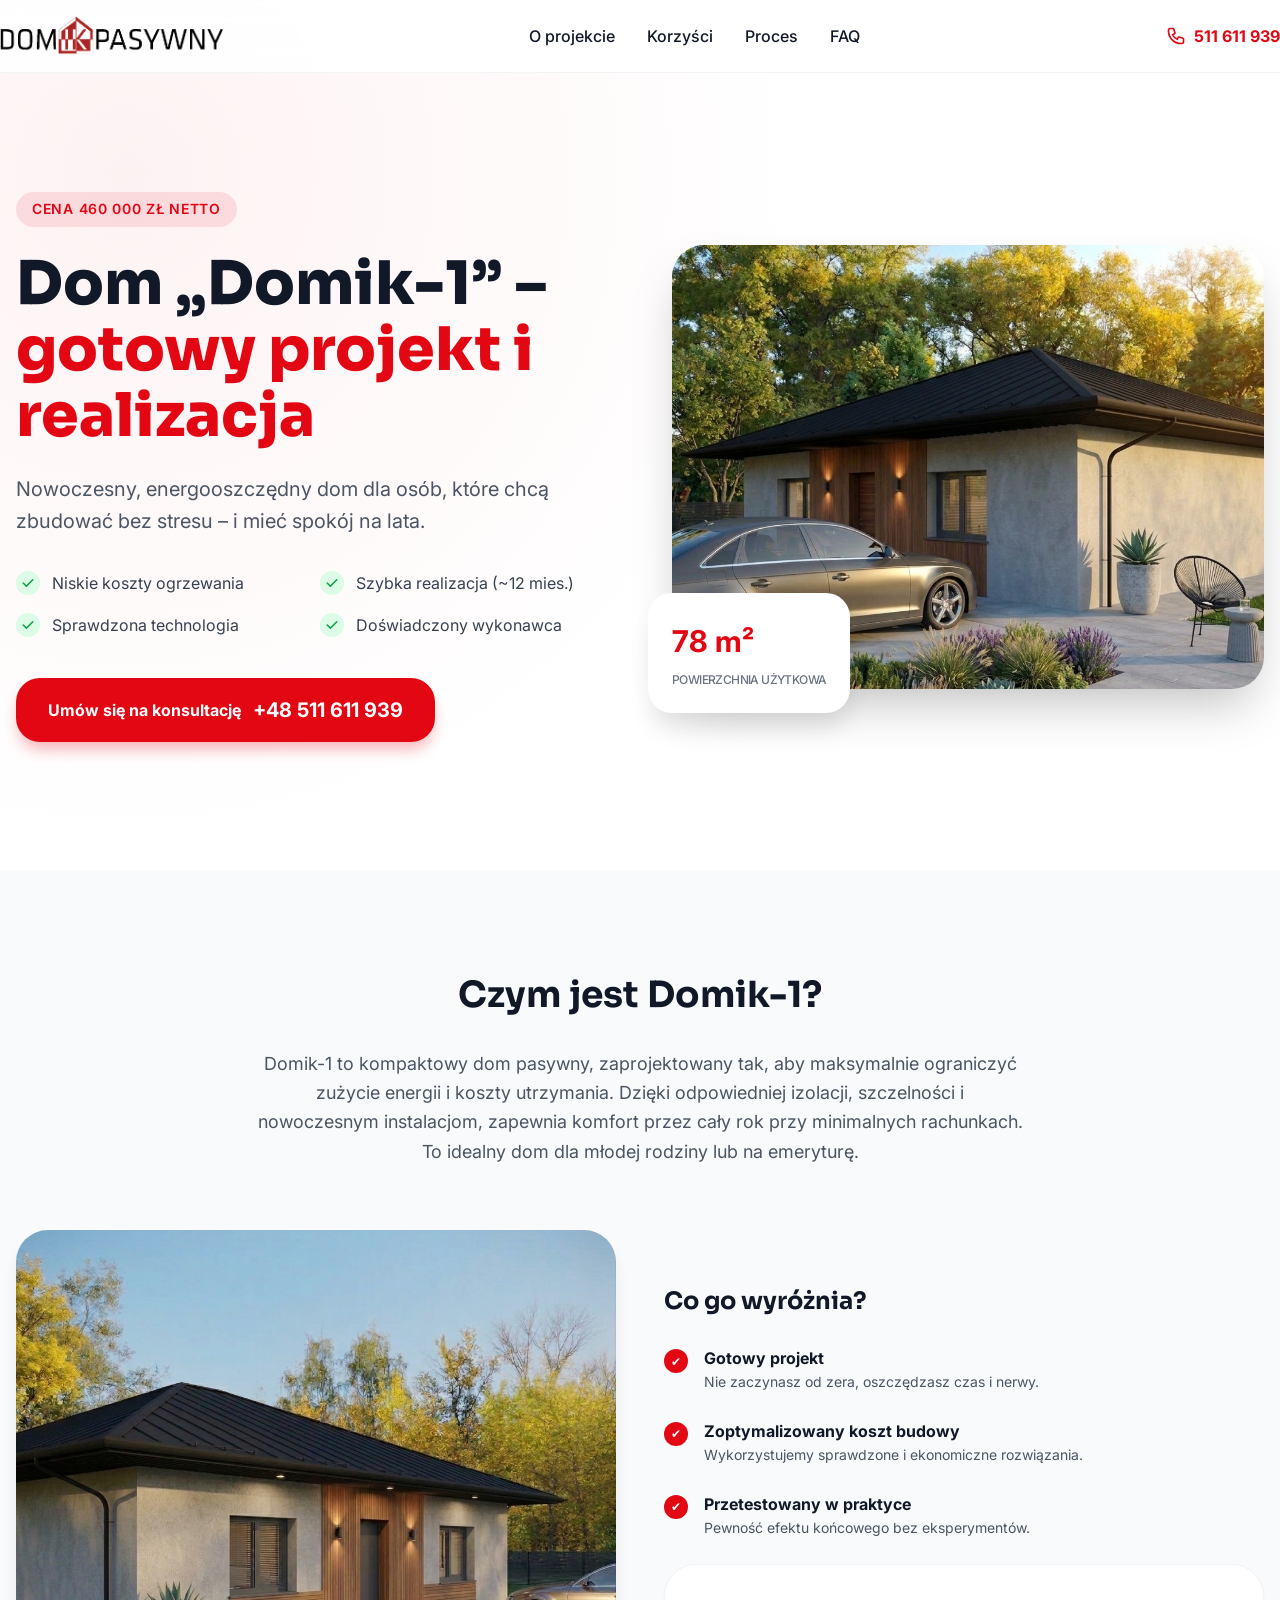
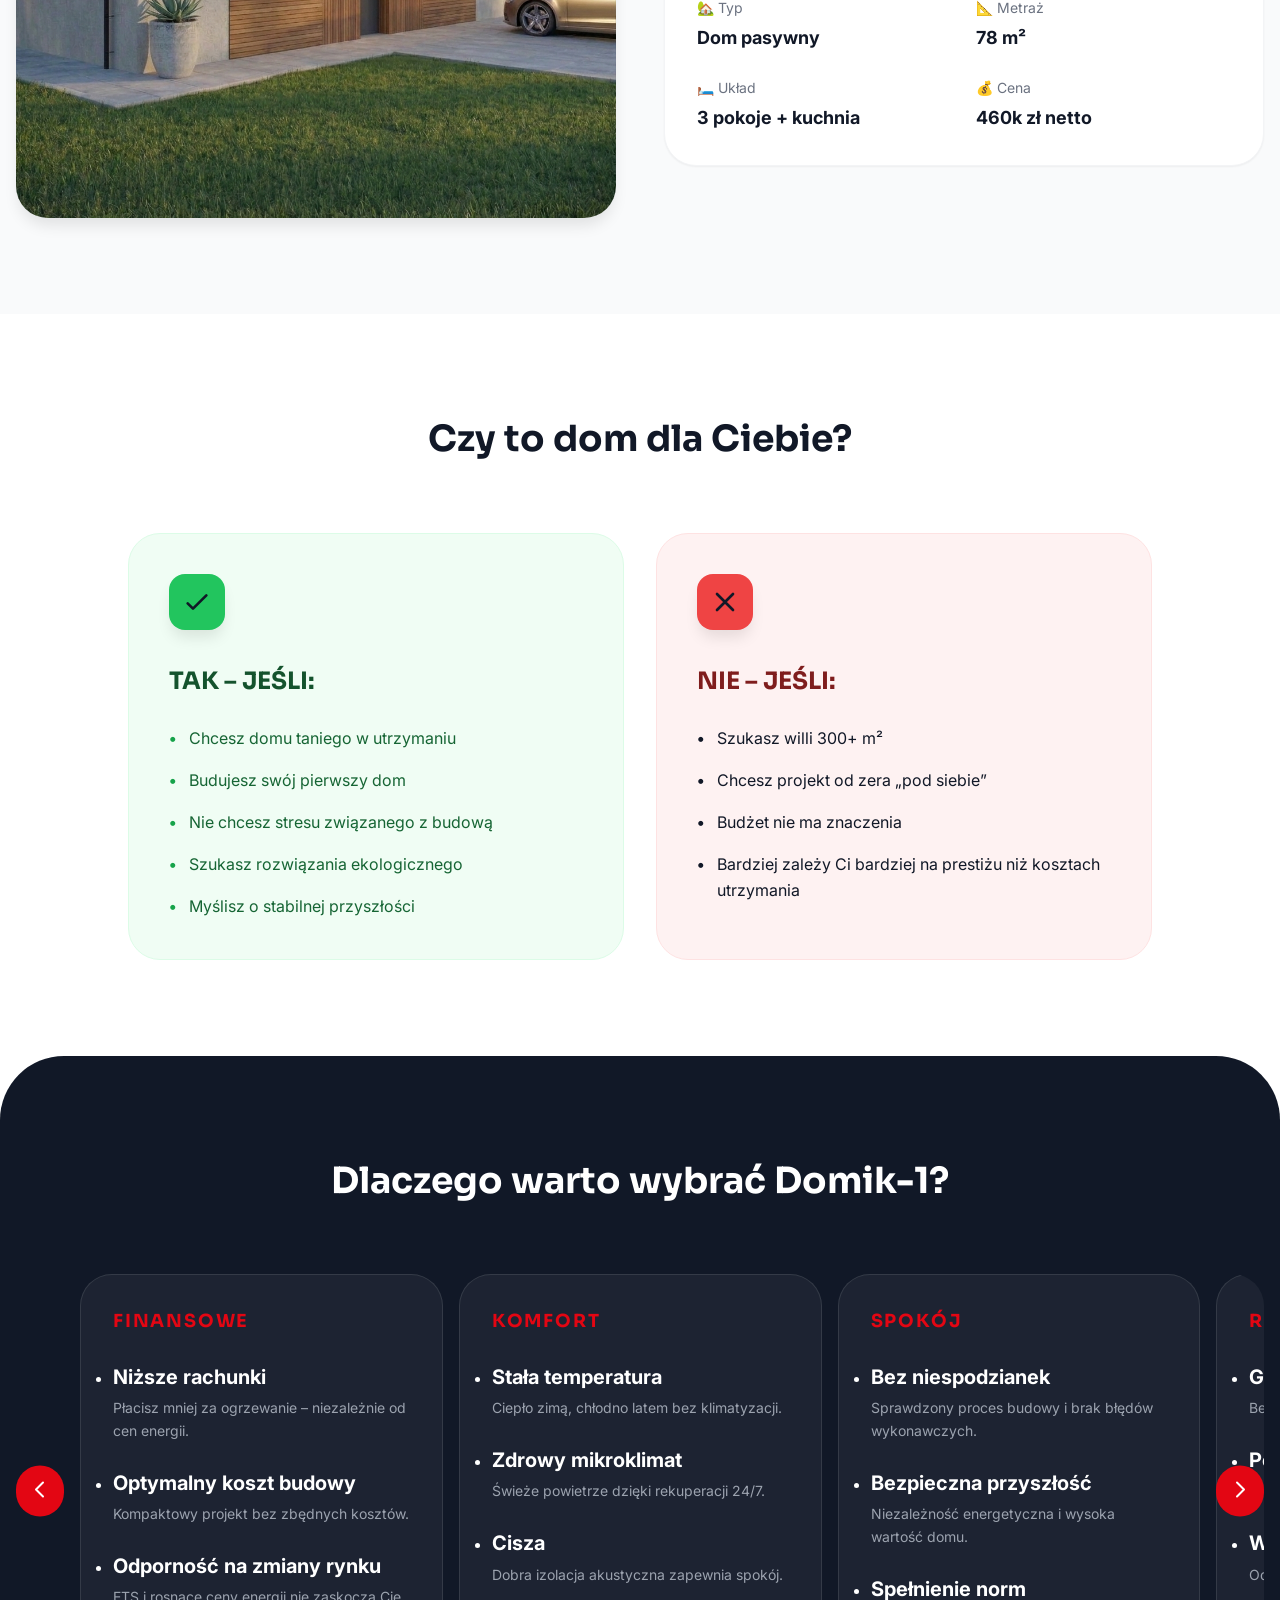
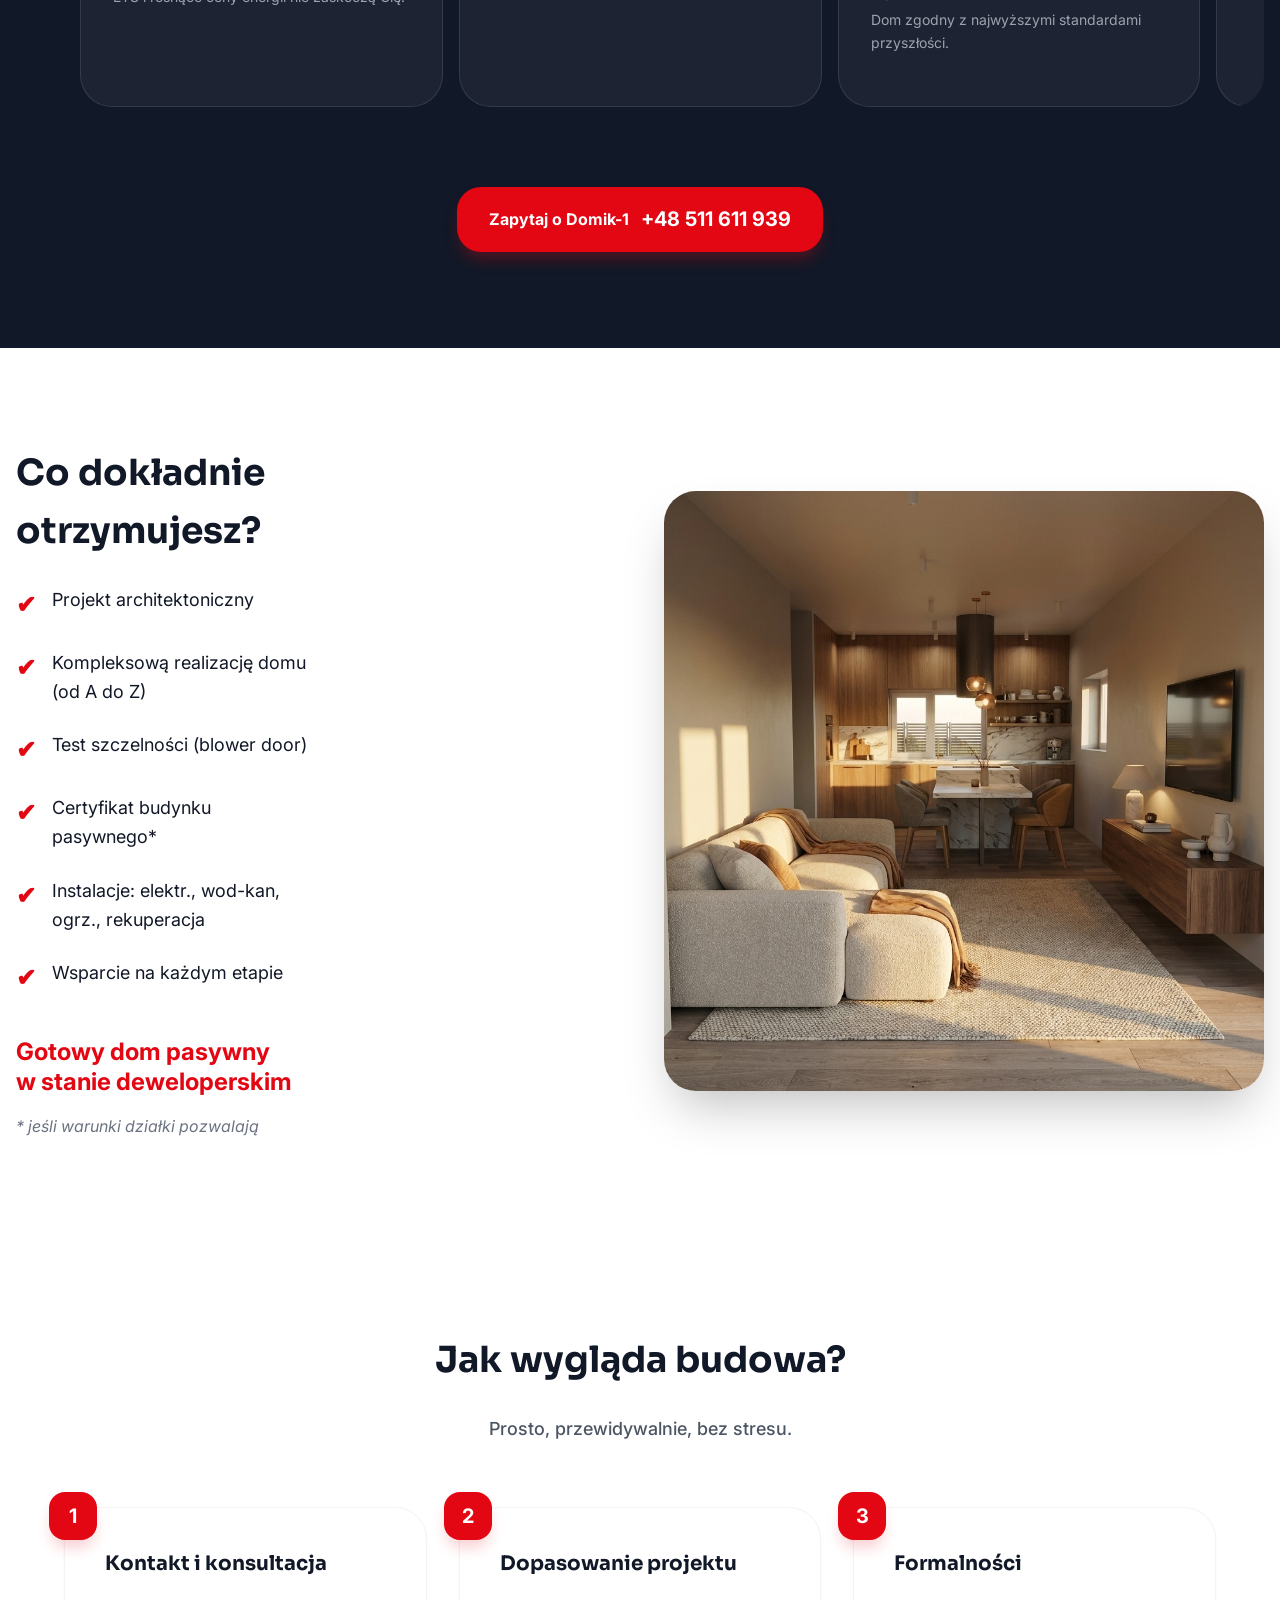
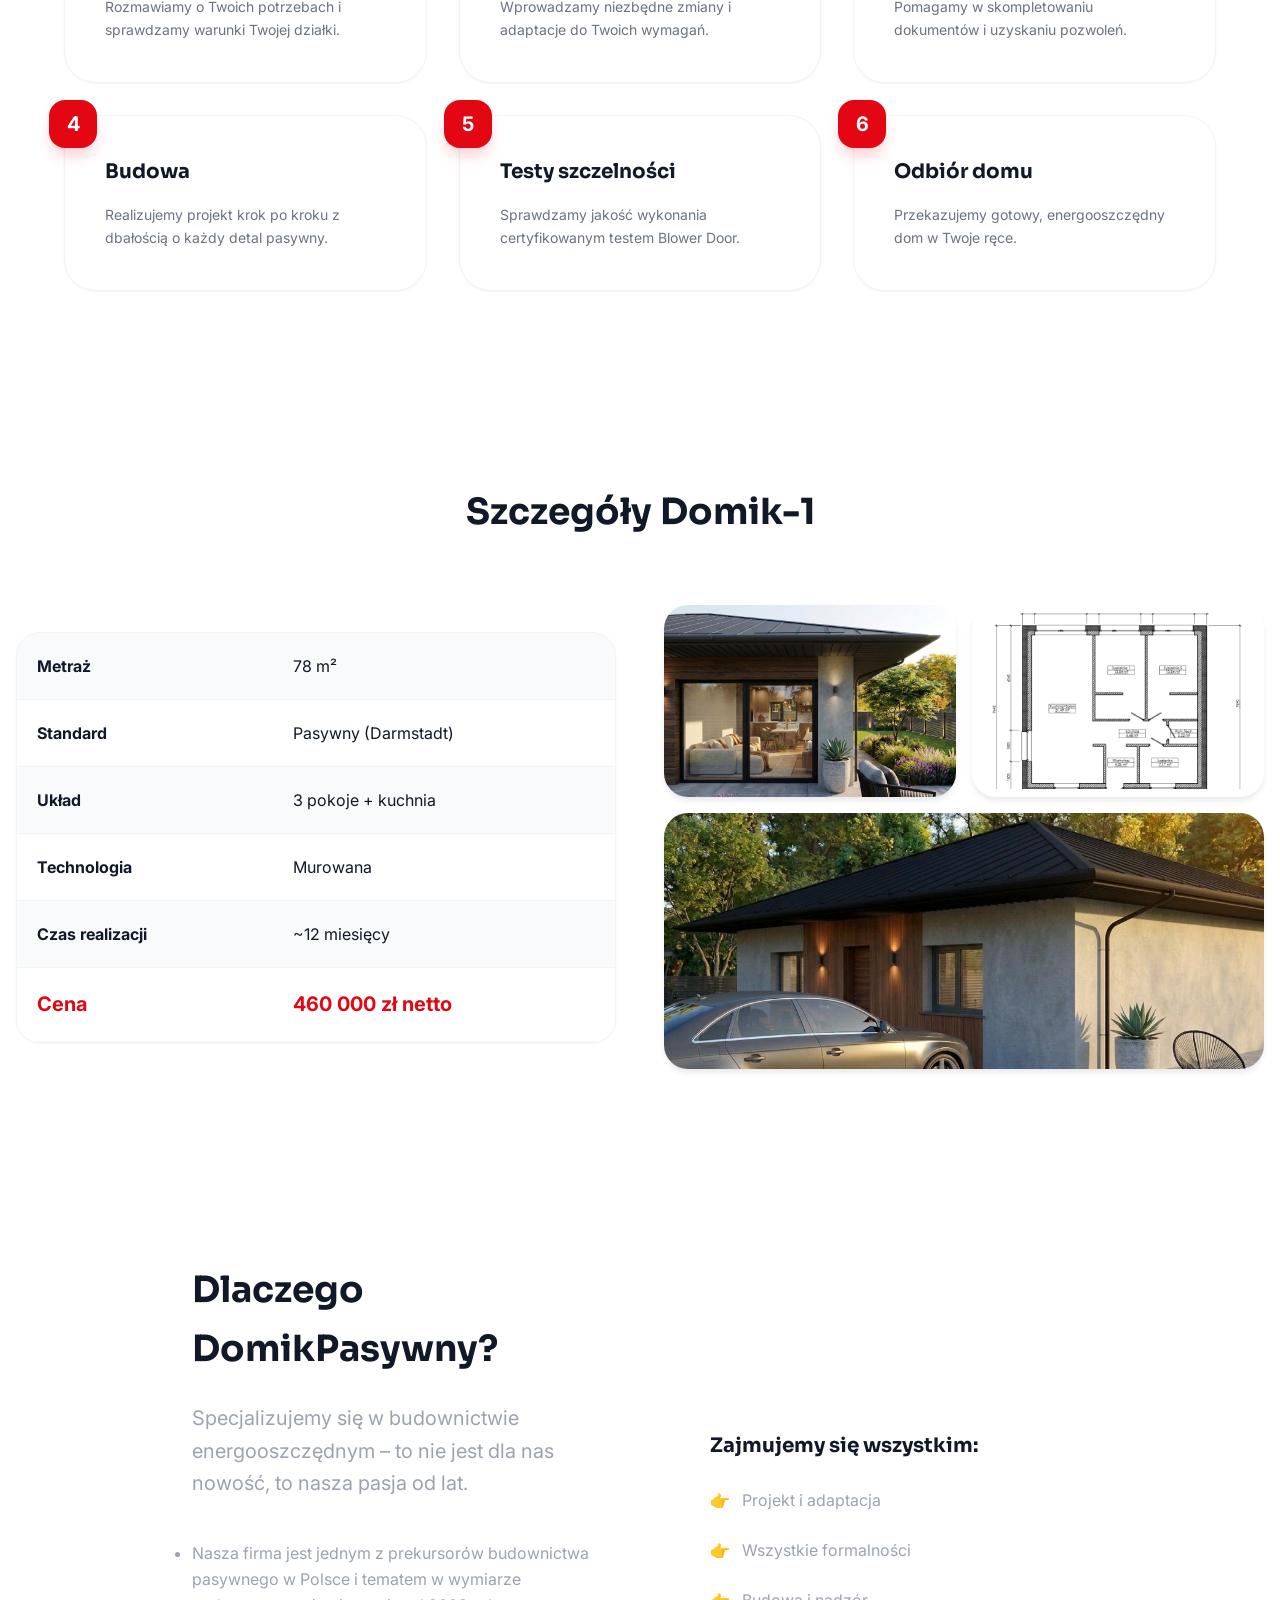
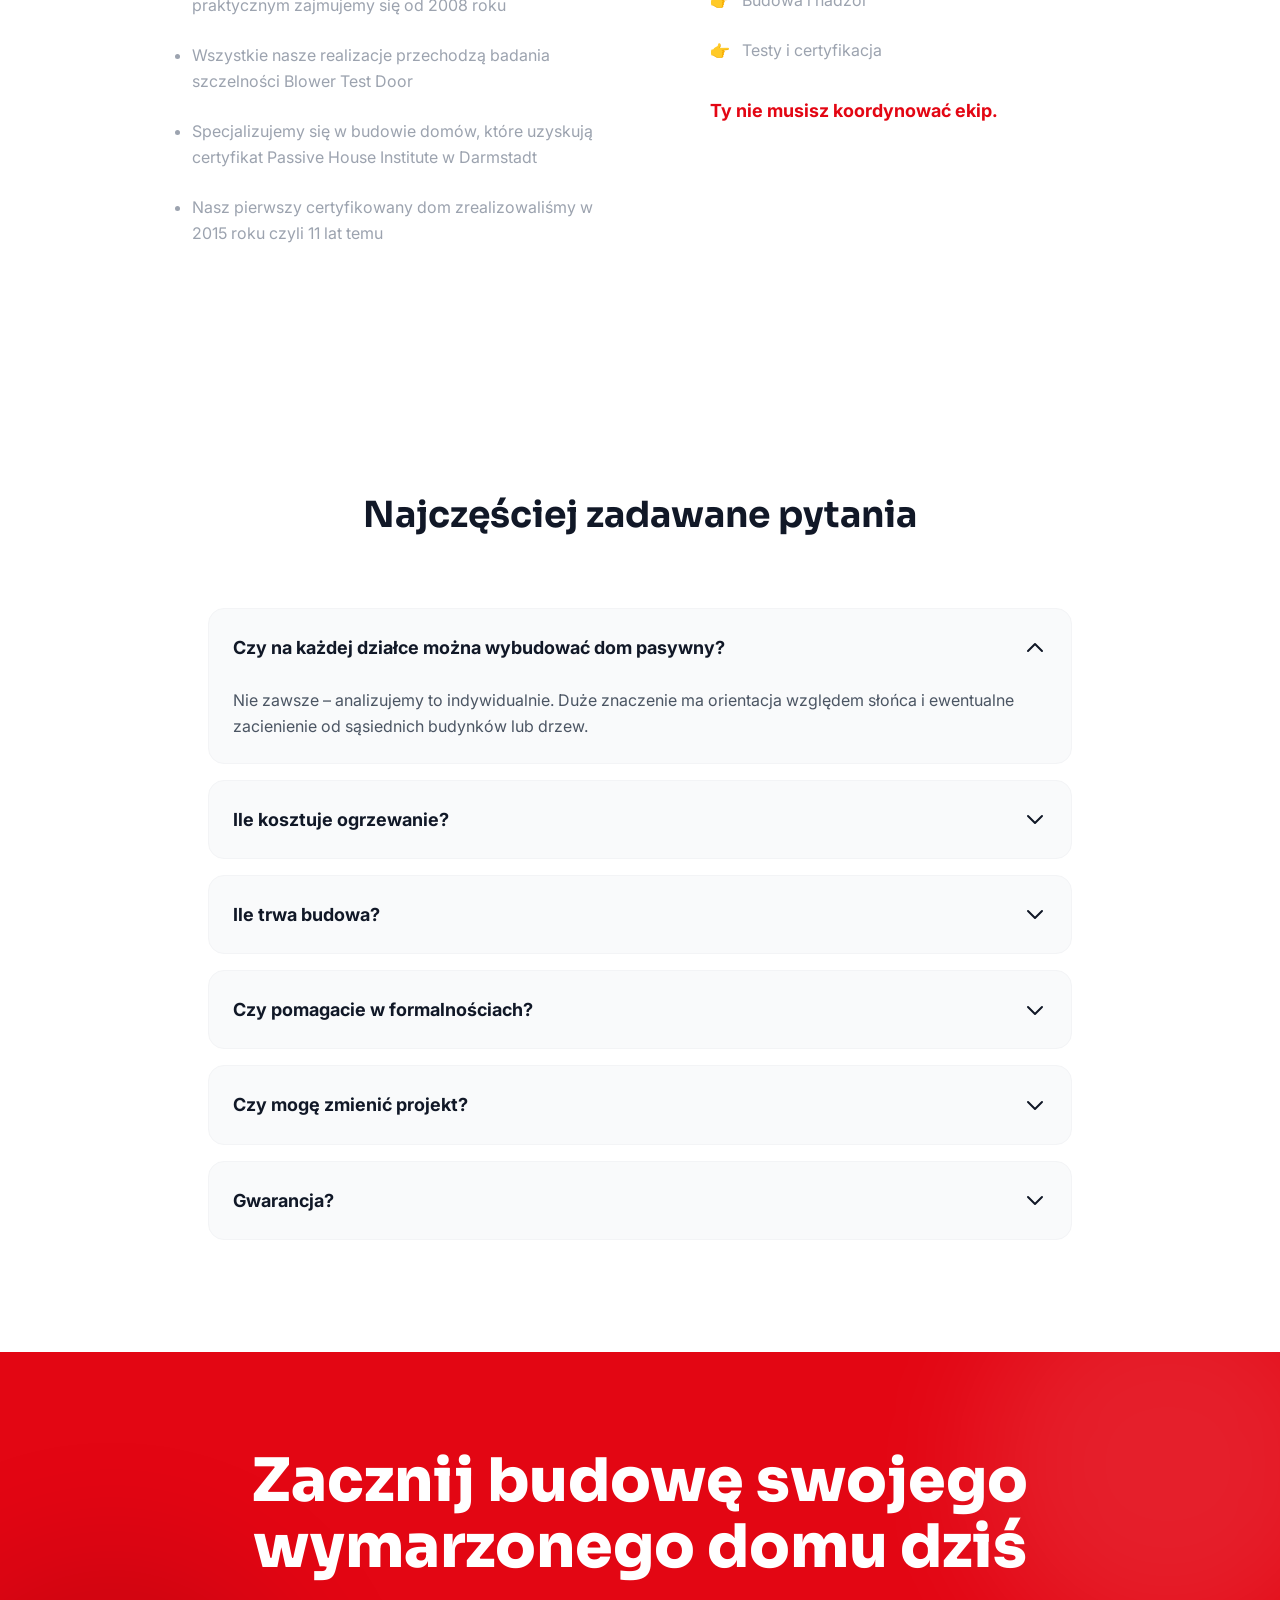
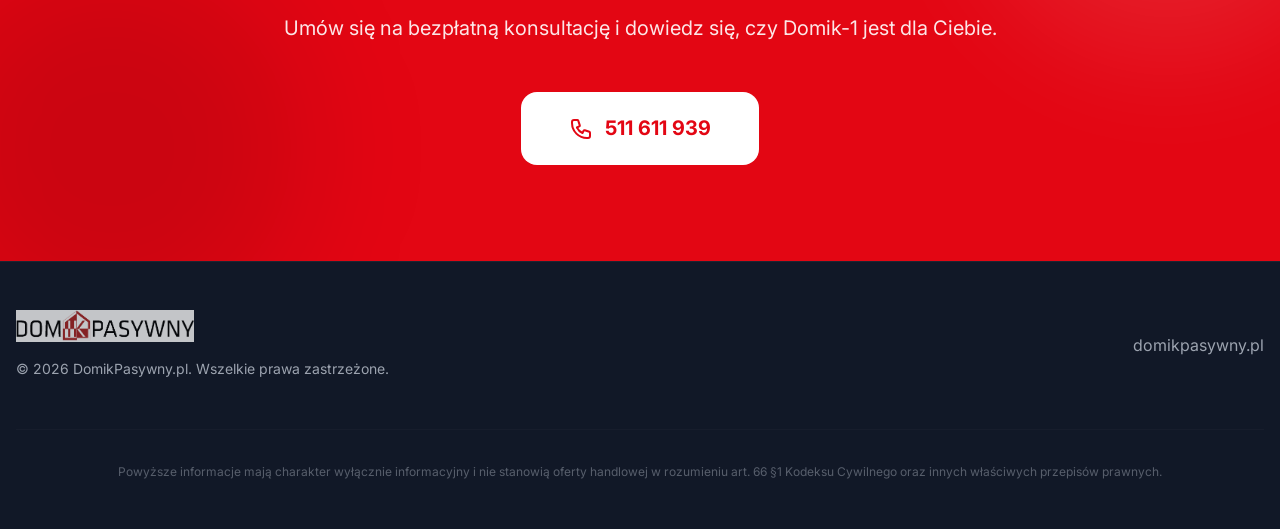
==== domik-1/index.html @ 8ea1efbb "subfolder for domik-1" ====
<!DOCTYPE html>
<html lang="pl" class="scroll-smooth">
<head>
    <meta charset="UTF-8">
    <meta name="viewport" content="width=device-width, initial-scale=1.0">
    <title>Domik-1 – Gotowy Dom Pasywny | DomikPasywny.pl</title>
    <link rel="stylesheet" href="style.css">
    <link rel="preconnect" href="https://fonts.googleapis.com">
    <link rel="preconnect" href="https://fonts.gstatic.com" crossorigin>
    <link href="https://fonts.googleapis.com/css2?family=Sora:wght@400;600;700;800&family=Inter:wght@300;400;500;600&display=swap" rel="stylesheet">
</head>
<body class="bg-white text-brand-dark font-sans leading-relaxed">

    <!-- Header -->
    <header class="header">
        <nav class="container nav">
            <a href="#" class="nav-logo">
                <img src="assets/6 - logo.png" alt="DomikPasywny Logo">
            </a>
            
            <!-- Desktop Nav -->
            <div class="nav-links">
                <a href="#czym-jest" class="nav-link">O projekcie</a>
                <a href="#korzysci" class="nav-link">Korzyści</a>
                <a href="#proces" class="nav-link">Proces</a>
                <a href="#faq" class="nav-link">FAQ</a>
            </div>

            <div class="nav-actions">
                <a href="tel:+48511611939" class="nav-phone">
                    <svg xmlns="http://www.w3.org/2000/svg" class="w-5 h-5" fill="none" viewBox="0 0 24 24" stroke="currentColor">
                        <path stroke-linecap="round" stroke-linejoin="round" stroke-width="2" d="M3 5a2 2 0 012-2h3.28a1 1 0 01.948.684l1.498 4.493a1 1 0 01-.502 1.21l-2.257 1.13a11.042 11.042 0 005.516 5.516l1.13-2.257a1 1 0 011.21-.502l4.493 1.498a1 1 0 01.684.949V19a2 2 0 01-2 2h-1C9.716 21 3 14.284 3 6V5z" />
                    </svg>
                    <span>511 611 939</span>
                </a>
                <button class="menu-toggle" id="menu-toggle">
                    <svg xmlns="http://www.w3.org/2000/svg" class="w-6 h-6" fill="none" viewBox="0 0 24 24" stroke="currentColor">
                        <path stroke-linecap="round" stroke-linejoin="round" stroke-width="2" d="M4 6h16M4 12h16M4 18h16" />
                    </svg>
                </button>
            </div>
        </nav>
        
        <!-- Mobile Nav -->
        <div id="mobile-menu" class="mobile-menu">
            <a href="#czym-jest">O projekcie</a>
            <a href="#korzysci">Korzyści</a>
            <a href="#proces">Proces</a>
            <a href="#faq">FAQ</a>
            <a href="tel:+48511611939" class="nav-phone-mobile">+48 511 611 939</a>
        </div>
    </header>

    <!-- Hero Section -->
    <section class="hero-section">
        <div class="container relative z-10">
            <div class="hero-content">
                <div class="hero-text">
                    <span class="badge">
                        Cena 460 000 zł netto
                    </span>
                    <h1 class="hero-title">
                        Dom „Domik-1” – <span class="text-brand-red">gotowy projekt i realizacja</span>
                    </h1>
                    <p class="hero-description">
                        Nowoczesny, energooszczędny dom dla osób, które chcą zbudować bez stresu – i mieć spokój na lata.
                    </p>
                    
                    <ul class="hero-features">
                        <li class="feature-item">
                            <div class="feature-icon">
                                <svg class="w-4 h-4 text-green-600" fill="currentColor" viewBox="0 0 20 20"><path fill-rule="evenodd" d="M16.707 5.293a1 1 0 010 1.414l-8 8a1 1 0 01-1.414 0l-4-4a1 1 0 011.414-1.414L8 12.586l7.293-7.293a1 1 0 011.414 0z" clip-rule="evenodd"></path></svg>
                            </div>
                            <span>Niskie koszty ogrzewania</span>
                        </li>
                        <li class="feature-item">
                            <div class="feature-icon">
                                <svg class="w-4 h-4 text-green-600" fill="currentColor" viewBox="0 0 20 20"><path fill-rule="evenodd" d="M16.707 5.293a1 1 0 010 1.414l-8 8a1 1 0 01-1.414 0l-4-4a1 1 0 011.414-1.414L8 12.586l7.293-7.293a1 1 0 011.414 0z" clip-rule="evenodd"></path></svg>
                            </div>
                            <span>Szybka realizacja (~12 mies.)</span>
                        </li>
                        <li class="feature-item">
                            <div class="feature-icon">
                                <svg class="w-4 h-4 text-green-600" fill="currentColor" viewBox="0 0 20 20"><path fill-rule="evenodd" d="M16.707 5.293a1 1 0 010 1.414l-8 8a1 1 0 01-1.414 0l-4-4a1 1 0 011.414-1.414L8 12.586l7.293-7.293a1 1 0 011.414 0z" clip-rule="evenodd"></path></svg>
                            </div>
                            <span>Sprawdzona technologia</span>
                        </li>
                        <li class="feature-item">
                            <div class="feature-icon">
                                <svg class="w-4 h-4 text-green-600" fill="currentColor" viewBox="0 0 20 20"><path fill-rule="evenodd" d="M16.707 5.293a1 1 0 010 1.414l-8 8a1 1 0 01-1.414 0l-4-4a1 1 0 011.414-1.414L8 12.586l7.293-7.293a1 1 0 011.414 0z" clip-rule="evenodd"></path></svg>
                            </div>
                            <span>Doświadczony wykonawca</span>
                        </li>
                    </ul>

                    <div class="flex flex-col sm:flex-row gap-4">
                        <a href="tel:+48511611939" class="btn-primary">
                            <span>Umów się na konsultację</span>
                            <span class="text-xl">+48 511 611 939</span>
                        </a>
                    </div>
                </div>
                
                <div class="hero-image-wrapper">
                    <img src="assets/1 - wizualizacja exterior.jpg" alt="Wizualizacja Domik-1" class="hero-image" onclick="openModal(this.src, this.alt)">
                    <div class="hero-stats">
                        <p class="stat-value">78 m²</p>
                        <p class="stat-label">Powierzchnia użytkowa</p>
                    </div>
                </div>
            </div>
        </div>
    </section>

    <!-- Section: Czym jest Domik-1? -->
    <section id="czym-jest" class="section-padding bg-brand-light">
        <div class="container">
            <div class="section-header">
                <h2 class="section-title">Czym jest Domik-1?</h2>
                <p class="section-description">
                    Domik-1 to kompaktowy dom pasywny, zaprojektowany tak, aby maksymalnie ograniczyć zużycie energii i koszty utrzymania. Dzięki odpowiedniej izolacji, szczelności i nowoczesnym instalacjom, zapewnia komfort przez cały rok przy minimalnych rachunkach. To idealny dom dla młodej rodziny lub na emeryturę.
                </p>
            </div>

            <div class="info-grid">
                <div>
                    <img src="assets/2 - wizualizacja exterior.jpg" alt="Domik-1 Detale" class="rounded-4xl shadow-lg w-full cursor-pointer" onclick="openModal(this.src, this.alt)">
                </div>
                <div class="feature-list">
                    <div>
                        <h3 class="text-2xl font-bold mb-6">Co go wyróżnia?</h3>
                        <ul class="feature-list">
                            <li class="check-item">
                                <div class="check-icon">✔</div>
                                <div>
                                    <p class="font-bold">Gotowy projekt</p>
                                    <p class="text-gray-600 text-sm">Nie zaczynasz od zera, oszczędzasz czas i nerwy.</p>
                                </div>
                            </li>
                            <li class="check-item">
                                <div class="check-icon">✔</div>
                                <div>
                                    <p class="font-bold">Zoptymalizowany koszt budowy</p>
                                    <p class="text-gray-600 text-sm">Wykorzystujemy sprawdzone i ekonomiczne rozwiązania.</p>
                                </div>
                            </li>
                            <li class="check-item">
                                <div class="check-icon">✔</div>
                                <div>
                                    <p class="font-bold">Przetestowany w praktyce</p>
                                    <p class="text-gray-600 text-sm">Pewność efektu końcowego bez eksperymentów.</p>
                                </div>
                            </li>
                        </ul>
                    </div>

                    <div class="card stats-grid">
                        <div>
                            <p class="text-sm text-gray-500 mb-1">🏡 Typ</p>
                            <p class="font-bold text-lg">Dom pasywny</p>
                        </div>
                        <div>
                            <p class="text-sm text-gray-500 mb-1">📐 Metraż</p>
                            <p class="font-bold text-lg">78 m²</p>
                        </div>
                        <div>
                            <p class="text-sm text-gray-500 mb-1">🛏️ Układ</p>
                            <p class="font-bold text-lg">3 pokoje + kuchnia</p>
                        </div>
                        <div>
                            <p class="text-sm text-gray-500 mb-1">💰 Cena</p>
                            <p class="font-bold text-lg">460k zł netto</p>
                        </div>
                    </div>
                </div>
            </div>
        </div>
    </section>

    <!-- Section: Dla kogo? -->
    <section class="section-padding">
        <div class="container">
            <h2 class="section-title text-center mb-16">Czy to dom dla Ciebie?</h2>
            
            <div class="comparison-grid">
                <!-- Tak -->
                <div class="comp-card comp-card-yes">
                    <div class="comp-icon bg-green-500">
                        <svg class="w-8 h-8 text-white" fill="none" stroke="currentColor" viewBox="0 0 24 24"><path stroke-linecap="round" stroke-linejoin="round" stroke-width="2" d="M5 13l4 4L19 7"></path></svg>
                    </div>
                    <h3 class="comp-title text-green-900">Tak – jeśli:</h3>
                    <ul class="comp-list">
                        <li class="comp-list-item">
                            <span class="text-green-600 font-bold">•</span>
                            <span class="text-green-800">Chcesz domu taniego w utrzymaniu</span>
                        </li>
                        <li class="comp-list-item">
                            <span class="text-green-600 font-bold">•</span>
                            <span class="text-green-800">Budujesz swój pierwszy dom</span>
                        </li>
                        <li class="comp-list-item">
                            <span class="text-green-600 font-bold">•</span>
                            <span class="text-green-800">Nie chcesz stresu związanego z budową</span>
                        </li>
                        <li class="comp-list-item">
                            <span class="text-green-600 font-bold">•</span>
                            <span class="text-green-800">Szukasz rozwiązania ekologicznego</span>
                        </li>
                        <li class="comp-list-item">
                            <span class="text-green-600 font-bold">•</span>
                            <span class="text-green-800">Myślisz o stabilnej przyszłości</span>
                        </li>
                    </ul>
                </div>

                <!-- Nie -->
                <div class="comp-card comp-card-no">
                    <div class="comp-icon bg-red-500">
                        <svg class="w-8 h-8 text-white" fill="none" stroke="currentColor" viewBox="0 0 24 24"><path stroke-linecap="round" stroke-linejoin="round" stroke-width="2" d="M6 18L18 6M6 6l12 12"></path></svg>
                    </div>
                    <h3 class="comp-title text-red-900">Nie – jeśli:</h3>
                    <ul class="comp-list">
                        <li class="comp-list-item">
                            <span class="text-red-600 font-bold">•</span>
                            <span class="text-red-800">Szukasz willi 300+ m²</span>
                        </li>
                        <li class="comp-list-item">
                            <span class="text-red-600 font-bold">•</span>
                            <span class="text-red-800">Chcesz projekt od zera „pod siebie”</span>
                        </li>
                        <li class="comp-list-item">
                            <span class="text-red-600 font-bold">•</span>
                            <span class="text-red-800">Budżet nie ma znaczenia</span>
                        </li>
                        <li class="comp-list-item">
                            <span class="text-red-600 font-bold">•</span>
                            <span class="text-red-800">Bardziej zależy Ci bardziej na prestiżu niż kosztach utrzymania</span>
                        </li>
                    </ul>
                </div>
            </div>
        </div>
    </section>

    <!-- Section: Korzyści -->
    <section id="korzysci" class="section-padding benefits-section">
        <div class="container">
            <h2 class="section-title text-center mb-16">Dlaczego warto wybrać Domik-1?</h2>
            
            <div class="benefits-mobile-grid">
                <!-- Finansowe -->
                <div class="benefit-card">
                    <h3 class="benefit-tag">Finansowe</h3>
                    <ul class="benefit-list">
                        <li>
                            <p class="benefit-item-title">Niższe rachunki</p>
                            <p class="text-gray-400 text-sm">Płacisz mniej za ogrzewanie – niezależnie od cen energii.</p>
                        </li>
                        <li>
                            <p class="benefit-item-title">Optymalny koszt budowy</p>
                            <p class="text-gray-400 text-sm">Kompaktowy projekt bez zbędnych kosztów.</p>
                        </li>
                        <li>
                            <p class="benefit-item-title">Odporność na zmiany rynku</p>
                            <p class="text-gray-400 text-sm">ETS i rosnące ceny energii nie zaskoczą Cię.</p>
                        </li>
                    </ul>
                </div>

                <!-- Komfort i Zdrowie -->
                <div class="benefit-card">
                    <h3 class="benefit-tag">Komfort</h3>
                    <ul class="benefit-list">
                        <li>
                            <p class="benefit-item-title">Stała temperatura</p>
                            <p class="text-gray-400 text-sm">Ciepło zimą, chłodno latem bez klimatyzacji.</p>
                        </li>
                        <li>
                            <p class="benefit-item-title">Zdrowy mikroklimat</p>
                            <p class="text-gray-400 text-sm">Świeże powietrze dzięki rekuperacji 24/7.</p>
                        </li>
                        <li>
                            <p class="benefit-item-title">Cisza</p>
                            <p class="text-gray-400 text-sm">Dobra izolacja akustyczna zapewnia spokój.</p>
                        </li>
                    </ul>
                </div>

                <!-- Bezpieczeństwo i Spokój -->
                <div class="benefit-card">
                    <h3 class="benefit-tag">Spokój</h3>
                    <ul class="benefit-list">
                        <li>
                            <p class="benefit-item-title">Bez niespodzianek</p>
                            <p class="text-gray-400 text-sm">Sprawdzony proces budowy i brak błędów wykonawczych.</p>
                        </li>
                        <li>
                            <p class="benefit-item-title">Bezpieczna przyszłość</p>
                            <p class="text-gray-400 text-sm">Niezależność energetyczna i wysoka wartość domu.</p>
                        </li>
                        <li>
                            <p class="benefit-item-title">Spełnienie norm</p>
                            <p class="text-gray-400 text-sm">Dom zgodny z najwyższymi standardami przyszłości.</p>
                        </li>
                    </ul>
                </div>

                <!-- Realizacja -->
                <div class="benefit-card">
                    <h3 class="benefit-tag">Realizacja</h3>
                    <ul class="benefit-list">
                        <li>
                            <p class="benefit-item-title">Gotowy projekt</p>
                            <p class="text-gray-400 text-sm">Bez wielomiesięcznego projektowania.</p>
                        </li>
                        <li>
                            <p class="benefit-item-title">Pomoc w formalnościach</p>
                            <p class="text-gray-400 text-sm">Nie zostajesz z tym sam.</p>
                        </li>
                        <li>
                            <p class="benefit-item-title">Wsparcie na każdym etapie</p>
                            <p class="text-gray-400 text-sm">Od pomysłu po odbiór.</p>
                        </li>
                    </ul>
                </div>

                <!-- Bezpieczeństwo -->
                <div class="benefit-card">
                    <h3 class="benefit-tag">Bezpieczeństwo</h3>
                    <ul class="benefit-list">
                        <li>
                            <p class="benefit-item-title">Wysoka wartość nieruchomości</p>
                            <p class="text-gray-400 text-sm">Dom przyszłości, nie przeszłości.</p>
                        </li>
                        <li>
                            <p class="benefit-item-title">Przewidywalne koszty</p>
                            <p class="text-gray-400 text-sm">Brak nagłych skoków wydatków.</p>
                        </li>
                        <li>
                            <p class="benefit-item-title">Niskie zapotrzebowanie na energię</p>
                            <p class="text-gray-400 text-sm">Wzrost kosztów energii nie wpływa na Twoje wydatki.</p>
                        </li>
                    </ul>
                </div>
            </div>

            <div class="carousel-container">
                <div class="carousel">
                    <div class="carousel-inner">
                        <div class="carousel-slide">
                            <!-- Finansowe -->
                            <div class="benefit-card h-full">
                                <h3 class="benefit-tag">Finansowe</h3>
                                <ul class="benefit-list">
                                    <li>
                                        <p class="benefit-item-title">Niższe rachunki</p>
                                        <p class="text-gray-400 text-sm">Płacisz mniej za ogrzewanie – niezależnie od cen energii.</p>
                                    </li>
                                    <li>
                                        <p class="benefit-item-title">Optymalny koszt budowy</p>
                                        <p class="text-gray-400 text-sm">Kompaktowy projekt bez zbędnych kosztów.</p>
                                    </li>
                                    <li>
                                        <p class="benefit-item-title">Odporność na zmiany rynku</p>
                                        <p class="text-gray-400 text-sm">ETS i rosnące ceny energii nie zaskoczą Cię.</p>
                                    </li>
                                </ul>
                            </div>
                        </div>
                        <div class="carousel-slide">
                            <!-- Komfort i Zdrowie -->
                            <div class="benefit-card h-full">
                                <h3 class="benefit-tag">Komfort</h3>
                                <ul class="benefit-list">
                                    <li>
                                        <p class="benefit-item-title">Stała temperatura</p>
                                        <p class="text-gray-400 text-sm">Ciepło zimą, chłodno latem bez klimatyzacji.</p>
                                    </li>
                                    <li>
                                        <p class="benefit-item-title">Zdrowy mikroklimat</p>
                                        <p class="text-gray-400 text-sm">Świeże powietrze dzięki rekuperacji 24/7.</p>
                                    </li>
                                    <li>
                                        <p class="benefit-item-title">Cisza</p>
                                        <p class="text-gray-400 text-sm">Dobra izolacja akustyczna zapewnia spokój.</p>
                                    </li>
                                </ul>
                            </div>
                        </div>
                        <div class="carousel-slide">
                            <!-- Bezpieczeństwo i Spokój -->
                            <div class="benefit-card h-full">
                                <h3 class="benefit-tag">Spokój</h3>
                                <ul class="benefit-list">
                                    <li>
                                        <p class="benefit-item-title">Bez niespodzianek</p>
                                        <p class="text-gray-400 text-sm">Sprawdzony proces budowy i brak błędów wykonawczych.</p>
                                    </li>
                                    <li>
                                        <p class="benefit-item-title">Bezpieczna przyszłość</p>
                                        <p class="text-gray-400 text-sm">Niezależność energetyczna i wysoka wartość domu.</p>
                                    </li>
                                    <li>
                                        <p class="benefit-item-title">Spełnienie norm</p>
                                        <p class="text-gray-400 text-sm">Dom zgodny z najwyższymi standardami przyszłości.</p>
                                    </li>
                                </ul>
                            </div>
                        </div>
                        <div class="carousel-slide">
                            <!-- Realizacja -->
                            <div class="benefit-card h-full">
                                <h3 class="benefit-tag">Realizacja</h3>
                                <ul class="benefit-list">
                                    <li>
                                        <p class="benefit-item-title">Gotowy projekt</p>
                                        <p class="text-gray-400 text-sm">Bez wielomiesięcznego projektowania.</p>
                                    </li>
                                    <li>
                                        <p class="benefit-item-title">Pomoc w formalnościach</p>
                                        <p class="text-gray-400 text-sm">Nie zostajesz z tym sam.</p>
                                    </li>
                                    <li>
                                        <p class="benefit-item-title">Wsparcie na każdym etapie</p>
                                        <p class="text-gray-400 text-sm">Od pomysłu po odbiór.</p>
                                    </li>
                                </ul>
                            </div>
                        </div>
                        <div class="carousel-slide">
                            <!-- Bezpieczeństwo -->
                            <div class="benefit-card h-full">
                                <h3 class="benefit-tag">Bezpieczeństwo</h3>
                                <ul class="benefit-list">
                                    <li>
                                        <p class="benefit-item-title">Wysoka wartość nieruchomości</p>
                                        <p class="text-gray-400 text-sm">Dom przyszłości, nie przeszłości.</p>
                                    </li>
                                    <li>
                                        <p class="benefit-item-title">Przewidywalne koszty</p>
                                        <p class="text-gray-400 text-sm">Brak nagłych skoków wydatków.</p>
                                    </li>
                                    <li>
                                        <p class="benefit-item-title">Niskie zapotrzebowanie na energię</p>
                                        <p class="text-gray-400 text-sm">Wzrost kosztów energii nie wpływa na Twoje wydatki.</p>
                                    </li>
                                </ul>
                            </div>
                        </div>
                    </div>
                </div>
                <button class="carousel-btn prev" aria-label="Previous">
                    <svg class="w-6 h-6" fill="none" stroke="currentColor" viewBox="0 0 24 24">
                        <path stroke-linecap="round" stroke-linejoin="round" stroke-width="2" d="M15 19l-7-7 7-7"></path>
                    </svg>
                </button>
                <button class="carousel-btn next" aria-label="Next">
                    <svg class="w-6 h-6" fill="none" stroke="currentColor" viewBox="0 0 24 24">
                        <path stroke-linecap="round" stroke-linejoin="round" stroke-width="2" d="M9 5l7 7-7 7"></path>
                    </svg>
                </button>
            </div>

            <div class="mt-20 text-center">
                <a href="tel:+48511611939" class="btn-primary">
                    <span>Zapytaj o Domik-1</span>
                    <span class="text-xl">+48 511 611 939</span>
                </a>
            </div>
        </div>
    </section>

    <!-- Section: Co dostajesz? -->
    <section class="section-padding overflow-hidden">
        <div class="container">
            <div class="info-grid">
                <div class="hero-text">
                    <h2 class="section-title">Co dokładnie otrzymujesz?</h2>
                    <ul class="feature-list mb-10">
                        <li class="check-item text-lg">
                            <span class="text-brand-red text-2xl font-bold">✔</span>
                            <span>Projekt architektoniczny</span>
                        </li>
                        <li class="check-item text-lg">
                            <span class="text-brand-red text-2xl font-bold">✔</span>
                            <span>Kompleksową realizację domu (od A do Z)</span>
                        </li>
                        <li class="check-item text-lg">
                            <span class="text-brand-red text-2xl font-bold">✔</span>
                            <span>Test szczelności (blower door)</span>
                        </li>
                        <li class="check-item text-lg">
                            <span class="text-brand-red text-2xl font-bold">✔</span>
                            <span>Certyfikat budynku pasywnego*</span>
                        </li>
                        <li class="check-item text-lg">
                            <span class="text-brand-red text-2xl font-bold">✔</span>
                            <span>Instalacje: elektr., wod-kan, ogrz., rekuperacja</span>
                        </li>
                        <li class="check-item text-lg">
                            <span class="text-brand-red text-2xl font-bold">✔</span>
                            <span>Wsparcie na każdym etapie</span>
                        </li>
                    </ul>
                    <p class="text-2xl font-bold leading-tight text-brand-red">Gotowy dom pasywny<br>w stanie deweloperskim</p>
                    <p class="text-xs text-gray-500 mt-4 italic">* jeśli warunki działki pozwalają</p>
                </div>
                <div class="relative">
                    <img src="assets/5 - wizualizacja wnętrze.jpg" alt="Wnętrze Domik-1" class="rounded-4xl shadow-2xl cursor-pointer" onclick="openModal(this.src, this.alt)">
                </div>
            </div>
        </div>
    </section>

    <!-- Section: Proces -->
    <section id="proces" class="section-padding bg-gray-50">
        <div class="container">
            <div class="section-header">
                <h2 class="section-title">Jak wygląda budowa?</h2>
                <p class="section-description font-medium">Prosto, przewidywalnie, bez stresu.</p>
            </div>
            
            <div class="process-grid">
                <div class="process-step">
                    <span class="step-number">1</span>
                    <h3 class="font-bold text-xl mb-4">Kontakt i konsultacja</h3>
                    <p class="text-gray-500 text-sm">Rozmawiamy o Twoich potrzebach i sprawdzamy warunki Twojej działki.</p>
                </div>
                <div class="process-step">
                    <span class="step-number">2</span>
                    <h3 class="font-bold text-xl mb-4">Dopasowanie projektu</h3>
                    <p class="text-gray-500 text-sm">Wprowadzamy niezbędne zmiany i adaptacje do Twoich wymagań.</p>
                </div>
                <div class="process-step">
                    <span class="step-number">3</span>
                    <h3 class="font-bold text-xl mb-4">Formalności</h3>
                    <p class="text-gray-500 text-sm">Pomagamy w skompletowaniu dokumentów i uzyskaniu pozwoleń.</p>
                </div>
                <div class="process-step">
                    <span class="step-number">4</span>
                    <h3 class="font-bold text-xl mb-4">Budowa</h3>
                    <p class="text-gray-500 text-sm">Realizujemy projekt krok po kroku z dbałością o każdy detal pasywny.</p>
                </div>
                <div class="process-step">
                    <span class="step-number">5</span>
                    <h3 class="font-bold text-xl mb-4">Testy szczelności</h3>
                    <p class="text-gray-500 text-sm">Sprawdzamy jakość wykonania certyfikowanym testem Blower Door.</p>
                </div>
                <div class="process-step">
                    <span class="step-number">6</span>
                    <h3 class="font-bold text-xl mb-4">Odbiór domu</h3>
                    <p class="text-gray-500 text-sm">Przekazujemy gotowy, energooszczędny dom w Twoje ręce.</p>
                </div>
            </div>
        </div>
    </section>

    <!-- Section: Oferta i Galeria -->
    <section id="oferta" class="section-padding">
        <div class="container">
            <h2 class="section-title text-center mb-16">Szczegóły Domik-1</h2>
            
            <div class="info-grid mb-20">
                <div class="table-wrapper">
                    <table class="data-table">
                        <tr>
                            <th>Metraż</th>
                            <td>78 m²</td>
                        </tr>
                        <tr>
                            <th>Standard</th>
                            <td>Pasywny (Darmstadt)</td>
                        </tr>
                        <tr>
                            <th>Układ</th>
                            <td>3 pokoje + kuchnia</td>
                        </tr>
                        <tr>
                            <th>Technologia</th>
                            <td>Murowana</td>
                        </tr>
                        <tr>
                            <th>Czas realizacji</th>
                            <td>~12 miesięcy</td>
                        </tr>
                        <tr>
                            <th class="text-brand-red text-xl">Cena</th>
                            <td class="text-brand-red font-bold text-xl">460 000 zł netto</td>
                        </tr>
                    </table>
                </div>
                
                <div class="gallery-grid">
                    <img src="assets/3 - wizualizacja exterior.jpg" alt="Widok 3" class="gallery-item" onclick="openModal(this.src, this.alt)">
                    <img src="assets/4 - rzuty.png" alt="Rzuty" class="gallery-item" style="background-color: white; padding: 0.5rem;" onclick="openModal('assets/4 - rzuty.png', 'Rzuty')">
                    <img src="assets/1 - wizualizacja exterior.jpg" alt="Główna wizualizacja" class="gallery-item gallery-item-large" onclick="openModal(this.src, this.alt)">
                </div>
            </div>
        </div>
    </section>

    <!-- Section: Dlaczego My? -->
    <section class="section-padding bg-brand-dark text-white">
        <div class="container">
            <div class="why-us-content">
                <div class="why-us-text">
                    <h2 class="section-title">Dlaczego DomikPasywny?</h2>
                    <p class="text-xl text-gray-400 mb-10">
                        Specjalizujemy się w budownictwie energooszczędnym – to nie jest dla nas nowość, to nasza pasja od lat.
                    </p>
                    <ul class="benefit-list text-gray-400 mb-12">
                        <li>Nasza firma jest jednym z prekursorów budownictwa pasywnego w Polsce i tematem w wymiarze praktycznym zajmujemy się od 2008 roku</li>
                        <li>Wszystkie nasze realizacje przechodzą badania szczelności Blower Test Door</li>
                        <li>Specjalizujemy się w budowie domów, które uzyskują certyfikat Passive House Institute w Darmstadt</li>
                        <li>Nasz pierwszy certyfikowany dom zrealizowaliśmy w 2015 roku czyli 11 lat temu</li>
                    </ul>
                </div>
                <div class="why-us-card">
                    <h3 class="text-xl font-bold mb-6">Zajmujemy się wszystkim:</h3>
                    <ul class="benefit-list text-gray-400">
                        <li class="flex items-center gap-3">
                            <span class="text-brand-red">👉</span> Projekt i adaptacja
                        </li>
                        <li class="flex items-center gap-3">
                            <span class="text-brand-red">👉</span> Wszystkie formalności
                        </li>
                        <li class="flex items-center gap-3">
                            <span class="text-brand-red">👉</span> Budowa i nadzór
                        </li>
                        <li class="flex items-center gap-3">
                            <span class="text-brand-red">👉</span> Testy i certyfikacja
                        </li>
                    </ul>
                    <div class="mt-8 pt-8" style="border-top: 1px solid rgba(255,255,255,0.1);">
                        <p class="text-brand-red font-bold text-lg">Ty nie musisz koordynować ekip.</p>
                    </div>
                </div>
            </div>
        </div>
    </section>


    <!-- Section: FAQ -->
    <section id="faq" class="section-padding">
        <div class="container faq-container">
            <h2 class="section-title text-center mb-16">Najczęściej zadawane pytania</h2>
            
            <div class="faq-list">
                <details class="faq-item" open>
                    <summary>
                        Czy na każdej działce można wybudować dom pasywny?
                        <svg fill="none" stroke="currentColor" viewBox="0 0 24 24"><path stroke-linecap="round" stroke-linejoin="round" stroke-width="2" d="M19 9l-7 7-7-7"></path></svg>
                    </summary>
                    <div class="faq-answer">
                        Nie zawsze – analizujemy to indywidualnie. Duże znaczenie ma orientacja względem słońca i ewentualne zacienienie od sąsiednich budynków lub drzew.
                    </div>
                </details>
                
                <details class="faq-item">
                    <summary>
                        Ile kosztuje ogrzewanie?
                        <svg fill="none" stroke="currentColor" viewBox="0 0 24 24"><path stroke-linecap="round" stroke-linejoin="round" stroke-width="2" d="M19 9l-7 7-7-7"></path></svg>
                    </summary>
                    <div class="faq-answer">
                        Koszty są minimalne – znacząco niższe niż w tradycyjnych domach. Domik-1 zużywa śladowe ilości energii dzięki doskonałej izolacji i odzyskowi ciepła.
                    </div>
                </details>

                <details class="faq-item">
                    <summary>
                        Ile trwa budowa?
                        <svg fill="none" stroke="currentColor" viewBox="0 0 24 24"><path stroke-linecap="round" stroke-linejoin="round" stroke-width="2" d="M19 9l-7 7-7-7"></path></svg>
                    </summary>
                    <div class="faq-answer">
                        Budowa trwa zazwyczaj około 12 miesięcy, od momentu wejścia na budowę do stanu deweloperskiego.
                    </div>
                </details>

                <details class="faq-item">
                    <summary>
                        Czy pomagacie w formalnościach?
                        <svg fill="none" stroke="currentColor" viewBox="0 0 24 24"><path stroke-linecap="round" stroke-linejoin="round" stroke-width="2" d="M19 9l-7 7-7-7"></path></svg>
                    </summary>
                    <div class="faq-answer">
                        Tak – zajmujemy się tym kompleksowo. Od mapy do celów projektowych, przez pozwolenie na budowę, aż po zgłoszenie zakończenia prac.
                    </div>
                </details>

                <details class="faq-item">
                    <summary>
                        Czy mogę zmienić projekt?
                        <svg fill="none" stroke="currentColor" viewBox="0 0 24 24"><path stroke-linecap="round" stroke-linejoin="round" stroke-width="2" d="M19 9l-7 7-7-7"></path></svg>
                    </summary>
                    <div class="faq-answer">
                        Tak – jednak w ograniczonym zakresie, aby nie stracić parametrów pasywności budynku. Wszelkie zmiany konsultujemy z naszymi architektami.
                    </div>
                </details>

                <details class="faq-item">
                    <summary>
                        Gwarancja?
                        <svg fill="none" stroke="currentColor" viewBox="0 0 24 24"><path stroke-linecap="round" stroke-linejoin="round" stroke-width="2" d="M19 9l-7 7-7-7"></path></svg>
                    </summary>
                    <div class="faq-answer">
                        Na nasze realizacje udzielamy 3-letniej gwarancji, zapewniając pełne wsparcie posprzedażowe.
                    </div>
                </details>
            </div>
        </div>
    </section>

    <!-- Final CTA -->
    <section class="final-cta">
        <div class="container final-cta-content">
            <h2>Zacznij budowę swojego<br>wymarzonego domu dziś</h2>
            <p class="text-xl mb-12 opacity-90 max-w-2xl mx-auto">Umów się na bezpłatną konsultację i dowiedz się, czy Domik-1 jest dla Ciebie.</p>
            <div class="flex flex-col sm:flex-row items-center justify-center gap-6">
                <a href="tel:+48511611939" class="btn-white">
                    <svg xmlns="http://www.w3.org/2000/svg" class="w-6 h-6" fill="none" viewBox="0 0 24 24" stroke="currentColor">
                        <path stroke-linecap="round" stroke-linejoin="round" stroke-width="2" d="M3 5a2 2 0 012-2h3.28a1 1 0 01.948.684l1.498 4.493a1 1 0 01-.502 1.21l-2.257 1.13a11.042 11.042 0 005.516 5.516l1.13-2.257a1 1 0 011.21-.502l4.493 1.498a1 1 0 01.684.949V19a2 2 0 01-2 2h-1C9.716 21 3 14.284 3 6V5z" />
                    </svg>
                    511 611 939
                </a>
            </div>
        </div>
        <!-- Abstract decorations -->
        <div class="decoration-circle decoration-circle-1"></div>
        <div class="decoration-circle decoration-circle-2"></div>
    </section>

    <!-- Footer -->
    <footer class="footer">
        <div class="container">
            <div class="footer-content">
                <div>
                    <img src="assets/6 - logo.png" alt="Logo" class="footer-logo">
                    <p class="text-sm">© 2026 DomikPasywny.pl. Wszelkie prawa zastrzeżone.</p>
                </div>
                <div class="flex gap-8">
                    <a href="https://domikpasywny.pl" class="nav-link">domikpasywny.pl</a>
                </div>
            </div>
            <div class="footer-legal">
                <p>Powyższe informacje mają charakter wyłącznie informacyjny i nie stanowią oferty handlowej w rozumieniu art. 66 §1 Kodeksu Cywilnego oraz innych właściwych przepisów prawnych.</p>
            </div>
        </div>
    </footer>

    <!-- Image Modal -->
    <div id="imageModal" class="modal hidden">
        <div class="modal-content">
            <img id="modalImage" src="" alt="" class="modal-image">
            <button onclick="closeModal()" class="modal-close">&times;</button>
        </div>
    </div>

    <script>
        // Mobile menu toggle
        const menuToggle = document.getElementById('menu-toggle');
        const mobileMenu = document.getElementById('mobile-menu');
        menuToggle.addEventListener('click', () => {
            mobileMenu.classList.toggle('hidden');
        });

        // Close mobile menu on link click
        document.querySelectorAll('#mobile-menu a').forEach(link => {
            link.addEventListener('click', () => {
                mobileMenu.classList.add('hidden');
            });
        });

        // Carousel functionality
        const carouselInner = document.querySelector('.carousel-inner');
        if (carouselInner) {
            const slides = document.querySelectorAll('.carousel-slide');
            const prevBtn = document.querySelector('.prev');
            const nextBtn = document.querySelector('.next');
            let currentIndex = 0;
            const totalSlides = slides.length;
            const visibleSlides = 3;
            const maxIndex = totalSlides - visibleSlides;

            function updateCarousel() {
                // Approximate calculation for transform including gaps
                const offset = currentIndex * (100 / visibleSlides);
                carouselInner.style.transform = `translateX(-${offset}%)`;
            }

            nextBtn.addEventListener('click', () => {
                currentIndex = (currentIndex + 1) > maxIndex ? 0 : currentIndex + 1;
                updateCarousel();
            });

            prevBtn.addEventListener('click', () => {
                currentIndex = (currentIndex - 1) < 0 ? maxIndex : currentIndex - 1;
                updateCarousel();
            });
        }

        function openModal(src, alt) {
            document.getElementById('modalImage').src = src;
            document.getElementById('modalImage').alt = alt;
            document.getElementById('imageModal').classList.remove('hidden');
            document.getElementById('imageModal').classList.add('active');
        }

        function closeModal() {
            document.getElementById('imageModal').classList.add('hidden');
            document.getElementById('imageModal').classList.remove('active');
        }

        // Close modal on background click
        document.getElementById('imageModal').addEventListener('click', function(e) {
            if (e.target === this) {
                closeModal();
            }
        });
    </script>
</body>
</html>
---- domik-1/style.css ----
/* style.css */

/* Variables */
:root {
    --brand-red: #E30613;
    --brand-red-dark: #C20510;
    --brand-dark: #111827;
    --brand-light: #F9FAFB;
    --white: #ffffff;
    --gray-50: #F9FAFB;
    --gray-100: #F3F4F6;
    --gray-200: #E5E7EB;
    --gray-300: #D1D5DB;
    --gray-400: #9CA3AF;
    --gray-500: #6B7280;
    --gray-600: #4B5563;
    --gray-700: #374151;
    --gray-800: #1F2937;
    --gray-900: #111827;
    --green-100: #DCFCE7;
    --green-500: #22C55E;
    --green-600: #16A34A;
    --green-800: #166534;
    --green-900: #14532D;
    --red-50: #FEF2F2;
    --red-100: #FEE2E2;
    --red-500: #EF4444;
    --red-900: #7F1D1D;
    
    --font-sans: 'Inter', sans-serif;
    --font-heading: 'Sora', sans-serif;
    
    --radius-2xl: 1rem;
    --radius-3xl: 1.5rem;
    --radius-4xl: 2rem;
    
    --container-max-width: 1280px;
}

/* Reset & Base */
*, *::before, *::after {
    box-sizing: border-box;
    margin: 0;
    padding: 0;
}

html {
    scroll-behavior: smooth;
}

body {
    background-color: var(--white);
    color: var(--brand-dark);
    font-family: var(--font-sans);
    line-height: 1.625;
}

h1, h2, h3, h4, h5, h6 {
    font-family: var(--font-heading);
}

img {
    max-width: 100%;
    display: block;
}

a {
    color: inherit;
    text-decoration: none;
}

button {
    cursor: pointer;
    border: none;
    background: none;
    font-family: inherit;
}

/* Layout */
.container {
    max-width: var(--container-max-width);
    margin: 0 auto;
    padding: 0 1rem;
}

/* Typography Utility */
.text-brand-red { color: var(--brand-red); }
.text-gray-400 { color: var(--gray-400); }
.text-gray-500 { color: var(--gray-500); }
.text-gray-600 { color: var(--gray-600); }
.text-gray-700 { color: var(--gray-700); }
.font-bold { font-weight: 700; }
.font-medium { font-weight: 500; }
.font-semibold { font-weight: 600; }
.font-extrabold { font-weight: 800; }
.uppercase { text-transform: uppercase; }
.tracking-wider { letter-spacing: 0.05em; }
.tracking-widest { letter-spacing: 0.1em; }
.tracking-tighter { letter-spacing: -0.05em; }
.leading-tight { line-height: 1.25; }
.text-sm { font-size: 0.875rem; }
.text-lg { font-size: 1.125rem; }
.text-xl { font-size: 1.25rem; }
.text-2xl { font-size: 1.5rem; }
.text-3xl { font-size: 1.875rem; }
.text-4xl { font-size: 2.25rem; }

@media (min-width: 1024px) {
    .text-6xl { font-size: 3.75rem; }
}

/* Header */
.header {
    position: fixed;
    top: 0;
    left: 0;
    right: 0;
    z-index: 50;
    background-color: rgba(255, 255, 255, 0.9);
    backdrop-filter: blur(12px);
    border-bottom: 1px solid var(--gray-100);
}

.nav {
    display: flex;
    align-items: center;
    justify-content: space-between;
    padding: 1rem 0;
}

.nav-logo img {
    height: 2.5rem;
    width: auto;
}

.nav-links {
    display: none;
    align-items: center;
    gap: 2rem;
    font-weight: 500;
}

@media (min-width: 768px) {
    .nav-links {
        display: flex;
    }
}

.nav-link {
    transition: color 0.2s;
}

.nav-link:hover {
    color: var(--brand-red);
}

.nav-actions {
    display: flex;
    align-items: center;
    gap: 1rem;
}

.nav-phone {
    display: none;
    align-items: center;
    gap: 0.5rem;
    font-weight: 700;
    color: var(--brand-red);
}

@media (min-width: 640px) {
    .nav-phone {
        display: flex;
    }
}

.menu-toggle {
    display: block;
    padding: 0.5rem;
}

@media (min-width: 768px) {
    .menu-toggle {
        display: none;
    }
}

.mobile-menu {
    display: none;
    background-color: var(--white);
    border-bottom: 1px solid var(--gray-100);
    padding: 1.5rem 1rem;
}

.mobile-menu.active {
    display: block;
}

@media (min-width: 768px) {
    .mobile-menu.active {
        display: none;
    }
}

.mobile-menu a {
    display: block;
    font-size: 1.125rem;
    font-weight: 500;
    margin-bottom: 1rem;
}

.mobile-menu .nav-phone-mobile {
    font-weight: 700;
    color: var(--brand-red);
}

/* Hero Section */
.hero-section {
    position: relative;
    padding-top: 8rem;
    padding-bottom: 5rem;
    overflow: hidden;
    background: radial-gradient(circle at 10% 20%, rgba(227, 6, 19, 0.05) 0%, rgba(255, 255, 255, 0) 50%);
}

@media (min-width: 1024px) {
    .hero-section {
        padding-top: 12rem;
        padding-bottom: 8rem;
    }
}

.hero-content {
    display: flex;
    flex-direction: column;
    gap: 4rem;
}

@media (min-width: 1024px) {
    .hero-content {
        flex-direction: row;
        align-items: center;
    }
}

.hero-text {
    width: 100%;
}

@media (min-width: 1024px) {
    .hero-text {
        width: 50%;
    }
}

.badge {
    display: inline-block;
    padding: 0.375rem 1rem;
    margin-bottom: 1.5rem;
    border-radius: 9999px;
    background-color: rgba(227, 6, 19, 0.1);
    color: var(--brand-red);
    font-weight: 600;
    font-size: 0.875rem;
    text-transform: uppercase;
    letter-spacing: 0.05em;
}

.hero-title {
    font-family: var(--font-heading);
    font-size: 2.25rem;
    font-weight: 800;
    margin-bottom: 1.5rem;
    line-height: 1.1;
}

@media (min-width: 1024px) {
    .hero-title {
        font-size: 3.75rem;
    }
}

.hero-description {
    font-size: 1.25rem;
    color: var(--gray-600);
    margin-bottom: 2rem;
    max-width: 36rem;
}

.hero-features {
    display: grid;
    gap: 1rem;
    margin-bottom: 2.5rem;
    color: var(--gray-700);
}

@media (min-width: 640px) {
    .hero-features {
        grid-template-columns: repeat(2, 1fr);
    }
}

.feature-item {
    display: flex;
    align-items: center;
    gap: 0.75rem;
}

.feature-icon {
    flex-shrink: 0;
    width: 1.5rem;
    height: 1.5rem;
    border-radius: 9999px;
    background-color: var(--green-100);
    display: flex;
    align-items: center;
    justify-content: center;
}

.btn-primary {
    display: inline-flex;
    align-items: center;
    justify-content: center;
    gap: 0.75rem;
    padding: 1rem 2rem;
    background-color: var(--brand-red);
    color: var(--white);
    font-weight: 700;
    border-radius: 1.5rem;
    transition: all 0.3s;
    box-shadow: 0 10px 15px -3px rgba(227, 6, 19, 0.3);
}

.btn-primary:hover {
    background-color: var(--brand-red-dark);
    transform: translateY(-4px);
}

.hero-image-wrapper {
    width: 100%;
    position: relative;
}

@media (min-width: 1024px) {
    .hero-image-wrapper {
        width: 50%;
    }
}

.hero-image {
    border-radius: var(--radius-4xl);
    box-shadow: 0 25px 50px -12px rgba(0, 0, 0, 0.25);
    width: 100%;
    aspect-ratio: 4/3;
    object-fit: cover;
    z-index: 10;
    position: relative;
    cursor: pointer;
}

.hero-stats {
    position: absolute;
    bottom: -1.5rem;
    left: -1.5rem;
    background-color: var(--white);
    padding: 1.5rem;
    border-radius: 1.5rem;
    box-shadow: 0 20px 25px -5px rgba(0, 0, 0, 0.1);
    z-index: 20;
    display: none;
}

@media (min-width: 640px) {
    .hero-stats {
        display: block;
    }
}

.hero-stats .stat-value {
    font-size: 1.875rem;
    font-weight: 700;
    color: var(--brand-red);
    margin-bottom: 0.25rem;
}

.hero-stats .stat-label {
    color: var(--gray-500);
    font-weight: 500;
    text-transform: uppercase;
    letter-spacing: -0.05em;
    font-size: 0.75rem;
}

/* Sections */
.section-padding {
    padding: 6rem 0;
}

.bg-brand-light {
    background-color: var(--brand-light);
}

.section-header {
    max-width: 48rem;
    margin: 0 auto 4rem;
    text-align: center;
}

.section-title {
    font-size: 1.875rem;
    font-weight: 700;
    margin-bottom: 1.5rem;
}

@media (min-width: 1024px) {
    .section-title {
        font-size: 2.25rem;
    }
}

.section-description {
    font-size: 1.125rem;
    color: var(--gray-600);
}

/* Info Grid */
.info-grid {
    display: grid;
    gap: 3rem;
    align-items: center;
}

@media (min-width: 1024px) {
    .info-grid {
        grid-template-columns: repeat(2, 1fr);
    }
}

.rounded-4xl { border-radius: var(--radius-4xl); }
.shadow-lg { box-shadow: 0 10px 15px -3px rgba(0, 0, 0, 0.1); }
.shadow-2xl { box-shadow: 0 25px 50px -12px rgba(0, 0, 0, 0.25); }

.feature-list {
    display: flex;
    flex-direction: column;
    gap: 1.5rem;
}

.check-item {
    display: flex;
    gap: 1rem;
}

.check-icon {
    width: 1.5rem;
    height: 1.5rem;
    border-radius: 9999px;
    background-color: var(--brand-red);
    color: var(--white);
    display: flex;
    align-items: center;
    justify-content: center;
    flex-shrink: 0;
    margin-top: 0.25rem;
    font-size: 0.75rem;
}

.card {
    background-color: var(--white);
    padding: 2rem;
    border-radius: var(--radius-4xl);
    border: 1px solid var(--gray-100);
    box-shadow: 0 1px 2px 0 rgba(0, 0, 0, 0.05);
}

.stats-grid {
    display: grid;
    grid-template-columns: repeat(2, 1fr);
    gap: 1.5rem;
}

/* Comparison Section */
.comparison-grid {
    display: grid;
    gap: 2rem;
    max-width: 64rem;
    margin: 0 auto;
}

@media (min-width: 768px) {
    .comparison-grid {
        grid-template-columns: repeat(2, 1fr);
    }
}

.comp-card {
    padding: 2.5rem;
    border-radius: var(--radius-4xl);
    border-width: 1px;
    border-style: solid;
}

.comp-card-yes {
    background-color: #f0fdf4; /* green-50 */
    border-color: #dcfce7; /* green-100 */
}

.comp-card-no {
    background-color: #fef2f2; /* red-50 */
    border-color: #fee2e2; /* red-100 */
}

.comp-icon {
    width: 3.5rem;
    height: 3.5rem;
    border-radius: 1rem;
    display: flex;
    align-items: center;
    justify-content: center;
    margin-bottom: 2rem;
    box-shadow: 0 10px 15px -3px rgba(0,0,0,0.1);
}

.bg-green-500 { background-color: var(--green-500); }
.bg-red-500 { background-color: var(--red-500); }

.comp-title {
    font-size: 1.5rem;
    font-weight: 700;
    margin-bottom: 1.5rem;
    text-transform: uppercase;
}

.text-green-900 { color: var(--green-900); }
.text-red-900 { color: var(--red-900); }

.comp-list {
    display: flex;
    flex-direction: column;
    gap: 1rem;
}

.comp-list-item {
    display: flex;
    align-items: flex-start;
    gap: 0.75rem;
}

.text-green-600 { color: var(--green-600); }
.text-red-600 { color: var(--red-600); }
.text-green-800 { color: var(--green-800); }
.text-red-800 { color: var(--red-800); }

/* Benefits Section */
.benefits-section {
    background-color: var(--brand-dark);
    color: var(--white);
    border-top-left-radius: var(--radius-4xl);
    border-top-right-radius: var(--radius-4xl);
}

@media (min-width: 1024px) {
    .benefits-section {
        border-top-left-radius: 4rem;
        border-top-right-radius: 4rem;
    }
}

.benefits-mobile-grid {
    display: grid;
    gap: 2rem;
}

@media (min-width: 768px) {
    .benefits-mobile-grid {
        display: none;
    }
}

.benefit-card {
    background-color: rgba(255, 255, 255, 0.05);
    padding: 2rem;
    border-radius: var(--radius-4xl);
    border: 1px solid rgba(255, 255, 255, 0.1);
    transition: background-color 0.2s;
}

.benefit-card:hover {
    background-color: rgba(255, 255, 255, 0.1);
}

.benefit-tag {
    color: var(--brand-red);
    font-weight: 700;
    font-size: 1.125rem;
    margin-bottom: 1.5rem;
    text-transform: uppercase;
    letter-spacing: 0.1em;
}

.benefit-list {
    display: flex;
    flex-direction: column;
    gap: 1.5rem;
}

.benefit-item-title {
    font-weight: 700;
    font-size: 1.25rem;
    margin-bottom: 0.25rem;
}

/* Carousel */
.carousel-container {
    display: none;
    position: relative;
}

@media (min-width: 768px) {
    .carousel-container {
        display: block;
    }
}

.carousel {
    overflow: hidden;
    border-radius: var(--radius-4xl);
    padding: 0 4rem;
}

.carousel-inner {
    display: flex;
    gap: 1rem;
    transition: transform 0.3s ease-in-out;
}

.carousel-slide {
    flex-shrink: 0;
    width: calc(100% / 3 - 0.66rem);
    min-height: 400px;
}

.carousel-btn {
    position: absolute;
    top: 50%;
    transform: translateY(-50%);
    background-color: var(--brand-red);
    color: var(--white);
    padding: 0.75rem;
    border-radius: 9999px;
    transition: background-color 0.2s;
    z-index: 10;
}

.carousel-btn:hover {
    background-color: var(--brand-red-dark);
}

.carousel-btn.prev { left: 0; }
.carousel-btn.next { right: 0; }

/* Process Section */
.process-grid {
    display: grid;
    gap: 2rem;
    max-width: 72rem;
    margin: 0 auto;
}

@media (min-width: 768px) {
    .process-grid {
        grid-template-columns: repeat(2, 1fr);
    }
}

@media (min-width: 1024px) {
    .process-grid {
        grid-template-columns: repeat(3, 1fr);
    }
}

.process-step {
    position: relative;
    background-color: var(--white);
    padding: 2.5rem;
    border-radius: var(--radius-4xl);
    border: 1px solid var(--gray-100);
    box-shadow: 0 1px 2px 0 rgba(0, 0, 0, 0.05);
}

.step-number {
    position: absolute;
    top: -1rem;
    left: -1rem;
    width: 3rem;
    height: 3rem;
    background-color: var(--brand-red);
    color: var(--white);
    display: flex;
    align-items: center;
    justify-content: center;
    border-radius: 1rem;
    font-weight: 700;
    font-size: 1.25rem;
    box-shadow: 0 10px 15px -3px rgba(227, 6, 19, 0.2);
}

/* Table */
.table-wrapper {
    overflow: hidden;
    border: 1px solid var(--gray-100);
    border-radius: 1.5rem;
    box-shadow: 0 1px 2px 0 rgba(0, 0, 0, 0.05);
}

.data-table {
    width: 100%;
    text-align: left;
    border-collapse: collapse;
}

.data-table tr {
    border-bottom: 1px solid var(--gray-100);
}

.data-table tr:nth-child(odd) {
    background-color: var(--gray-50);
}

.data-table th, .data-table td {
    padding: 1.25rem;
}

.data-table th {
    font-weight: 700;
}

/* Gallery Grid */
.gallery-grid {
    display: grid;
    grid-template-columns: repeat(2, 1fr);
    gap: 1rem;
}

.gallery-item {
    border-radius: 1.5rem;
    box-shadow: 0 4px 6px -1px rgba(0, 0, 0, 0.1);
    width: 100%;
    height: 12rem;
    object-fit: cover;
    cursor: pointer;
}

.gallery-item-large {
    grid-column: span 2;
    height: 16rem;
}

/* Why Us Section */
.why-us-content {
    max-width: 56rem;
    margin: 0 auto;
    display: flex;
    flex-direction: column;
    gap: 4rem;
}

@media (min-width: 1024px) {
    .why-us-content {
        flex-direction: row;
        align-items: center;
    }
}

.why-us-text, .why-us-card {
    width: 100%;
}

@media (min-width: 1024px) {
    .why-us-text, .why-us-card {
        width: 50%;
    }
}

.why-us-card {
    background-color: rgba(255, 255, 255, 0.05);
    padding: 2.5rem;
    border-radius: var(--radius-4xl);
    border: 1px solid rgba(255, 255, 255, 0.1);
}

/* FAQ */
.faq-container {
    max-width: 56rem;
    margin: 0 auto;
}

.faq-item {
    background-color: var(--gray-50);
    border-radius: 1rem;
    border: 1px solid var(--gray-100);
    overflow: hidden;
    margin-bottom: 1rem;
}

.faq-item summary {
    display: flex;
    align-items: center;
    justify-content: space-between;
    padding: 1.5rem;
    cursor: pointer;
    list-style: none;
    font-weight: 700;
    font-size: 1.125rem;
}

.faq-item summary::-webkit-details-marker {
    display: none;
}

.faq-item summary svg {
    width: 1.5rem;
    height: 1.5rem;
    transition: transform 0.2s;
}

.faq-item[open] summary svg {
    transform: rotate(180deg);
}

.faq-answer {
    padding: 0 1.5rem 1.5rem;
    color: var(--gray-600);
}

/* Final CTA */
.final-cta {
    background-color: var(--brand-red);
    color: var(--white);
    padding: 6rem 0;
    text-align: center;
    position: relative;
    overflow: hidden;
}

.final-cta-content {
    position: relative;
    z-index: 10;
}

.final-cta h2 {
    font-size: 2.25rem;
    font-weight: 800;
    margin-bottom: 2rem;
    line-height: 1.1;
}

@media (min-width: 1024px) {
    .final-cta h2 {
        font-size: 3.75rem;
    }
}

.btn-white {
    display: inline-flex;
    align-items: center;
    gap: 0.75rem;
    background-color: var(--white);
    color: var(--brand-red);
    padding: 1.25rem 3rem;
    border-radius: 1rem;
    font-weight: 700;
    font-size: 1.25rem;
    transition: transform 0.2s;
}

.btn-white:hover {
    transform: scale(1.05);
}

.decoration-circle {
    position: absolute;
    width: 24rem;
    height: 24rem;
    background-color: rgba(255, 255, 255, 0.1);
    border-radius: 9999px;
    filter: blur(64px);
}

.decoration-circle-1 { top: -5rem; right: -5rem; }
.decoration-circle-2 { bottom: -5rem; left: -5rem; background-color: rgba(0, 0, 0, 0.1); }

/* Footer */
.footer {
    background-color: var(--gray-900);
    color: var(--gray-400);
    padding: 3rem 0;
    border-top: 1px solid rgba(255, 255, 255, 0.05);
}

.footer-content {
    display: flex;
    flex-direction: column;
    align-items: center;
    justify-content: space-between;
    gap: 2rem;
}

@media (min-width: 768px) {
    .footer-content {
        flex-direction: row;
        text-align: left;
    }
}

.footer-logo {
    height: 2rem;
    opacity: 0.75;
    margin-bottom: 1rem;
}

.footer-legal {
    margin-top: 3rem;
    padding-top: 2rem;
    border-top: 1px solid rgba(255, 255, 255, 0.05);
    text-align: center;
    font-size: 0.75rem;
    opacity: 0.5;
}

/* Modal */
.modal {
    position: fixed;
    inset: 0;
    background-color: rgba(0, 0, 0, 0.75);
    display: flex;
    align-items: center;
    justify-content: center;
    z-index: 50;
    display: none;
}

.modal.active {
    display: flex;
}

.modal-content {
    position: relative;
    max-width: 56rem;
    max-height: 100%;
    padding: 1rem;
}

.modal-image {
    max-width: 100%;
    max-height: 100%;
    object-fit: contain;
}

.modal-close {
    position: absolute;
    top: 0.5rem;
    right: 0.5rem;
    color: var(--white);
    font-size: 2rem;
    font-weight: 700;
}

.modal-close:hover {
    color: var(--gray-300);
}

/* Utilities */
.hidden { display: none; }
.relative { position: relative; }
.z-10 { z-index: 10; }
.z-20 { z-index: 20; }
.flex { display: flex; }
.flex-col { flex-direction: column; }
.items-center { align-items: center; }
.items-start { align-items: flex-start; }
.justify-center { justify-content: center; }
.flex-shrink-0 { flex-shrink: 0; }
.gap-2 { gap: 0.5rem; }
.gap-3 { gap: 0.75rem; }
.gap-4 { gap: 1rem; }
.gap-6 { gap: 1.5rem; }
.mb-1 { margin-bottom: 0.25rem; }
.mb-4 { margin-bottom: 1rem; }
.mb-6 { margin-bottom: 1.5rem; }
.mb-8 { margin-bottom: 2rem; }
.mb-10 { margin-bottom: 2.5rem; }
.mb-12 { margin-bottom: 3rem; }
.mb-16 { margin-bottom: 4rem; }
.mt-4 { margin-top: 1rem; }
.mt-8 { margin-top: 2rem; }
.mt-12 { margin-top: 3rem; }
.mt-20 { margin-top: 5rem; }
.py-4 { padding-top: 1rem; padding-bottom: 1rem; }
.py-5 { padding-top: 1.25rem; padding-bottom: 1.25rem; }
.py-6 { padding-top: 1.5rem; padding-bottom: 1.5rem; }
.py-12 { padding-top: 3rem; padding-bottom: 3rem; }
.px-4 { padding-left: 1rem; padding-right: 1rem; }
.px-8 { padding-left: 2rem; padding-right: 2rem; }
.px-10 { padding-left: 2.5rem; padding-right: 2.5rem; }
.w-4 { width: 1rem; }
.h-4 { height: 1rem; }
.w-5 { width: 1.25rem; }
.h-5 { height: 1.25rem; }
.w-6 { width: 1.5rem; }
.h-6 { height: 1.5rem; }
.w-8 { width: 2rem; }
.h-8 { height: 2rem; }
.w-full { width: 100%; }
.h-full { height: 100%; }
.bg-white { background-color: var(--white); }
.italic { font-style: italic; }
.text-center { text-align: center; }
.opacity-50 { opacity: 0.5; }
.opacity-75 { opacity: 0.75; }
.opacity-90 { opacity: 0.9; }

@media (min-width: 640px) {
    .sm\:flex-row { flex-direction: row; }
}
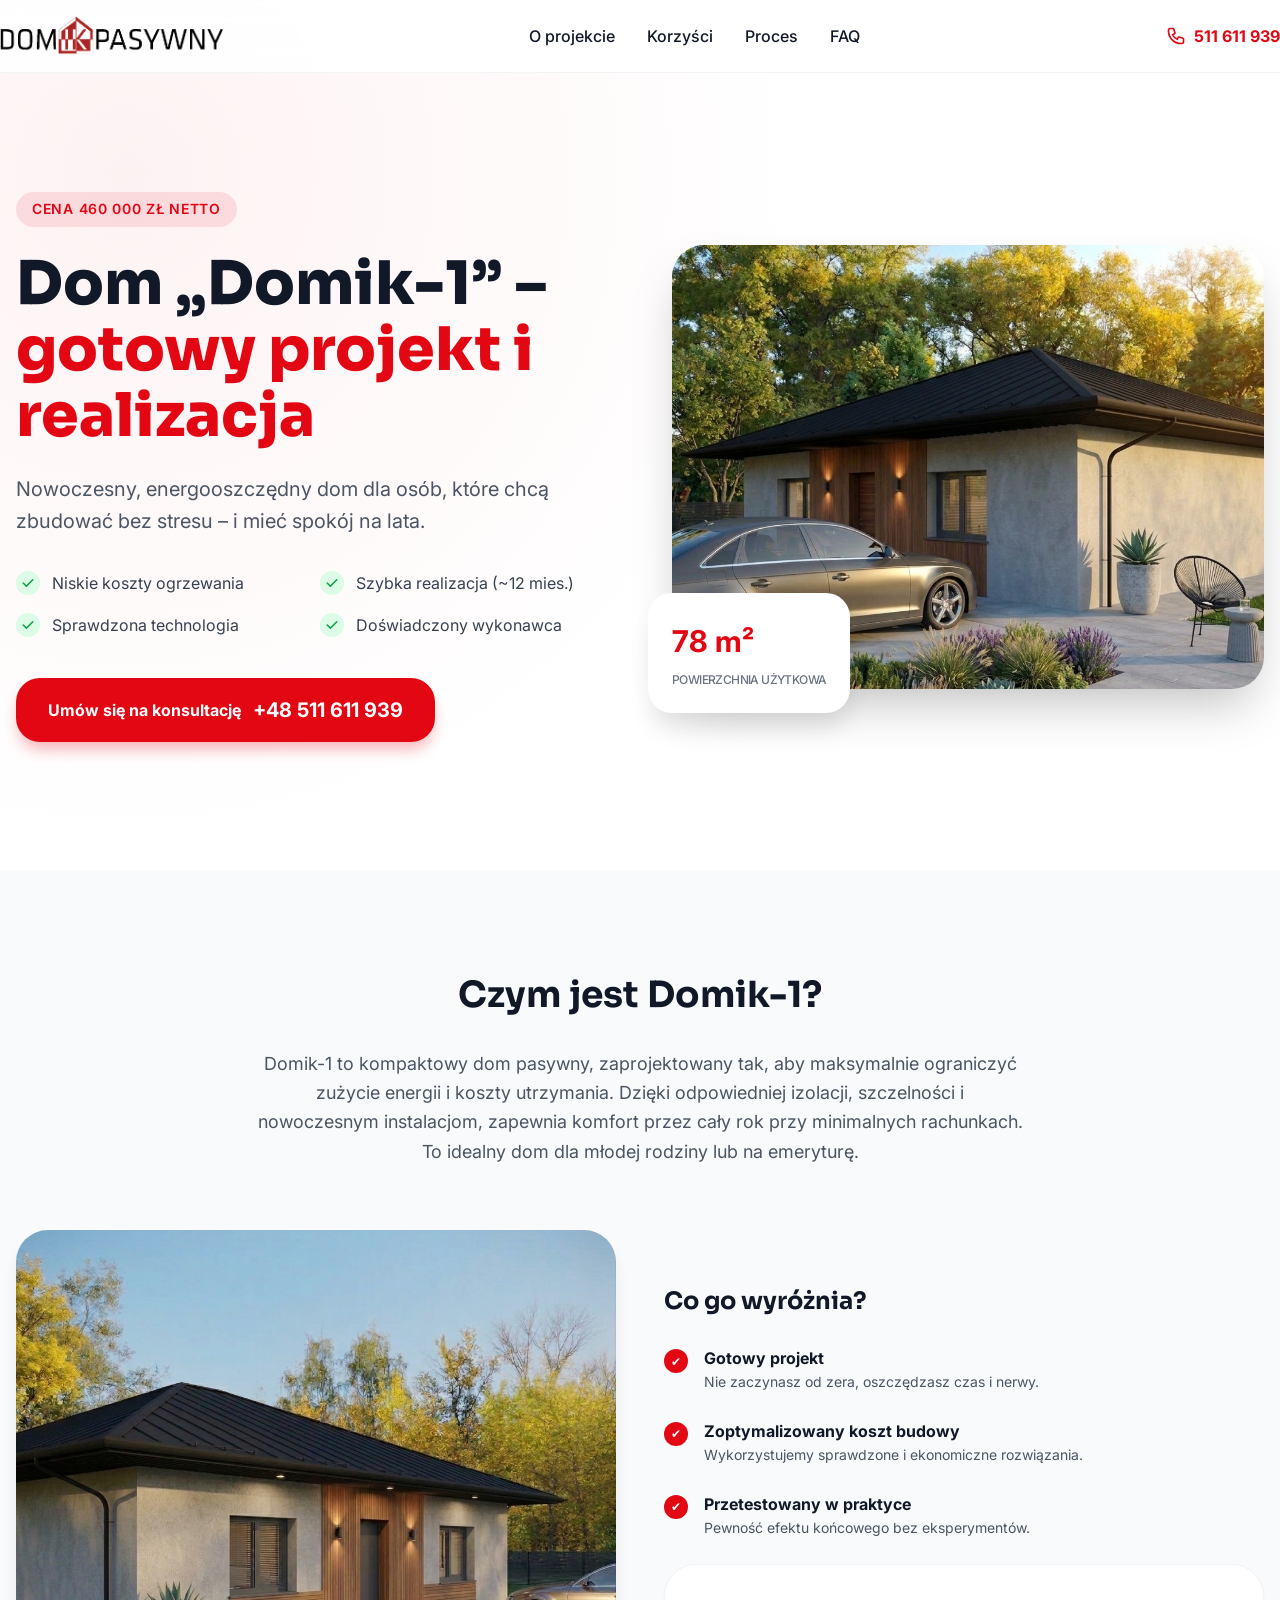
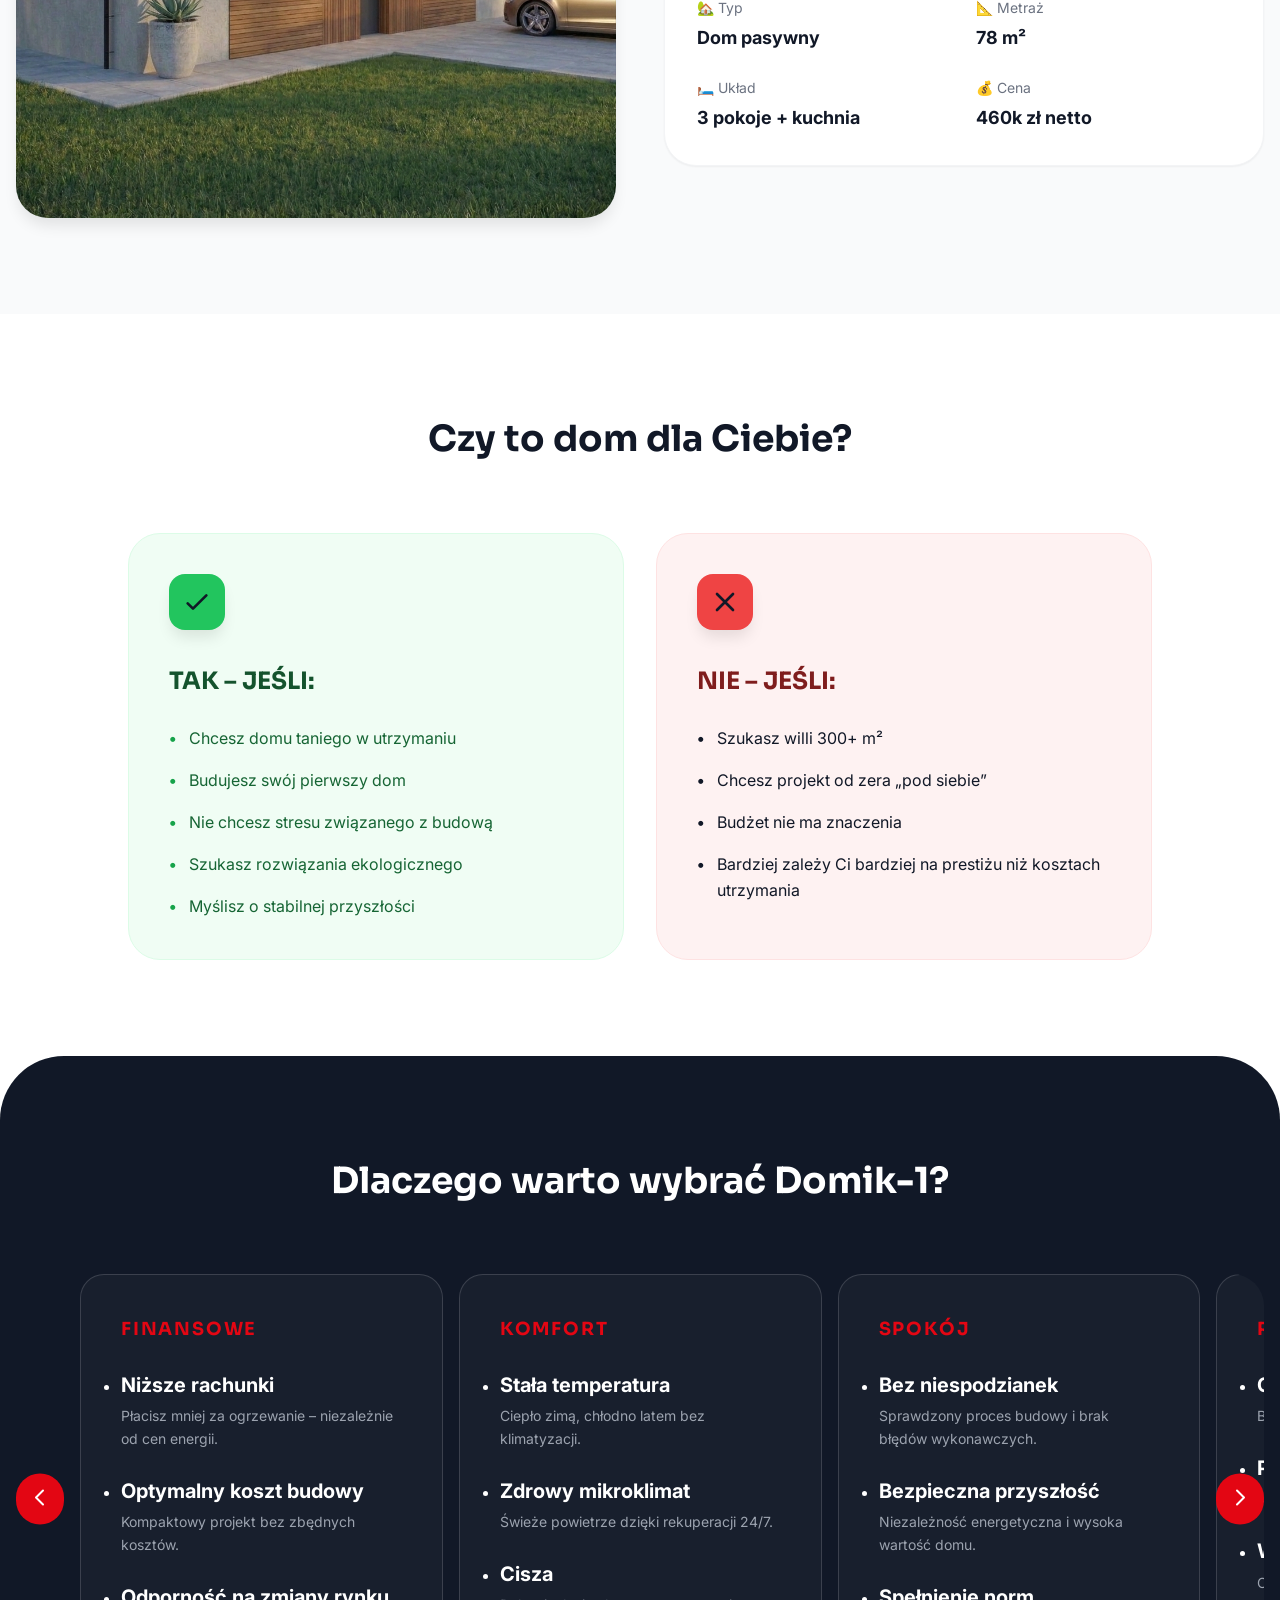
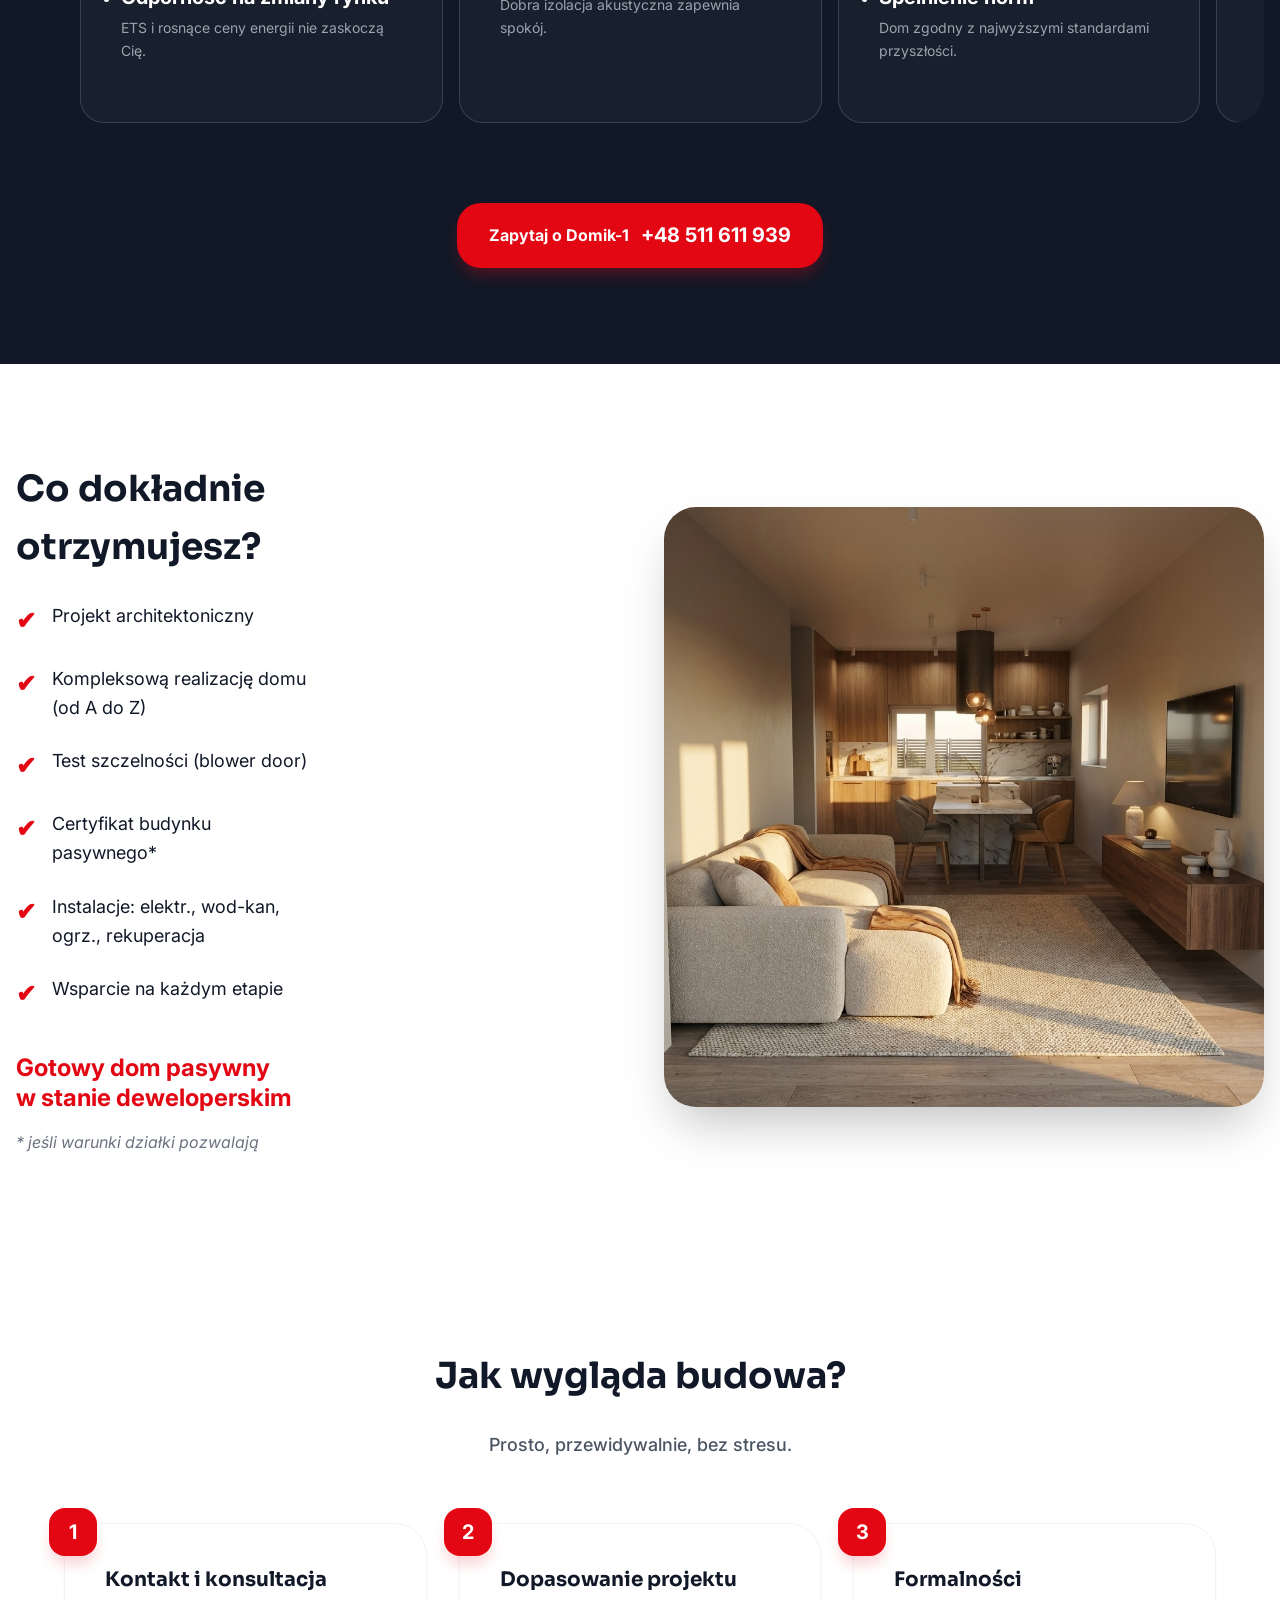
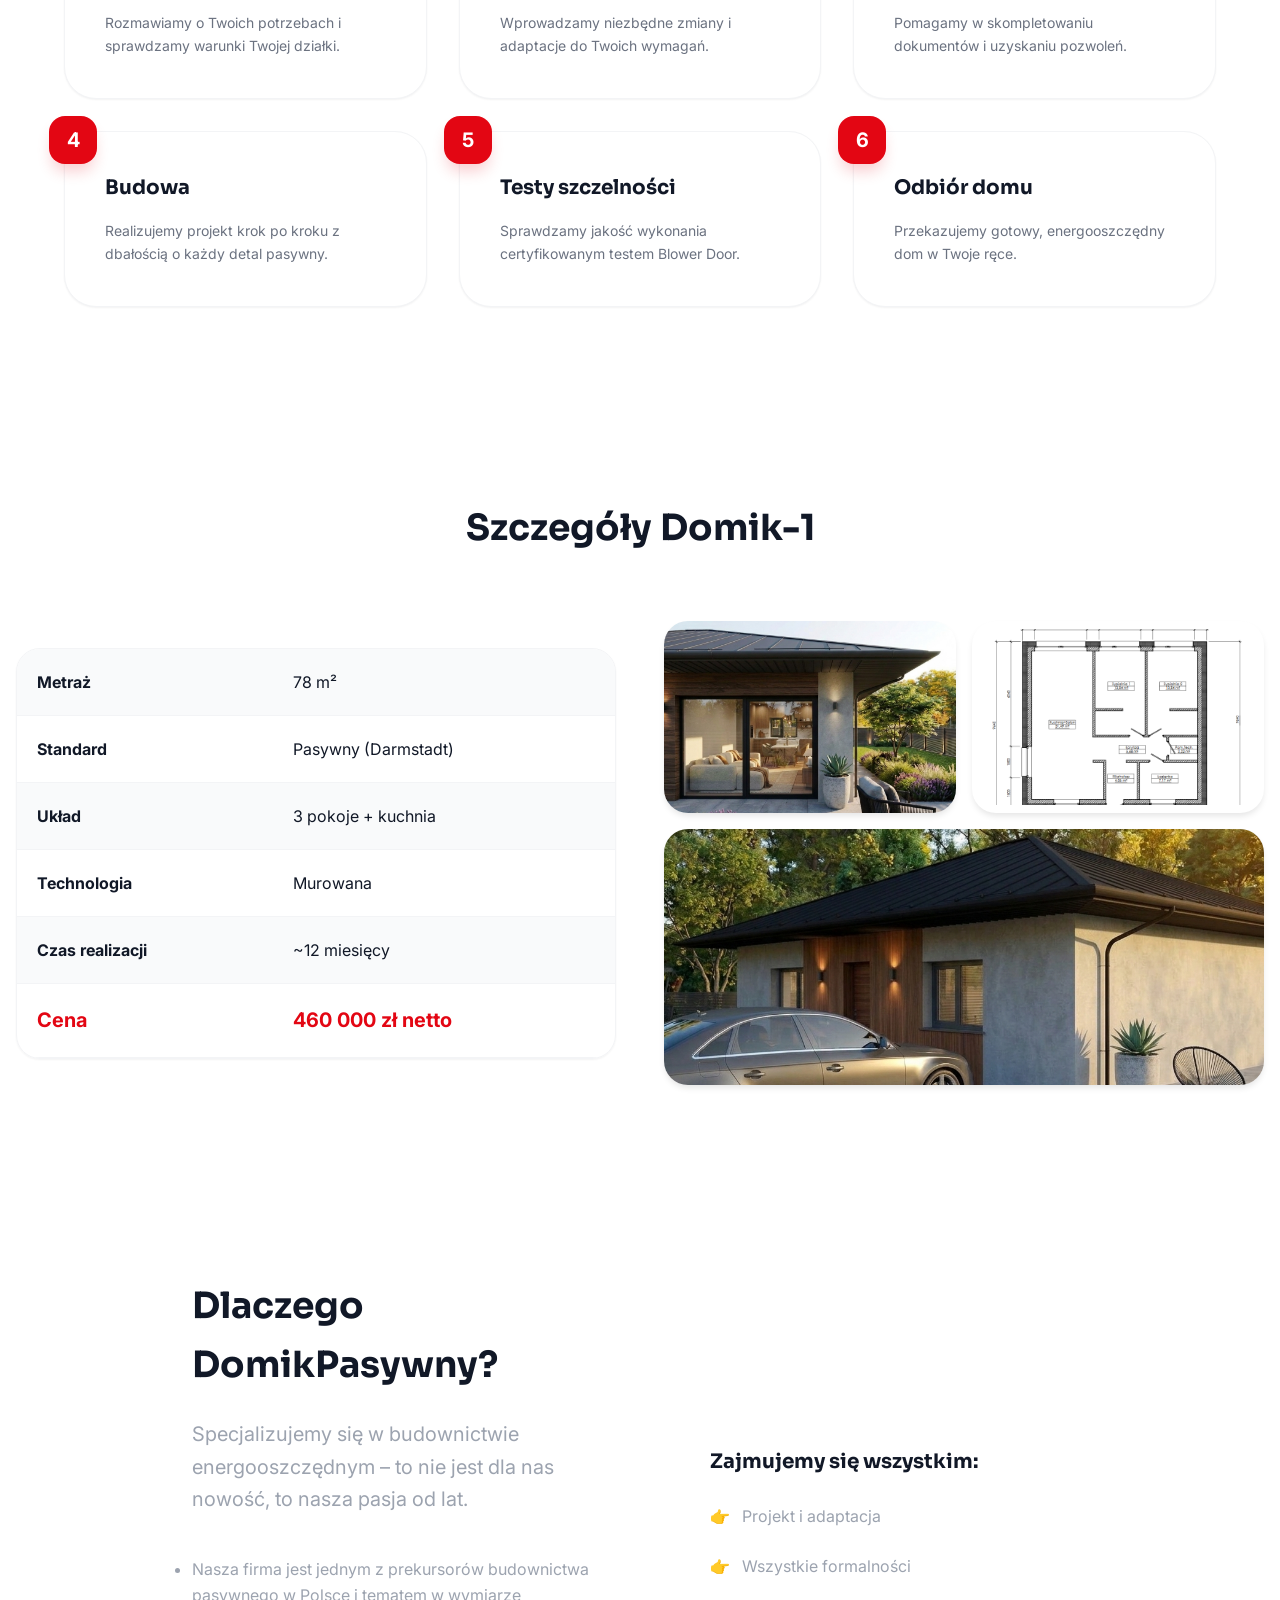
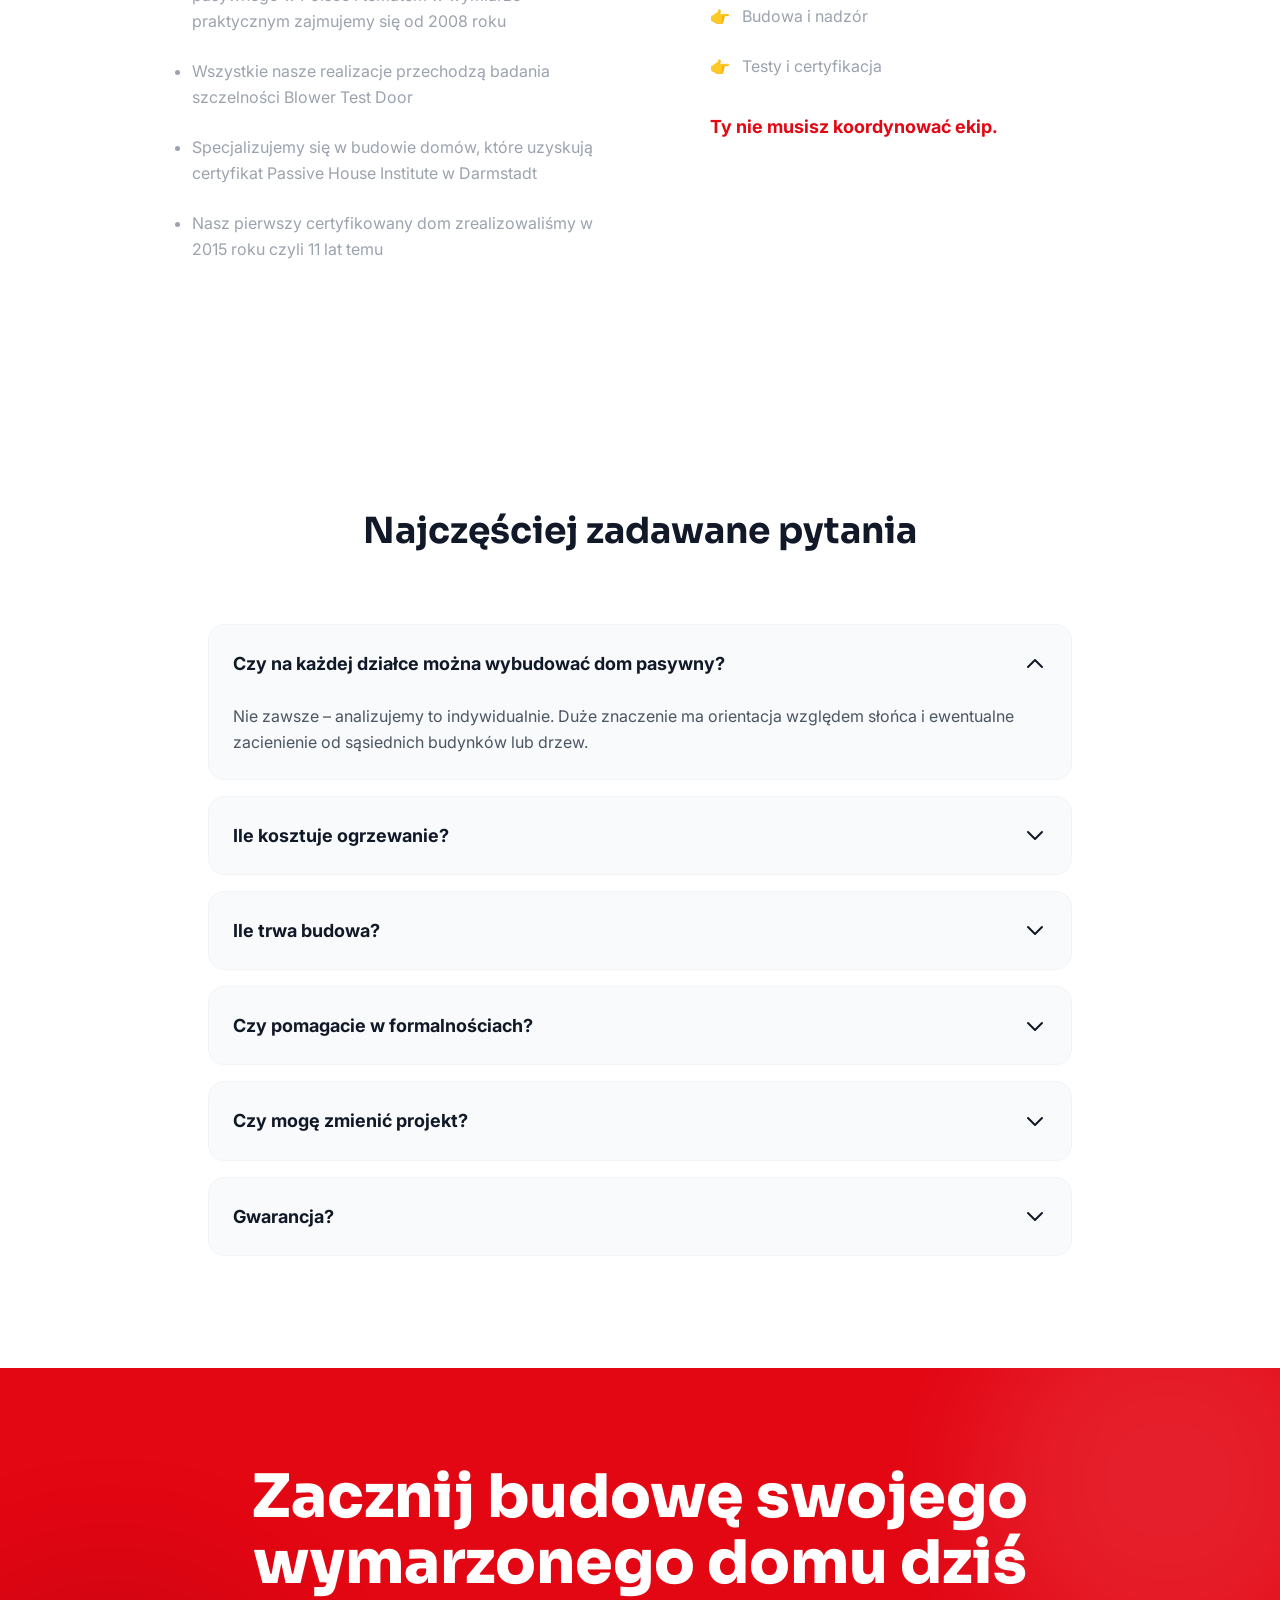
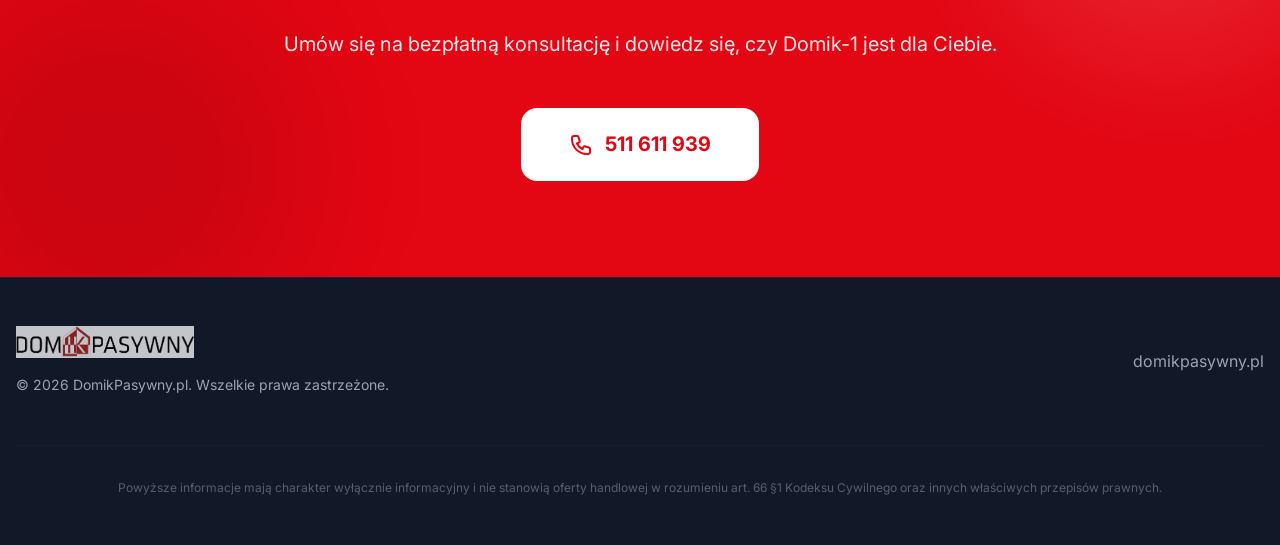
==== commit d785b8a2: "domikpasywny.pl" ====
--- a/domik-1/index.html
+++ b/domik-1/index.html
@@ -4,7 +4,7 @@
     <meta charset="UTF-8">
     <meta name="viewport" content="width=device-width, initial-scale=1.0">
     <title>Domik-1 – Gotowy Dom Pasywny | DomikPasywny.pl</title>
-    <link rel="stylesheet" href="style.css">
+    <link rel="stylesheet" href="../style.css">
     <link rel="preconnect" href="https://fonts.googleapis.com">
     <link rel="preconnect" href="https://fonts.gstatic.com" crossorigin>
     <link href="https://fonts.googleapis.com/css2?family=Sora:wght@400;600;700;800&family=Inter:wght@300;400;500;600&display=swap" rel="stylesheet">
@@ -14,8 +14,8 @@
     <!-- Header -->
     <header class="header">
         <nav class="container nav">
-            <a href="#" class="nav-logo">
-                <img src="assets/6 - logo.png" alt="DomikPasywny Logo">
+            <a href="../index.html" class="nav-logo">
+                <img src="../assets/6 - logo.png" alt="DomikPasywny Logo">
             </a>
             
             <!-- Desktop Nav -->
@@ -733,11 +733,11 @@
         <div class="container">
             <div class="footer-content">
                 <div>
-                    <img src="assets/6 - logo.png" alt="Logo" class="footer-logo">
+                    <img src="../assets/6 - logo.png" alt="Logo" class="footer-logo">
                     <p class="text-sm">© 2026 DomikPasywny.pl. Wszelkie prawa zastrzeżone.</p>
                 </div>
                 <div class="flex gap-8">
-                    <a href="https://domikpasywny.pl" class="nav-link">domikpasywny.pl</a>
+                    <a href="../index.html" class="nav-link">domikpasywny.pl</a>
                 </div>
             </div>
             <div class="footer-legal">
@@ -747,74 +747,13 @@
     </footer>
 
     <!-- Image Modal -->
-    <div id="imageModal" class="modal hidden">
+    <div id="imageModal" class="modal">
         <div class="modal-content">
             <img id="modalImage" src="" alt="" class="modal-image">
             <button onclick="closeModal()" class="modal-close">&times;</button>
         </div>
     </div>
 
-    <script>
-        // Mobile menu toggle
-        const menuToggle = document.getElementById('menu-toggle');
-        const mobileMenu = document.getElementById('mobile-menu');
-        menuToggle.addEventListener('click', () => {
-            mobileMenu.classList.toggle('hidden');
-        });
-
-        // Close mobile menu on link click
-        document.querySelectorAll('#mobile-menu a').forEach(link => {
-            link.addEventListener('click', () => {
-                mobileMenu.classList.add('hidden');
-            });
-        });
-
-        // Carousel functionality
-        const carouselInner = document.querySelector('.carousel-inner');
-        if (carouselInner) {
-            const slides = document.querySelectorAll('.carousel-slide');
-            const prevBtn = document.querySelector('.prev');
-            const nextBtn = document.querySelector('.next');
-            let currentIndex = 0;
-            const totalSlides = slides.length;
-            const visibleSlides = 3;
-            const maxIndex = totalSlides - visibleSlides;
-
-            function updateCarousel() {
-                // Approximate calculation for transform including gaps
-                const offset = currentIndex * (100 / visibleSlides);
-                carouselInner.style.transform = `translateX(-${offset}%)`;
-            }
-
-            nextBtn.addEventListener('click', () => {
-                currentIndex = (currentIndex + 1) > maxIndex ? 0 : currentIndex + 1;
-                updateCarousel();
-            });
-
-            prevBtn.addEventListener('click', () => {
-                currentIndex = (currentIndex - 1) < 0 ? maxIndex : currentIndex - 1;
-                updateCarousel();
-            });
-        }
-
-        function openModal(src, alt) {
-            document.getElementById('modalImage').src = src;
-            document.getElementById('modalImage').alt = alt;
-            document.getElementById('imageModal').classList.remove('hidden');
-            document.getElementById('imageModal').classList.add('active');
-        }
-
-        function closeModal() {
-            document.getElementById('imageModal').classList.add('hidden');
-            document.getElementById('imageModal').classList.remove('active');
-        }
-
-        // Close modal on background click
-        document.getElementById('imageModal').addEventListener('click', function(e) {
-            if (e.target === this) {
-                closeModal();
-            }
-        });
-    </script>
+    <script src="../script.js"></script>
 </body>
 </html>
--- a/style.css
+++ b/style.css
@@ -0,0 +1,1047 @@
+/* style.css */
+
+/* Variables */
+:root {
+    --brand-red: #E30613;
+    --brand-red-dark: #C20510;
+    --brand-dark: #111827;
+    --brand-light: #F9FAFB;
+    --white: #ffffff;
+    --gray-50: #F9FAFB;
+    --gray-100: #F3F4F6;
+    --gray-200: #E5E7EB;
+    --gray-300: #D1D5DB;
+    --gray-400: #9CA3AF;
+    --gray-500: #6B7280;
+    --gray-600: #4B5563;
+    --gray-700: #374151;
+    --gray-800: #1F2937;
+    --gray-900: #111827;
+    --green-100: #DCFCE7;
+    --green-500: #22C55E;
+    --green-600: #16A34A;
+    --green-800: #166534;
+    --green-900: #14532D;
+    --red-50: #FEF2F2;
+    --red-100: #FEE2E2;
+    --red-500: #EF4444;
+    --red-900: #7F1D1D;
+    
+    --font-sans: 'Inter', sans-serif;
+    --font-heading: 'Sora', sans-serif;
+    
+    --radius-2xl: 1rem;
+    --radius-3xl: 1.5rem;
+    --radius-4xl: 2rem;
+    
+    --container-max-width: 1280px;
+}
+
+/* Reset & Base */
+*, *::before, *::after {
+    box-sizing: border-box;
+    margin: 0;
+    padding: 0;
+}
+
+html {
+    scroll-behavior: smooth;
+}
+
+body {
+    background-color: var(--white);
+    color: var(--brand-dark);
+    font-family: var(--font-sans);
+    line-height: 1.625;
+}
+
+h1, h2, h3, h4, h5, h6 {
+    font-family: var(--font-heading);
+}
+
+img {
+    max-width: 100%;
+    display: block;
+}
+
+a {
+    color: inherit;
+    text-decoration: none;
+}
+
+button {
+    cursor: pointer;
+    border: none;
+    background: none;
+    font-family: inherit;
+}
+
+/* Layout */
+.container {
+    max-width: var(--container-max-width);
+    margin: 0 auto;
+    padding: 0 1rem;
+}
+
+/* Typography Utility */
+.text-brand-red { color: var(--brand-red); }
+.text-gray-400 { color: var(--gray-400); }
+.text-gray-500 { color: var(--gray-500); }
+.text-gray-600 { color: var(--gray-600); }
+.text-gray-700 { color: var(--gray-700); }
+.font-bold { font-weight: 700; }
+.font-medium { font-weight: 500; }
+.font-semibold { font-weight: 600; }
+.font-extrabold { font-weight: 800; }
+.uppercase { text-transform: uppercase; }
+.tracking-wider { letter-spacing: 0.05em; }
+.tracking-widest { letter-spacing: 0.1em; }
+.tracking-tighter { letter-spacing: -0.05em; }
+.leading-tight { line-height: 1.25; }
+.text-sm { font-size: 0.875rem; }
+.text-lg { font-size: 1.125rem; }
+.text-xl { font-size: 1.25rem; }
+.text-2xl { font-size: 1.5rem; }
+.text-3xl { font-size: 1.875rem; }
+.text-4xl { font-size: 2.25rem; }
+
+@media (min-width: 1024px) {
+    .text-6xl { font-size: 3.75rem; }
+}
+
+/* Header */
+.header {
+    position: fixed;
+    top: 0;
+    left: 0;
+    right: 0;
+    z-index: 50;
+    background-color: rgba(255, 255, 255, 0.9);
+    backdrop-filter: blur(12px);
+    border-bottom: 1px solid var(--gray-100);
+}
+
+.nav {
+    display: flex;
+    align-items: center;
+    justify-content: space-between;
+    padding: 1rem 0;
+}
+
+.nav-logo img {
+    height: 2.5rem;
+    width: auto;
+}
+
+.nav-links {
+    display: none;
+    align-items: center;
+    gap: 2rem;
+    font-weight: 500;
+}
+
+@media (min-width: 768px) {
+    .nav-links {
+        display: flex;
+    }
+}
+
+.nav-link {
+    transition: color 0.2s;
+}
+
+.nav-link:hover {
+    color: var(--brand-red);
+}
+
+.nav-actions {
+    display: flex;
+    align-items: center;
+    gap: 1rem;
+}
+
+.nav-phone {
+    display: none;
+    align-items: center;
+    gap: 0.5rem;
+    font-weight: 700;
+    color: var(--brand-red);
+}
+
+@media (min-width: 640px) {
+    .nav-phone {
+        display: flex;
+    }
+}
+
+.menu-toggle {
+    display: block;
+    padding: 0.5rem;
+}
+
+@media (min-width: 768px) {
+    .menu-toggle {
+        display: none;
+    }
+}
+
+.mobile-menu {
+    display: none;
+    background-color: var(--white);
+    border-bottom: 1px solid var(--gray-100);
+    padding: 1.5rem 1rem;
+}
+
+.mobile-menu.active {
+    display: block;
+}
+
+@media (min-width: 768px) {
+    .mobile-menu.active {
+        display: none;
+    }
+}
+
+.mobile-menu a {
+    display: block;
+    font-size: 1.125rem;
+    font-weight: 500;
+    margin-bottom: 1rem;
+}
+
+.mobile-menu .nav-phone-mobile {
+    font-weight: 700;
+    color: var(--brand-red);
+}
+
+/* Hero Section */
+.hero-section {
+    position: relative;
+    padding-top: 8rem;
+    padding-bottom: 5rem;
+    overflow: hidden;
+    background: radial-gradient(circle at 10% 20%, rgba(227, 6, 19, 0.05) 0%, rgba(255, 255, 255, 0) 50%);
+}
+
+@media (min-width: 1024px) {
+    .hero-section {
+        padding-top: 12rem;
+        padding-bottom: 8rem;
+    }
+}
+
+.hero-content {
+    display: flex;
+    flex-direction: column;
+    gap: 4rem;
+}
+
+@media (min-width: 1024px) {
+    .hero-content {
+        flex-direction: row;
+        align-items: center;
+    }
+}
+
+.hero-text {
+    width: 100%;
+}
+
+@media (min-width: 1024px) {
+    .hero-text {
+        width: 50%;
+    }
+}
+
+.badge {
+    display: inline-block;
+    padding: 0.375rem 1rem;
+    margin-bottom: 1.5rem;
+    border-radius: 9999px;
+    background-color: rgba(227, 6, 19, 0.1);
+    color: var(--brand-red);
+    font-weight: 600;
+    font-size: 0.875rem;
+    text-transform: uppercase;
+    letter-spacing: 0.05em;
+}
+
+.hero-title {
+    font-family: var(--font-heading);
+    font-size: 2.25rem;
+    font-weight: 800;
+    margin-bottom: 1.5rem;
+    line-height: 1.1;
+}
+
+@media (min-width: 1024px) {
+    .hero-title {
+        font-size: 3.75rem;
+    }
+}
+
+.hero-description {
+    font-size: 1.25rem;
+    color: var(--gray-600);
+    margin-bottom: 2rem;
+    max-width: 36rem;
+}
+
+.hero-features {
+    display: grid;
+    gap: 1rem;
+    margin-bottom: 2.5rem;
+    color: var(--gray-700);
+}
+
+@media (min-width: 640px) {
+    .hero-features {
+        grid-template-columns: repeat(2, 1fr);
+    }
+}
+
+.feature-item {
+    display: flex;
+    align-items: center;
+    gap: 0.75rem;
+}
+
+.feature-icon {
+    flex-shrink: 0;
+    width: 1.5rem;
+    height: 1.5rem;
+    border-radius: 9999px;
+    background-color: var(--green-100);
+    display: flex;
+    align-items: center;
+    justify-content: center;
+}
+
+.btn-primary {
+    display: inline-flex;
+    align-items: center;
+    justify-content: center;
+    gap: 0.75rem;
+    padding: 1rem 2rem;
+    background-color: var(--brand-red);
+    color: var(--white);
+    font-weight: 700;
+    border-radius: 1.5rem;
+    transition: all 0.3s;
+    box-shadow: 0 10px 15px -3px rgba(227, 6, 19, 0.3);
+}
+
+.btn-primary:hover {
+    background-color: var(--brand-red-dark);
+    transform: translateY(-4px);
+}
+
+.hero-image-wrapper {
+    width: 100%;
+    position: relative;
+}
+
+@media (min-width: 1024px) {
+    .hero-image-wrapper {
+        width: 50%;
+    }
+}
+
+.hero-image {
+    border-radius: var(--radius-4xl);
+    box-shadow: 0 25px 50px -12px rgba(0, 0, 0, 0.25);
+    width: 100%;
+    aspect-ratio: 4/3;
+    object-fit: cover;
+    z-index: 10;
+    position: relative;
+    cursor: pointer;
+}
+
+.hero-stats {
+    position: absolute;
+    bottom: -1.5rem;
+    left: -1.5rem;
+    background-color: var(--white);
+    padding: 1.5rem;
+    border-radius: 1.5rem;
+    box-shadow: 0 20px 25px -5px rgba(0, 0, 0, 0.1);
+    z-index: 20;
+    display: none;
+}
+
+@media (min-width: 640px) {
+    .hero-stats {
+        display: block;
+    }
+}
+
+.hero-stats .stat-value {
+    font-size: 1.875rem;
+    font-weight: 700;
+    color: var(--brand-red);
+    margin-bottom: 0.25rem;
+}
+
+.hero-stats .stat-label {
+    color: var(--gray-500);
+    font-weight: 500;
+    text-transform: uppercase;
+    letter-spacing: -0.05em;
+    font-size: 0.75rem;
+}
+
+/* Sections */
+.section-padding {
+    padding: 6rem 0;
+}
+
+.bg-brand-light {
+    background-color: var(--brand-light);
+}
+
+.section-header {
+    max-width: 48rem;
+    margin: 0 auto 4rem;
+    text-align: center;
+}
+
+.section-title {
+    font-size: 1.875rem;
+    font-weight: 700;
+    margin-bottom: 1.5rem;
+}
+
+@media (min-width: 1024px) {
+    .section-title {
+        font-size: 2.25rem;
+    }
+}
+
+.section-description {
+    font-size: 1.125rem;
+    color: var(--gray-600);
+}
+
+/* Info Grid */
+.info-grid {
+    display: grid;
+    gap: 3rem;
+    align-items: center;
+}
+
+@media (min-width: 1024px) {
+    .info-grid {
+        grid-template-columns: repeat(2, 1fr);
+    }
+}
+
+.rounded-4xl { border-radius: var(--radius-4xl); }
+.shadow-lg { box-shadow: 0 10px 15px -3px rgba(0, 0, 0, 0.1); }
+.shadow-2xl { box-shadow: 0 25px 50px -12px rgba(0, 0, 0, 0.25); }
+
+.feature-list {
+    display: flex;
+    flex-direction: column;
+    gap: 1.5rem;
+}
+
+.check-item {
+    display: flex;
+    gap: 1rem;
+}
+
+.check-icon {
+    width: 1.5rem;
+    height: 1.5rem;
+    border-radius: 9999px;
+    background-color: var(--brand-red);
+    color: var(--white);
+    display: flex;
+    align-items: center;
+    justify-content: center;
+    flex-shrink: 0;
+    margin-top: 0.25rem;
+    font-size: 0.75rem;
+}
+
+.card {
+    background-color: var(--white);
+    padding: 2rem;
+    border-radius: var(--radius-4xl);
+    border: 1px solid var(--gray-100);
+    box-shadow: 0 1px 2px 0 rgba(0, 0, 0, 0.05);
+}
+
+.stats-grid {
+    display: grid;
+    grid-template-columns: repeat(2, 1fr);
+    gap: 1.5rem;
+}
+
+/* Comparison Section */
+.comparison-grid {
+    display: grid;
+    gap: 2rem;
+    max-width: 64rem;
+    margin: 0 auto;
+}
+
+@media (min-width: 768px) {
+    .comparison-grid {
+        grid-template-columns: repeat(2, 1fr);
+    }
+}
+
+.comp-card {
+    padding: 2.5rem;
+    border-radius: var(--radius-4xl);
+    border-width: 1px;
+    border-style: solid;
+}
+
+.comp-card-yes {
+    background-color: #f0fdf4; /* green-50 */
+    border-color: #dcfce7; /* green-100 */
+}
+
+.comp-card-no {
+    background-color: #fef2f2; /* red-50 */
+    border-color: #fee2e2; /* red-100 */
+}
+
+.comp-icon {
+    width: 3.5rem;
+    height: 3.5rem;
+    border-radius: 1rem;
+    display: flex;
+    align-items: center;
+    justify-content: center;
+    margin-bottom: 2rem;
+    box-shadow: 0 10px 15px -3px rgba(0,0,0,0.1);
+}
+
+.bg-green-500 { background-color: var(--green-500); }
+.bg-red-500 { background-color: var(--red-500); }
+
+.comp-title {
+    font-size: 1.5rem;
+    font-weight: 700;
+    margin-bottom: 1.5rem;
+    text-transform: uppercase;
+}
+
+.text-green-900 { color: var(--green-900); }
+.text-red-900 { color: var(--red-900); }
+
+.comp-list {
+    display: flex;
+    flex-direction: column;
+    gap: 1rem;
+}
+
+.comp-list-item {
+    display: flex;
+    align-items: flex-start;
+    gap: 0.75rem;
+}
+
+.text-green-600 { color: var(--green-600); }
+.text-red-600 { color: var(--red-600); }
+.text-green-800 { color: var(--green-800); }
+.text-red-800 { color: var(--red-800); }
+
+/* Benefits Section */
+.benefits-section {
+    background-color: var(--brand-dark);
+    color: var(--white);
+    border-top-left-radius: var(--radius-4xl);
+    border-top-right-radius: var(--radius-4xl);
+}
+
+@media (min-width: 1024px) {
+    .benefits-section {
+        border-top-left-radius: 4rem;
+        border-top-right-radius: 4rem;
+    }
+}
+
+.benefits-mobile-grid {
+    display: grid;
+    gap: 2rem;
+}
+
+@media (min-width: 768px) {
+    .benefits-mobile-grid {
+        display: none;
+    }
+}
+
+.benefit-card {
+    background-color: rgba(255, 255, 255, 0.03);
+    padding: 2.5rem;
+    border-radius: var(--radius-3xl);
+    border: 1px solid rgba(255, 255, 255, 0.15);
+    transition: all 0.3s ease;
+    height: 100%;
+}
+
+.benefit-card:hover {
+    background-color: rgba(255, 255, 255, 0.08);
+    border-color: var(--brand-red);
+    transform: translateY(-5px);
+}
+
+.benefit-icon-inner {
+    width: 3.5rem;
+    height: 3.5rem;
+    background-color: rgba(227, 6, 19, 0.1);
+    color: var(--brand-red);
+    padding: 0.75rem;
+    border-radius: 1rem;
+    display: flex;
+    align-items: center;
+    justify-content: center;
+    margin-bottom: 1.5rem;
+    transition: all 0.3s ease;
+}
+
+.benefit-card:hover .benefit-icon-inner {
+    background-color: var(--brand-red);
+    color: var(--white);
+}
+
+.benefit-tag {
+    color: var(--brand-red);
+    font-weight: 700;
+    font-size: 1.125rem;
+    margin-bottom: 1.5rem;
+    text-transform: uppercase;
+    letter-spacing: 0.1em;
+}
+
+.benefit-list {
+    display: flex;
+    flex-direction: column;
+    gap: 1.5rem;
+}
+
+.benefit-item-title {
+    font-weight: 700;
+    font-size: 1.25rem;
+    margin-bottom: 0.25rem;
+}
+
+/* Carousel */
+.carousel-container {
+    display: none;
+    position: relative;
+}
+
+@media (min-width: 768px) {
+    .carousel-container {
+        display: block;
+    }
+}
+
+.carousel {
+    overflow: hidden;
+    border-radius: var(--radius-4xl);
+    padding: 0 4rem;
+}
+
+.carousel-inner {
+    display: flex;
+    gap: 1rem;
+    transition: transform 0.3s ease-in-out;
+}
+
+.carousel-slide {
+    flex-shrink: 0;
+    width: calc(100% / 3 - 0.66rem);
+    min-height: 400px;
+}
+
+.carousel-btn {
+    position: absolute;
+    top: 50%;
+    transform: translateY(-50%);
+    background-color: var(--brand-red);
+    color: var(--white);
+    padding: 0.75rem;
+    border-radius: 9999px;
+    transition: background-color 0.2s;
+    z-index: 10;
+}
+
+.carousel-btn:hover {
+    background-color: var(--brand-red-dark);
+}
+
+.carousel-btn.prev { left: 0; }
+.carousel-btn.next { right: 0; }
+
+/* Process Section */
+.process-grid {
+    display: grid;
+    gap: 2rem;
+    max-width: 72rem;
+    margin: 0 auto;
+}
+
+@media (min-width: 768px) {
+    .process-grid {
+        grid-template-columns: repeat(2, 1fr);
+    }
+}
+
+@media (min-width: 1024px) {
+    .process-grid {
+        grid-template-columns: repeat(3, 1fr);
+    }
+}
+
+.process-step {
+    position: relative;
+    background-color: var(--white);
+    padding: 2.5rem;
+    border-radius: var(--radius-4xl);
+    border: 1px solid var(--gray-100);
+    box-shadow: 0 1px 2px 0 rgba(0, 0, 0, 0.05);
+}
+
+.step-number {
+    position: absolute;
+    top: -1rem;
+    left: -1rem;
+    width: 3rem;
+    height: 3rem;
+    background-color: var(--brand-red);
+    color: var(--white);
+    display: flex;
+    align-items: center;
+    justify-content: center;
+    border-radius: 1rem;
+    font-weight: 700;
+    font-size: 1.25rem;
+    box-shadow: 0 10px 15px -3px rgba(227, 6, 19, 0.2);
+}
+
+/* Table */
+.table-wrapper {
+    overflow: hidden;
+    border: 1px solid var(--gray-100);
+    border-radius: 1.5rem;
+    box-shadow: 0 1px 2px 0 rgba(0, 0, 0, 0.05);
+}
+
+.data-table {
+    width: 100%;
+    text-align: left;
+    border-collapse: collapse;
+}
+
+.data-table tr {
+    border-bottom: 1px solid var(--gray-100);
+}
+
+.data-table tr:nth-child(odd) {
+    background-color: var(--gray-50);
+}
+
+.data-table th, .data-table td {
+    padding: 1.25rem;
+}
+
+.data-table th {
+    font-weight: 700;
+}
+
+/* Gallery Grid */
+.gallery-grid {
+    display: grid;
+    grid-template-columns: repeat(2, 1fr);
+    gap: 1rem;
+}
+
+.gallery-item {
+    border-radius: 1.5rem;
+    box-shadow: 0 4px 6px -1px rgba(0, 0, 0, 0.1);
+    width: 100%;
+    height: 12rem;
+    object-fit: cover;
+    cursor: pointer;
+}
+
+.gallery-item-large {
+    grid-column: span 2;
+    height: 16rem;
+}
+
+/* Why Us Section */
+.why-us-content {
+    max-width: 56rem;
+    margin: 0 auto;
+    display: flex;
+    flex-direction: column;
+    gap: 4rem;
+}
+
+@media (min-width: 1024px) {
+    .why-us-content {
+        flex-direction: row;
+        align-items: center;
+    }
+}
+
+.why-us-text, .why-us-card {
+    width: 100%;
+}
+
+@media (min-width: 1024px) {
+    .why-us-text, .why-us-card {
+        width: 50%;
+    }
+}
+
+.why-us-card {
+    background-color: rgba(255, 255, 255, 0.05);
+    padding: 2.5rem;
+    border-radius: var(--radius-4xl);
+    border: 1px solid rgba(255, 255, 255, 0.1);
+}
+
+/* FAQ */
+.faq-container {
+    max-width: 56rem;
+    margin: 0 auto;
+}
+
+.faq-item {
+    background-color: var(--gray-50);
+    border-radius: 1rem;
+    border: 1px solid var(--gray-100);
+    overflow: hidden;
+    margin-bottom: 1rem;
+}
+
+.faq-item summary {
+    display: flex;
+    align-items: center;
+    justify-content: space-between;
+    padding: 1.5rem;
+    cursor: pointer;
+    list-style: none;
+    font-weight: 700;
+    font-size: 1.125rem;
+}
+
+.faq-item summary::-webkit-details-marker {
+    display: none;
+}
+
+.faq-item summary svg {
+    width: 1.5rem;
+    height: 1.5rem;
+    transition: transform 0.2s;
+}
+
+.faq-item[open] summary svg {
+    transform: rotate(180deg);
+}
+
+.faq-answer {
+    padding: 0 1.5rem 1.5rem;
+    color: var(--gray-600);
+}
+
+/* Final CTA */
+.final-cta {
+    background-color: var(--brand-red);
+    color: var(--white);
+    padding: 6rem 0;
+    text-align: center;
+    position: relative;
+    overflow: hidden;
+}
+
+.final-cta-content {
+    position: relative;
+    z-index: 10;
+}
+
+.final-cta h2 {
+    font-size: 2.25rem;
+    font-weight: 800;
+    margin-bottom: 2rem;
+    line-height: 1.1;
+}
+
+@media (min-width: 1024px) {
+    .final-cta h2 {
+        font-size: 3.75rem;
+    }
+}
+
+.btn-white {
+    display: inline-flex;
+    align-items: center;
+    gap: 0.75rem;
+    background-color: var(--white);
+    color: var(--brand-red);
+    padding: 1.25rem 3rem;
+    border-radius: 1rem;
+    font-weight: 700;
+    font-size: 1.25rem;
+    transition: transform 0.2s;
+}
+
+.btn-white:hover {
+    transform: scale(1.05);
+}
+
+.decoration-circle {
+    position: absolute;
+    width: 24rem;
+    height: 24rem;
+    background-color: rgba(255, 255, 255, 0.1);
+    border-radius: 9999px;
+    filter: blur(64px);
+}
+
+.decoration-circle-1 { top: -5rem; right: -5rem; }
+.decoration-circle-2 { bottom: -5rem; left: -5rem; background-color: rgba(0, 0, 0, 0.1); }
+
+/* Footer */
+.footer {
+    background-color: var(--gray-900);
+    color: var(--gray-400);
+    padding: 3rem 0;
+    border-top: 1px solid rgba(255, 255, 255, 0.05);
+}
+
+.footer-content {
+    display: flex;
+    flex-direction: column;
+    align-items: center;
+    justify-content: space-between;
+    gap: 2rem;
+}
+
+@media (min-width: 768px) {
+    .footer-content {
+        flex-direction: row;
+        text-align: left;
+    }
+}
+
+.footer-logo {
+    height: 2rem;
+    opacity: 0.75;
+    margin-bottom: 1rem;
+}
+
+.footer-legal {
+    margin-top: 3rem;
+    padding-top: 2rem;
+    border-top: 1px solid rgba(255, 255, 255, 0.05);
+    text-align: center;
+    font-size: 0.75rem;
+    opacity: 0.5;
+}
+
+/* Modal */
+.modal {
+    position: fixed;
+    inset: 0;
+    background-color: rgba(0, 0, 0, 0.75);
+    display: flex;
+    align-items: center;
+    justify-content: center;
+    z-index: 50;
+    display: none;
+}
+
+.modal.active {
+    display: flex;
+}
+
+.modal-content {
+    position: relative;
+    max-width: 56rem;
+    max-height: 100%;
+    padding: 1rem;
+}
+
+.modal-image {
+    max-width: 100%;
+    max-height: 100%;
+    object-fit: contain;
+}
+
+.modal-close {
+    position: absolute;
+    top: 0.5rem;
+    right: 0.5rem;
+    color: var(--white);
+    font-size: 2rem;
+    font-weight: 700;
+}
+
+.modal-close:hover {
+    color: var(--gray-300);
+}
+
+/* Utilities */
+.hidden { display: none; }
+.relative { position: relative; }
+.z-10 { z-index: 10; }
+.z-20 { z-index: 20; }
+.flex { display: flex; }
+.flex-col { flex-direction: column; }
+.items-center { align-items: center; }
+.items-start { align-items: flex-start; }
+.justify-center { justify-content: center; }
+.flex-shrink-0 { flex-shrink: 0; }
+.gap-2 { gap: 0.5rem; }
+.gap-3 { gap: 0.75rem; }
+.gap-4 { gap: 1rem; }
+.gap-6 { gap: 1.5rem; }
+.mb-1 { margin-bottom: 0.25rem; }
+.mb-4 { margin-bottom: 1rem; }
+.mb-6 { margin-bottom: 1.5rem; }
+.mb-8 { margin-bottom: 2rem; }
+.mb-10 { margin-bottom: 2.5rem; }
+.mb-12 { margin-bottom: 3rem; }
+.mb-16 { margin-bottom: 4rem; }
+.mt-4 { margin-top: 1rem; }
+.mt-8 { margin-top: 2rem; }
+.mt-12 { margin-top: 3rem; }
+.mt-20 { margin-top: 5rem; }
+.py-4 { padding-top: 1rem; padding-bottom: 1rem; }
+.py-5 { padding-top: 1.25rem; padding-bottom: 1.25rem; }
+.py-6 { padding-top: 1.5rem; padding-bottom: 1.5rem; }
+.py-12 { padding-top: 3rem; padding-bottom: 3rem; }
+.px-4 { padding-left: 1rem; padding-right: 1rem; }
+.px-8 { padding-left: 2rem; padding-right: 2rem; }
+.px-10 { padding-left: 2.5rem; padding-right: 2.5rem; }
+.w-4 { width: 1rem; }
+.h-4 { height: 1rem; }
+.w-5 { width: 1.25rem; }
+.h-5 { height: 1.25rem; }
+.w-6 { width: 1.5rem; }
+.h-6 { height: 1.5rem; }
+.w-8 { width: 2rem; }
+.h-8 { height: 2rem; }
+.w-full { width: 100%; }
+.h-full { height: 100%; }
+.bg-white { background-color: var(--white); }
+.italic { font-style: italic; }
+.text-center { text-align: center; }
+.opacity-50 { opacity: 0.5; }
+.opacity-75 { opacity: 0.75; }
+.opacity-90 { opacity: 0.9; }
+
+@media (min-width: 640px) {
+    .sm\:flex-row { flex-direction: row; }
+}
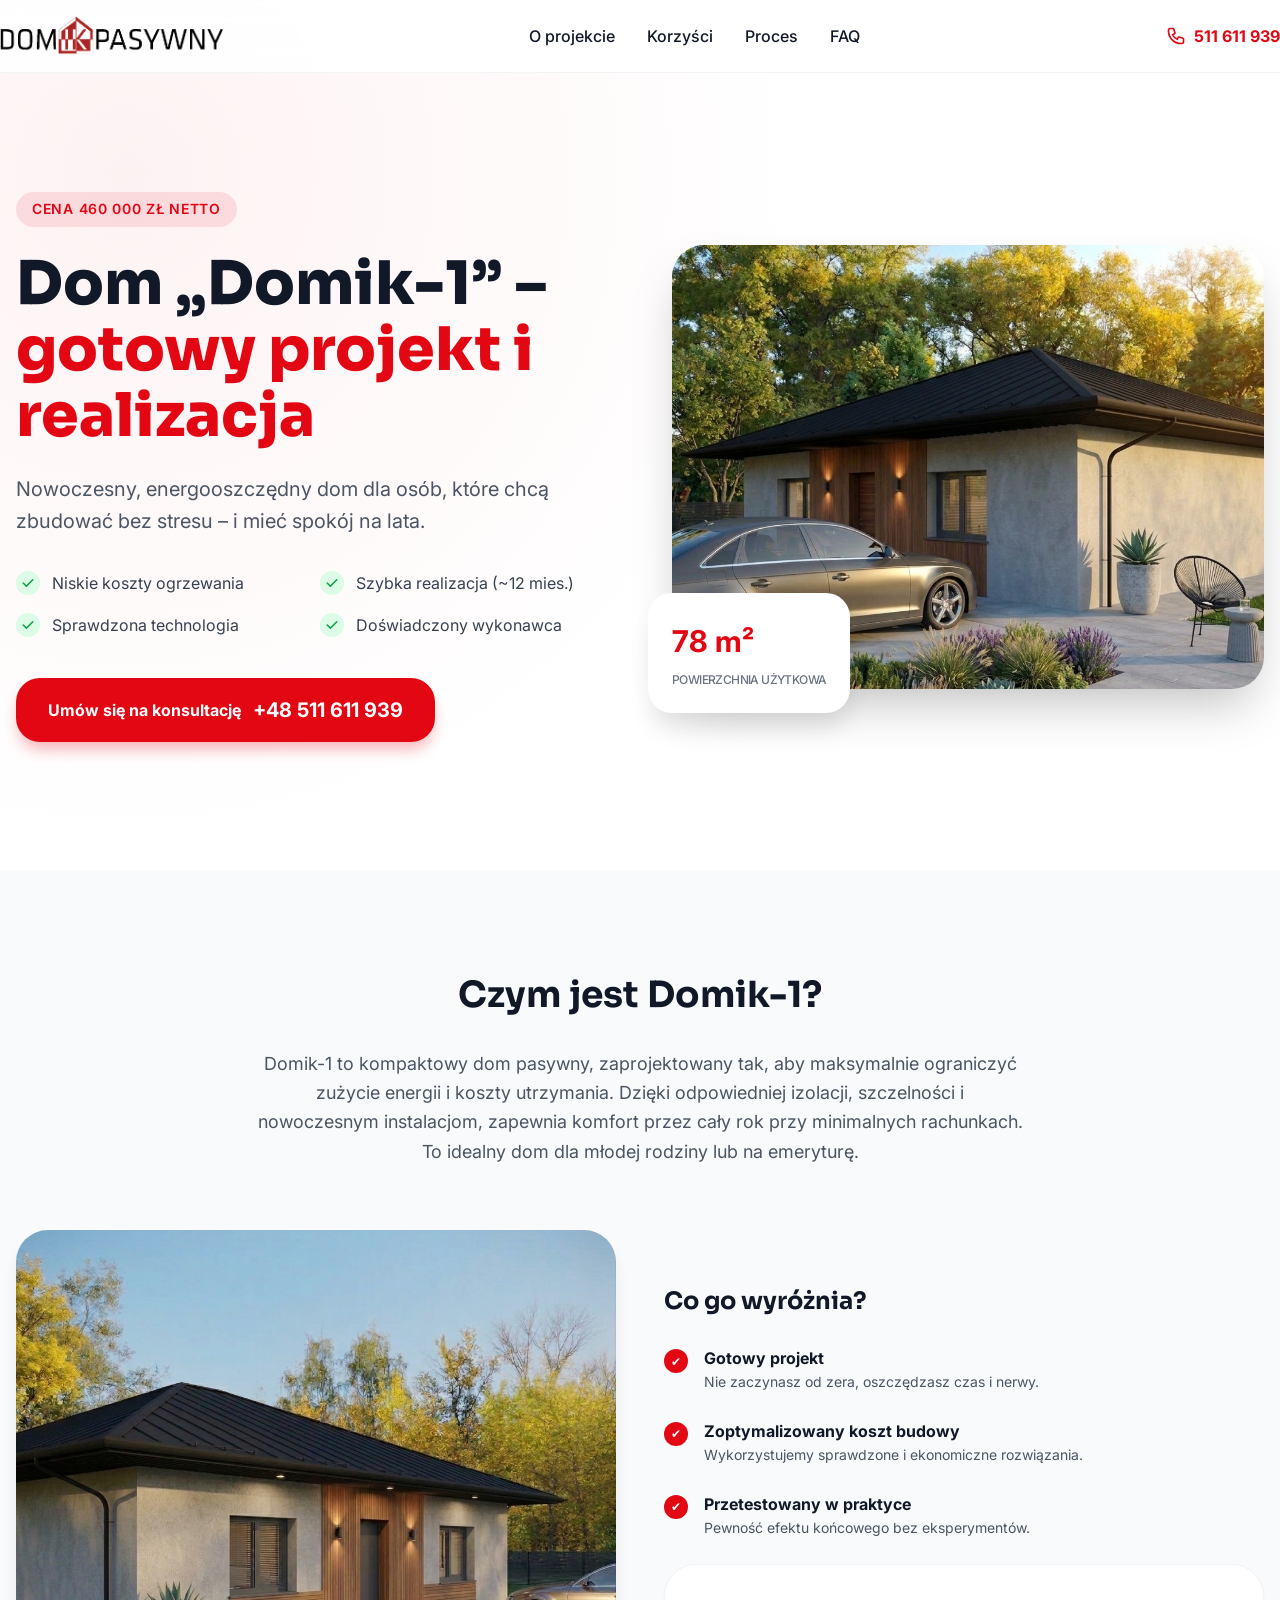
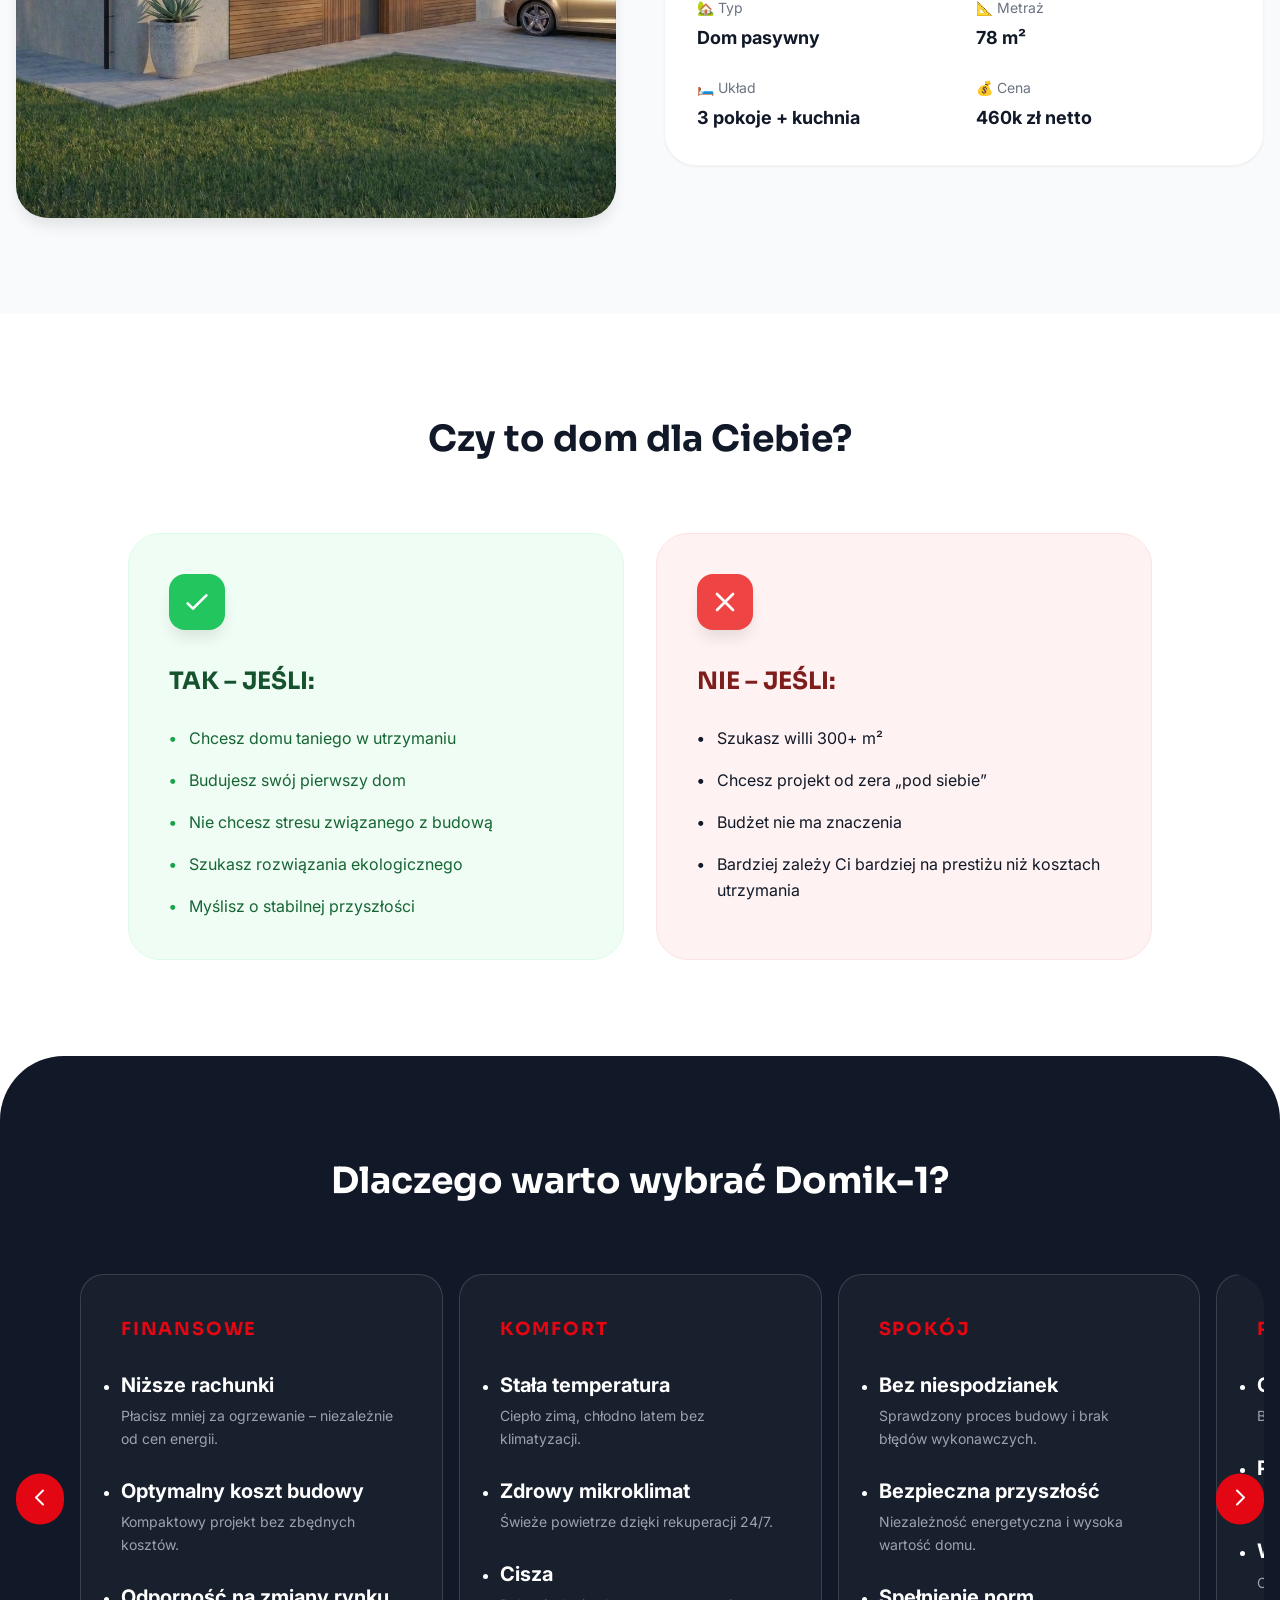
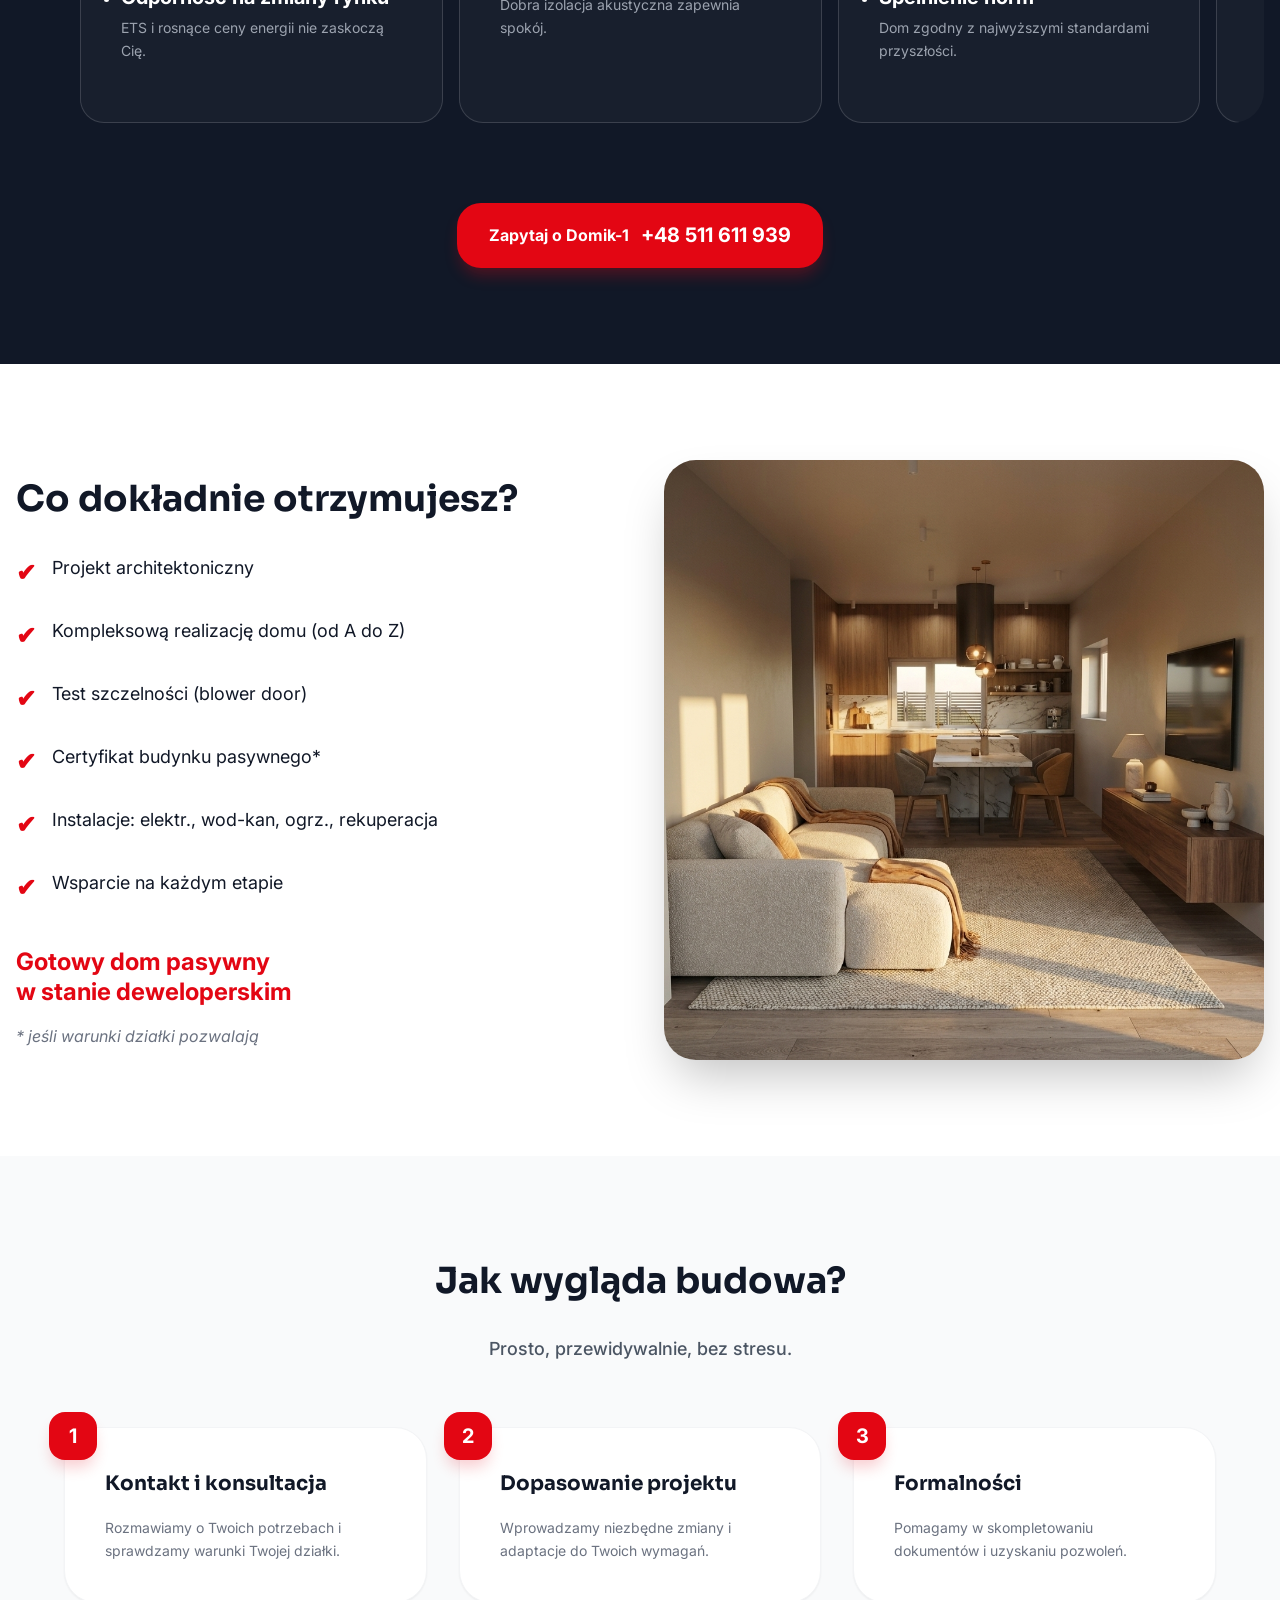
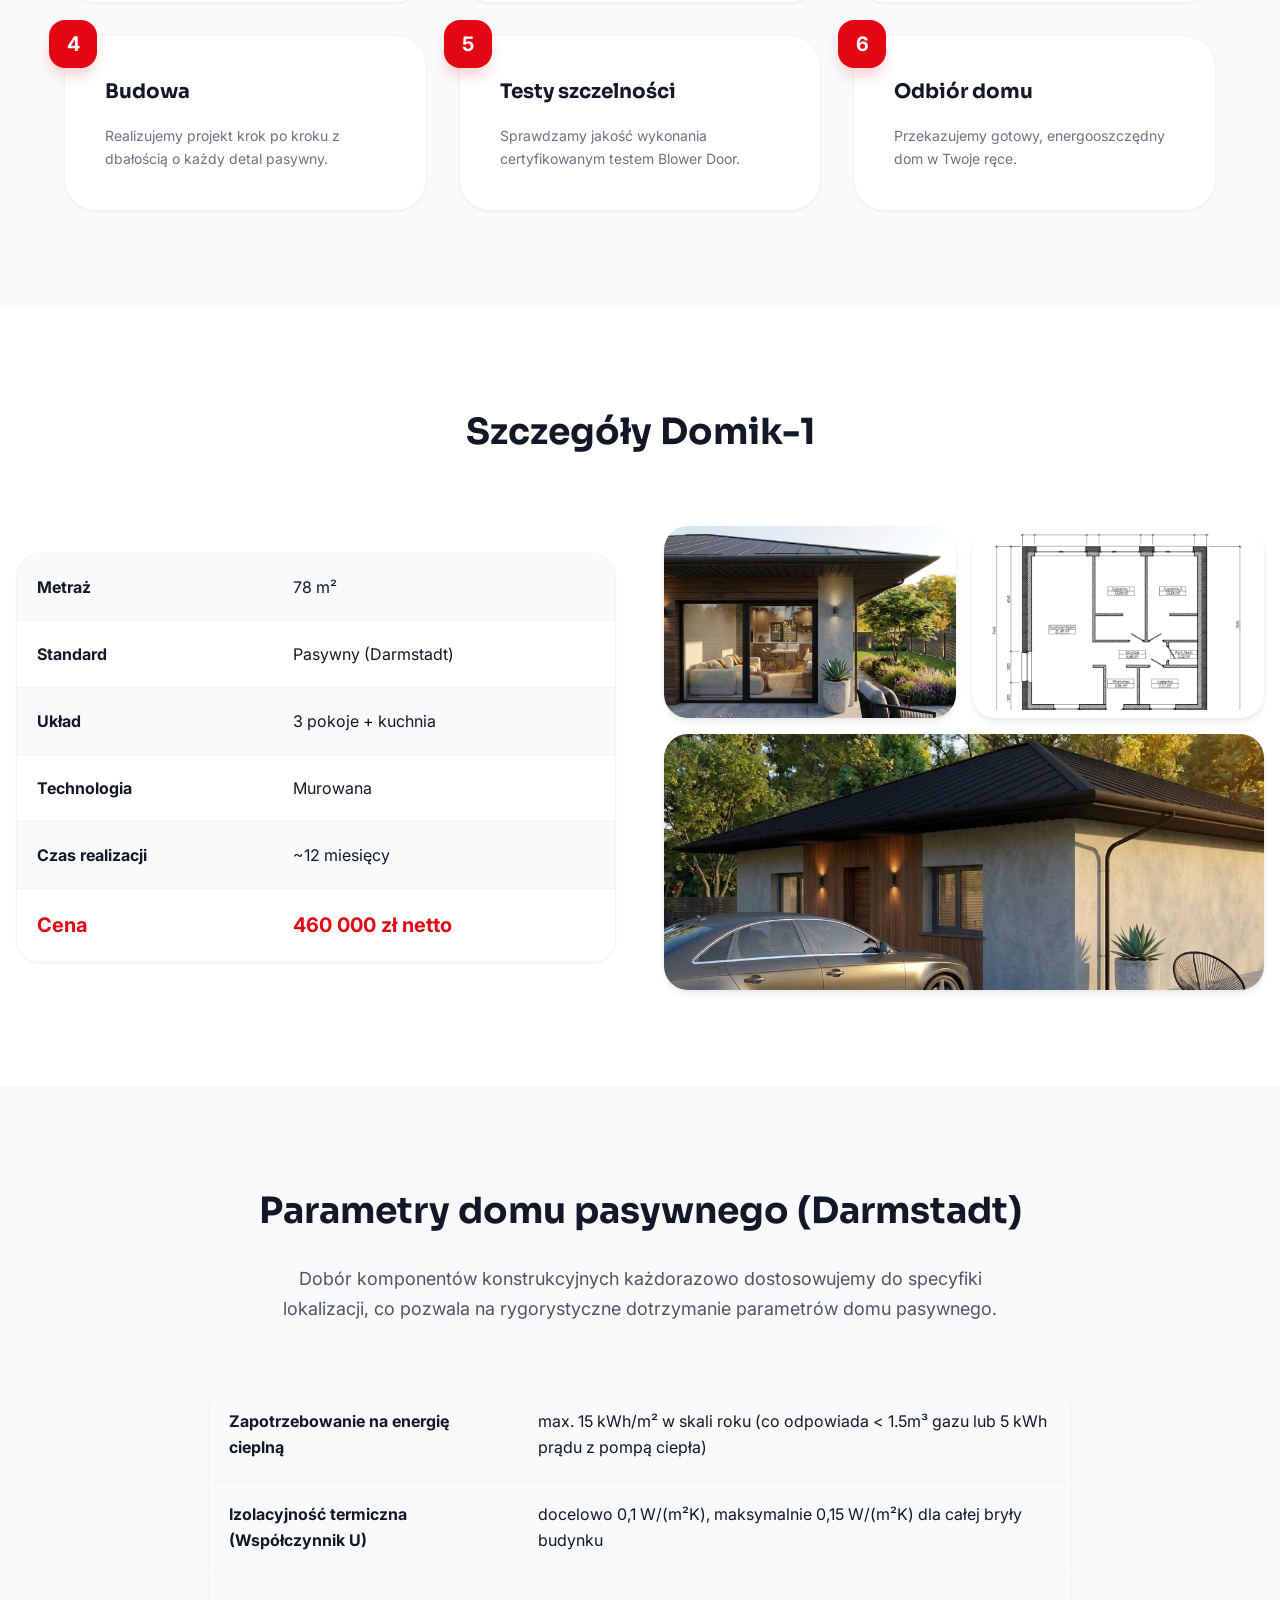
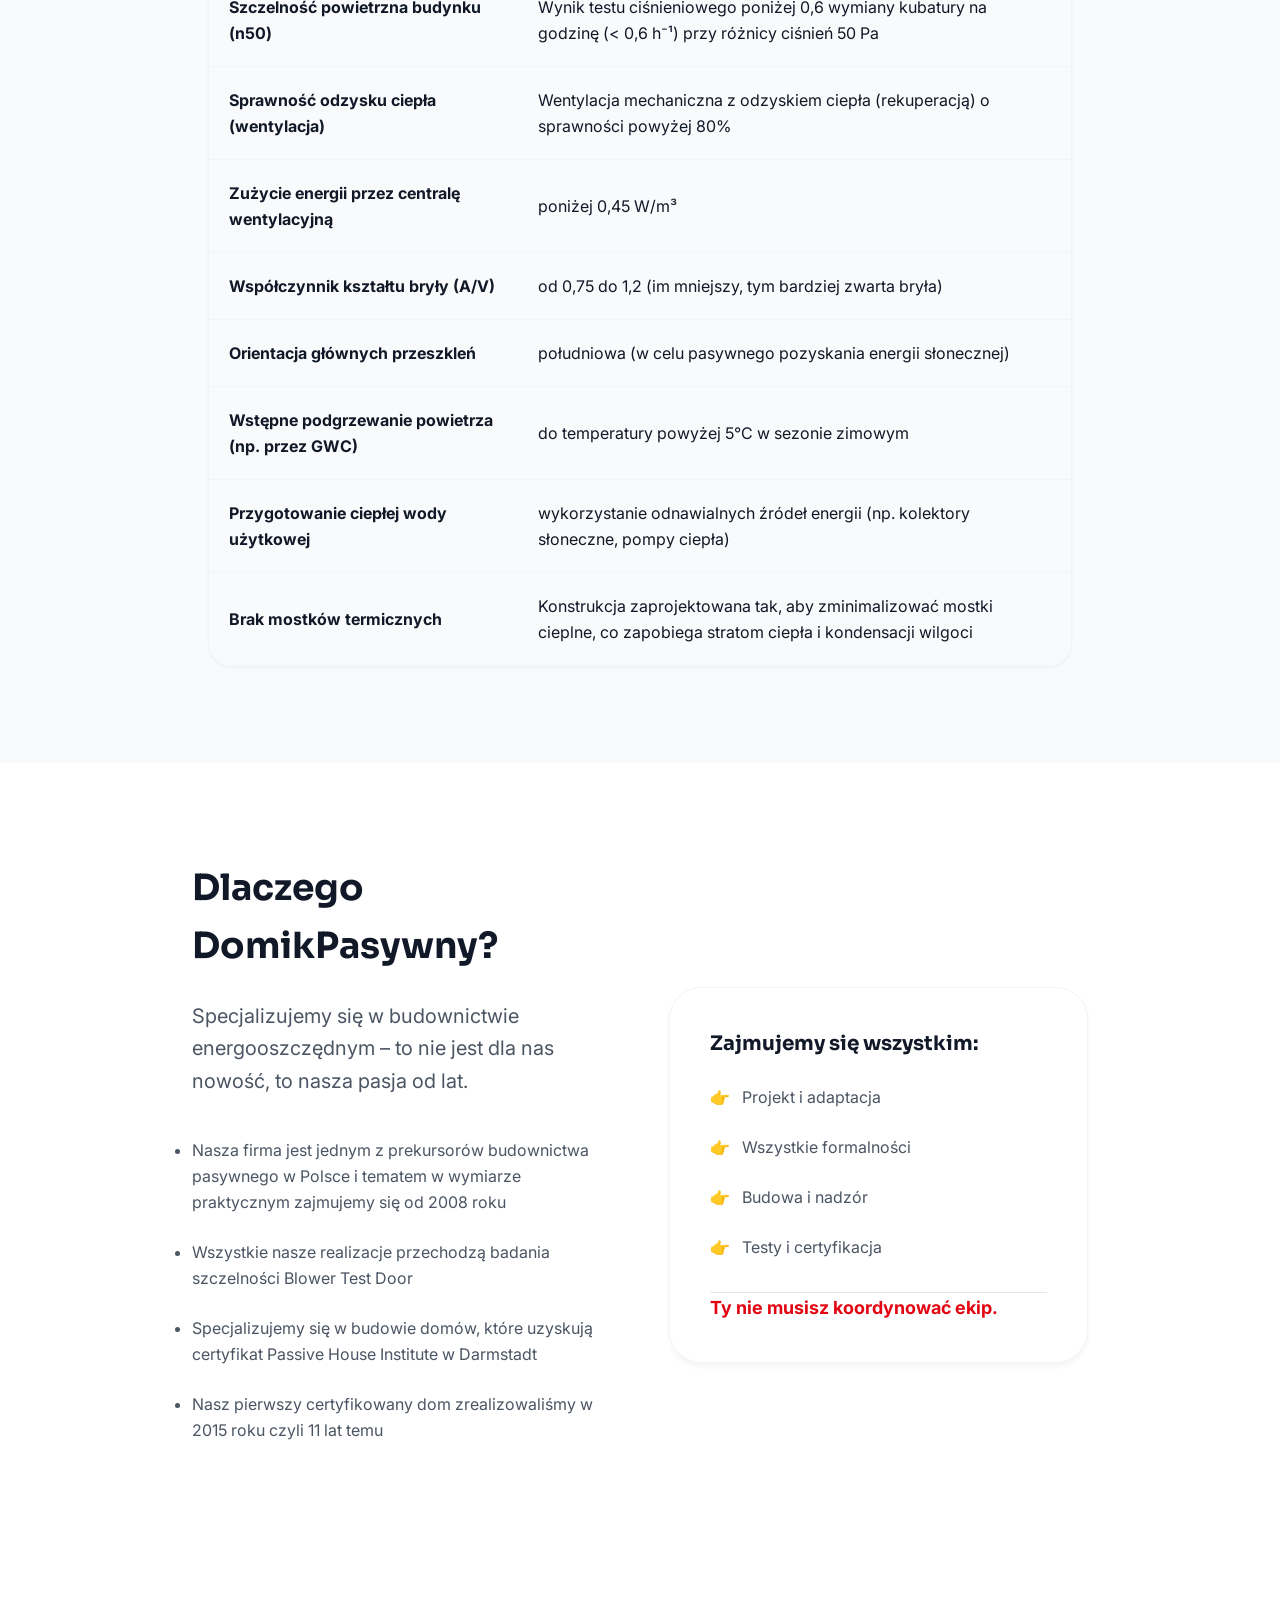
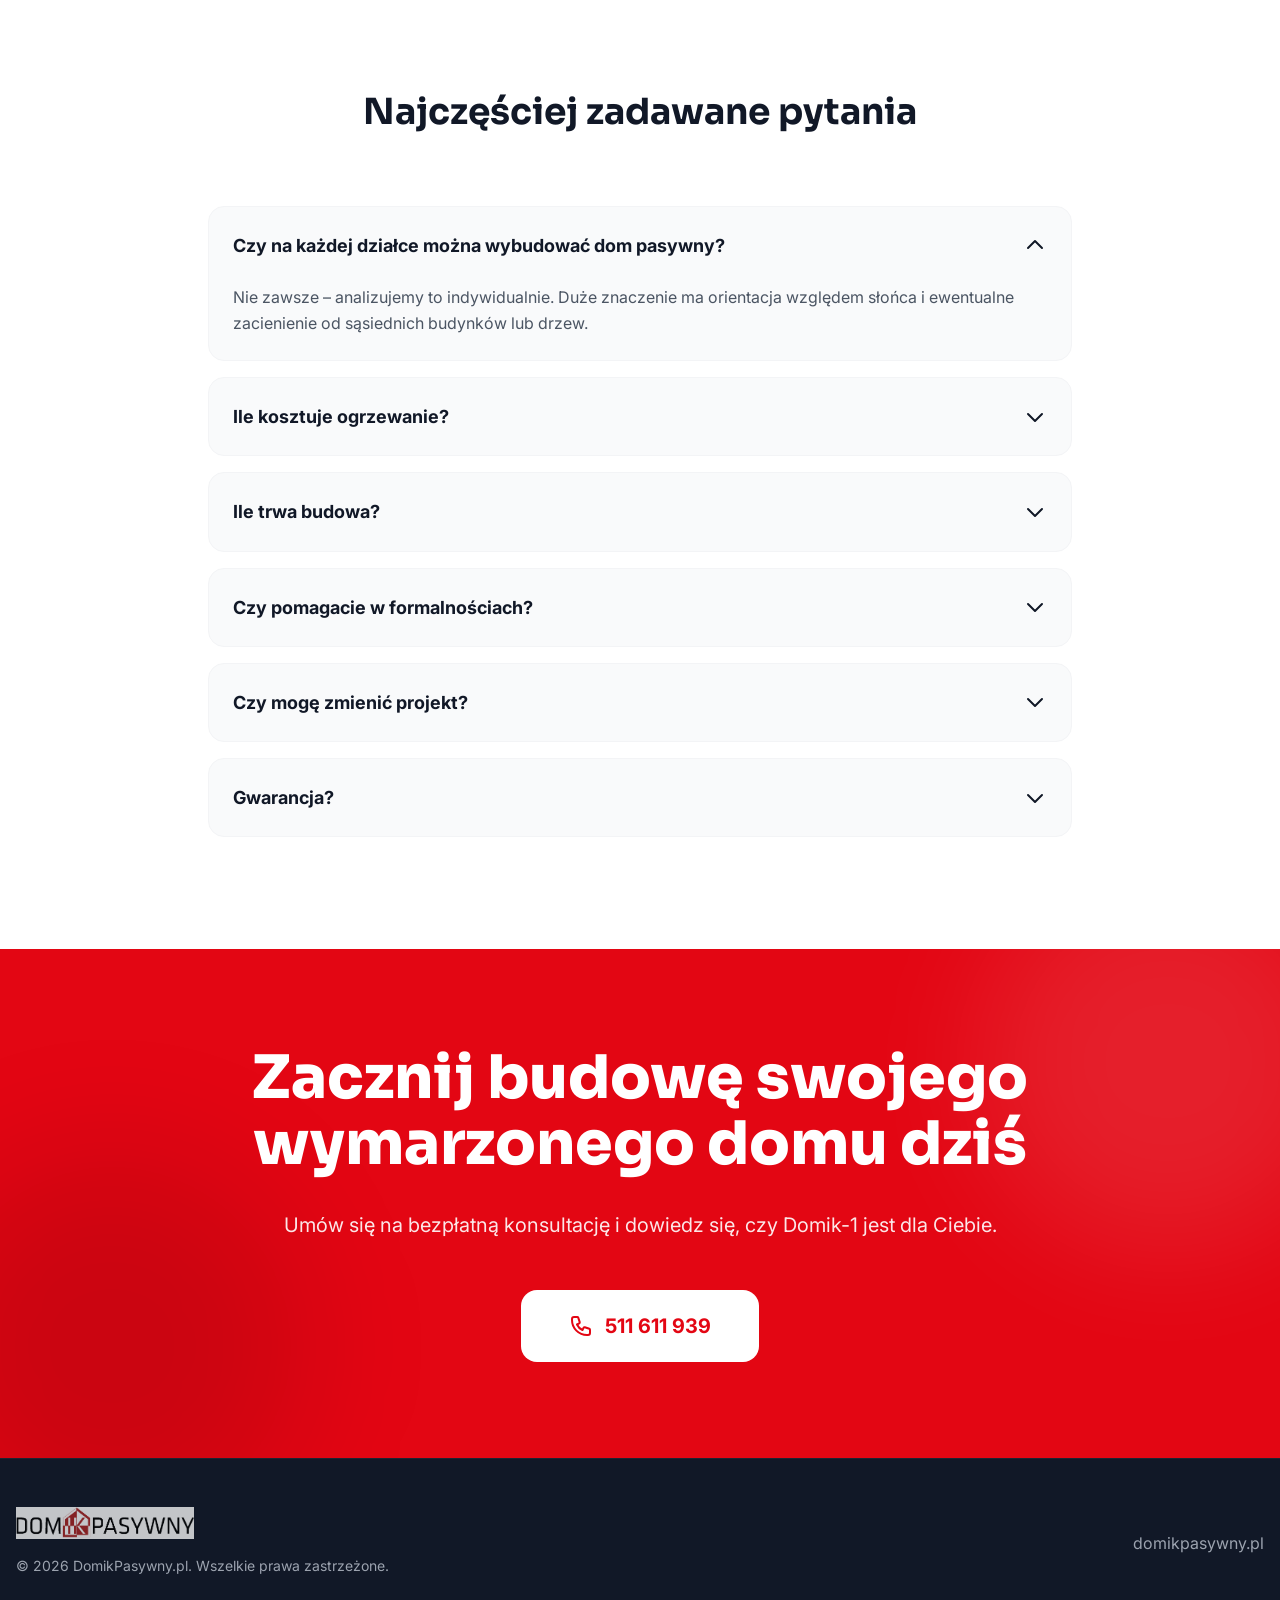
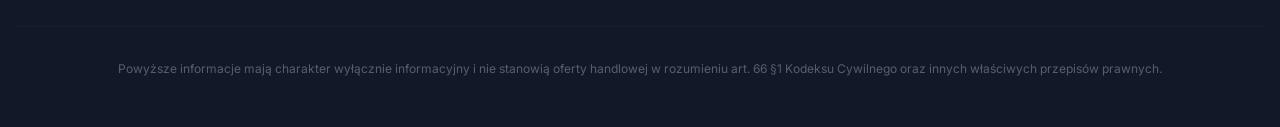
==== commit 18f3356e: "korekty stylu na domikpasywny i domik-1, dodanie parametrów domu pasywnego w domik-1" ====
--- a/domik-1/index.html
+++ b/domik-1/index.html
@@ -513,7 +513,7 @@
     </section>
 
     <!-- Section: Proces -->
-    <section id="proces" class="section-padding bg-gray-50">
+    <section id="proces" class="section-padding bg-gray-50 bg-brand-light">
         <div class="container">
             <div class="section-header">
                 <h2 class="section-title">Jak wygląda budowa?</h2>
@@ -599,16 +599,74 @@
         </div>
     </section>
 
+    <!-- Section: Parametry domu pasywnego -->
+    <section class="section-padding bg-brand-light">
+        <div class="container" style="max-width: 56rem;">
+            <div class="section-header">
+                <h2 class="section-title">Parametry domu pasywnego (Darmstadt)</h2>
+                <p class="section-description">
+                    Dobór komponentów konstrukcyjnych każdorazowo dostosowujemy do specyfiki lokalizacji, co pozwala na rygorystyczne dotrzymanie parametrów domu pasywnego.
+                </p>
+            </div>
+            <div class="table-wrapper">
+                <table class="data-table">
+                    <tbody>
+                        <tr>
+                            <td><strong>Zapotrzebowanie na energię cieplną</strong></td>
+                            <td>max. 15 kWh/m² w skali roku (co odpowiada &lt; 1.5m³ gazu lub 5 kWh prądu z pompą ciepła)</td>
+                        </tr>
+                        <tr>
+                            <td><strong>Izolacyjność termiczna (Współczynnik U)</strong></td>
+                            <td>docelowo 0,1 W/(m²K), maksymalnie 0,15 W/(m²K) dla całej bryły budynku</td>
+                        </tr>
+                        <tr>
+                            <td><strong>Szczelność powietrzna budynku (n50)</strong></td>
+                            <td>Wynik testu ciśnieniowego poniżej 0,6 wymiany kubatury na godzinę (&lt; 0,6 h⁻¹) przy różnicy ciśnień 50 Pa</td>
+                        </tr>
+                        <tr>
+                            <td><strong>Sprawność odzysku ciepła (wentylacja)</strong></td>
+                            <td>Wentylacja mechaniczna z odzyskiem ciepła (rekuperacją) o sprawności powyżej 80%</td>
+                        </tr>
+                        <tr>
+                            <td><strong>Zużycie energii przez centralę wentylacyjną</strong></td>
+                            <td>poniżej 0,45 W/m³</td>
+                        </tr>
+                        <tr>
+                            <td><strong>Współczynnik kształtu bryły (A/V)</strong></td>
+                            <td>od 0,75 do 1,2 (im mniejszy, tym bardziej zwarta bryła)</td>
+                        </tr>
+                        <tr>
+                            <td><strong>Orientacja głównych przeszkleń</strong></td>
+                            <td>południowa (w celu pasywnego pozyskania energii słonecznej)</td>
+                        </tr>
+                        <tr>
+                            <td><strong>Wstępne podgrzewanie powietrza (np. przez GWC)</strong></td>
+                            <td>do temperatury powyżej 5°C w sezonie zimowym</td>
+                        </tr>
+                        <tr>
+                            <td><strong>Przygotowanie ciepłej wody użytkowej</strong></td>
+                            <td>wykorzystanie odnawialnych źródeł energii (np. kolektory słoneczne, pompy ciepła)</td>
+                        </tr>
+                        <tr>
+                            <td><strong>Brak mostków termicznych</strong></td>
+                            <td>Konstrukcja zaprojektowana tak, aby zminimalizować mostki cieplne, co zapobiega stratom ciepła i kondensacji wilgoci</td>
+                        </tr>
+                    </tbody>
+                </table>
+            </div>
+        </div>
+    </section>
+
     <!-- Section: Dlaczego My? -->
-    <section class="section-padding bg-brand-dark text-white">
+    <section class="section-padding bg-gray-50">
         <div class="container">
             <div class="why-us-content">
                 <div class="why-us-text">
                     <h2 class="section-title">Dlaczego DomikPasywny?</h2>
-                    <p class="text-xl text-gray-400 mb-10">
+                    <p class="text-xl text-gray-600 mb-10">
                         Specjalizujemy się w budownictwie energooszczędnym – to nie jest dla nas nowość, to nasza pasja od lat.
                     </p>
-                    <ul class="benefit-list text-gray-400 mb-12">
+                    <ul class="benefit-list text-gray-600 mb-12">
                         <li>Nasza firma jest jednym z prekursorów budownictwa pasywnego w Polsce i tematem w wymiarze praktycznym zajmujemy się od 2008 roku</li>
                         <li>Wszystkie nasze realizacje przechodzą badania szczelności Blower Test Door</li>
                         <li>Specjalizujemy się w budowie domów, które uzyskują certyfikat Passive House Institute w Darmstadt</li>
@@ -617,7 +675,7 @@
                 </div>
                 <div class="why-us-card">
                     <h3 class="text-xl font-bold mb-6">Zajmujemy się wszystkim:</h3>
-                    <ul class="benefit-list text-gray-400">
+                    <ul class="benefit-list text-gray-600">
                         <li class="flex items-center gap-3">
                             <span class="text-brand-red">👉</span> Projekt i adaptacja
                         </li>
@@ -631,7 +689,7 @@
                             <span class="text-brand-red">👉</span> Testy i certyfikacja
                         </li>
                     </ul>
-                    <div class="mt-8 pt-8" style="border-top: 1px solid rgba(255,255,255,0.1);">
+                    <div class="mt-8 pt-8" style="border-top: 1px solid var(--gray-200);">
                         <p class="text-brand-red font-bold text-lg">Ty nie musisz koordynować ekip.</p>
                     </div>
                 </div>
--- a/style.css
+++ b/style.css
@@ -85,6 +85,7 @@
 
 /* Typography Utility */
 .text-brand-red { color: var(--brand-red); }
+.text-white { color: var(--white); }
 .text-gray-400 { color: var(--gray-400); }
 .text-gray-500 { color: var(--gray-500); }
 .text-gray-600 { color: var(--gray-600); }
@@ -248,7 +249,7 @@
 }
 
 @media (min-width: 1024px) {
-    .hero-text {
+    .hero-content .hero-text {
         width: 50%;
     }
 }
@@ -400,6 +401,10 @@
     background-color: var(--brand-light);
 }
 
+.bg-brand-dark {
+    background-color: var(--brand-dark);
+}
+
 .section-header {
     max-width: 48rem;
     margin: 0 auto 4rem;
@@ -729,7 +734,7 @@
 
 /* Table */
 .table-wrapper {
-    overflow: hidden;
+    overflow-x: auto;
     border: 1px solid var(--gray-100);
     border-radius: 1.5rem;
     box-shadow: 0 1px 2px 0 rgba(0, 0, 0, 0.05);
@@ -805,10 +810,11 @@
 }
 
 .why-us-card {
-    background-color: rgba(255, 255, 255, 0.05);
+    background-color: var(--white);
     padding: 2.5rem;
     border-radius: var(--radius-4xl);
-    border: 1px solid rgba(255, 255, 255, 0.1);
+    border: 1px solid var(--gray-100);
+    box-shadow: 0 4px 6px -1px rgba(0, 0, 0, 0.05);
 }
 
 /* FAQ */
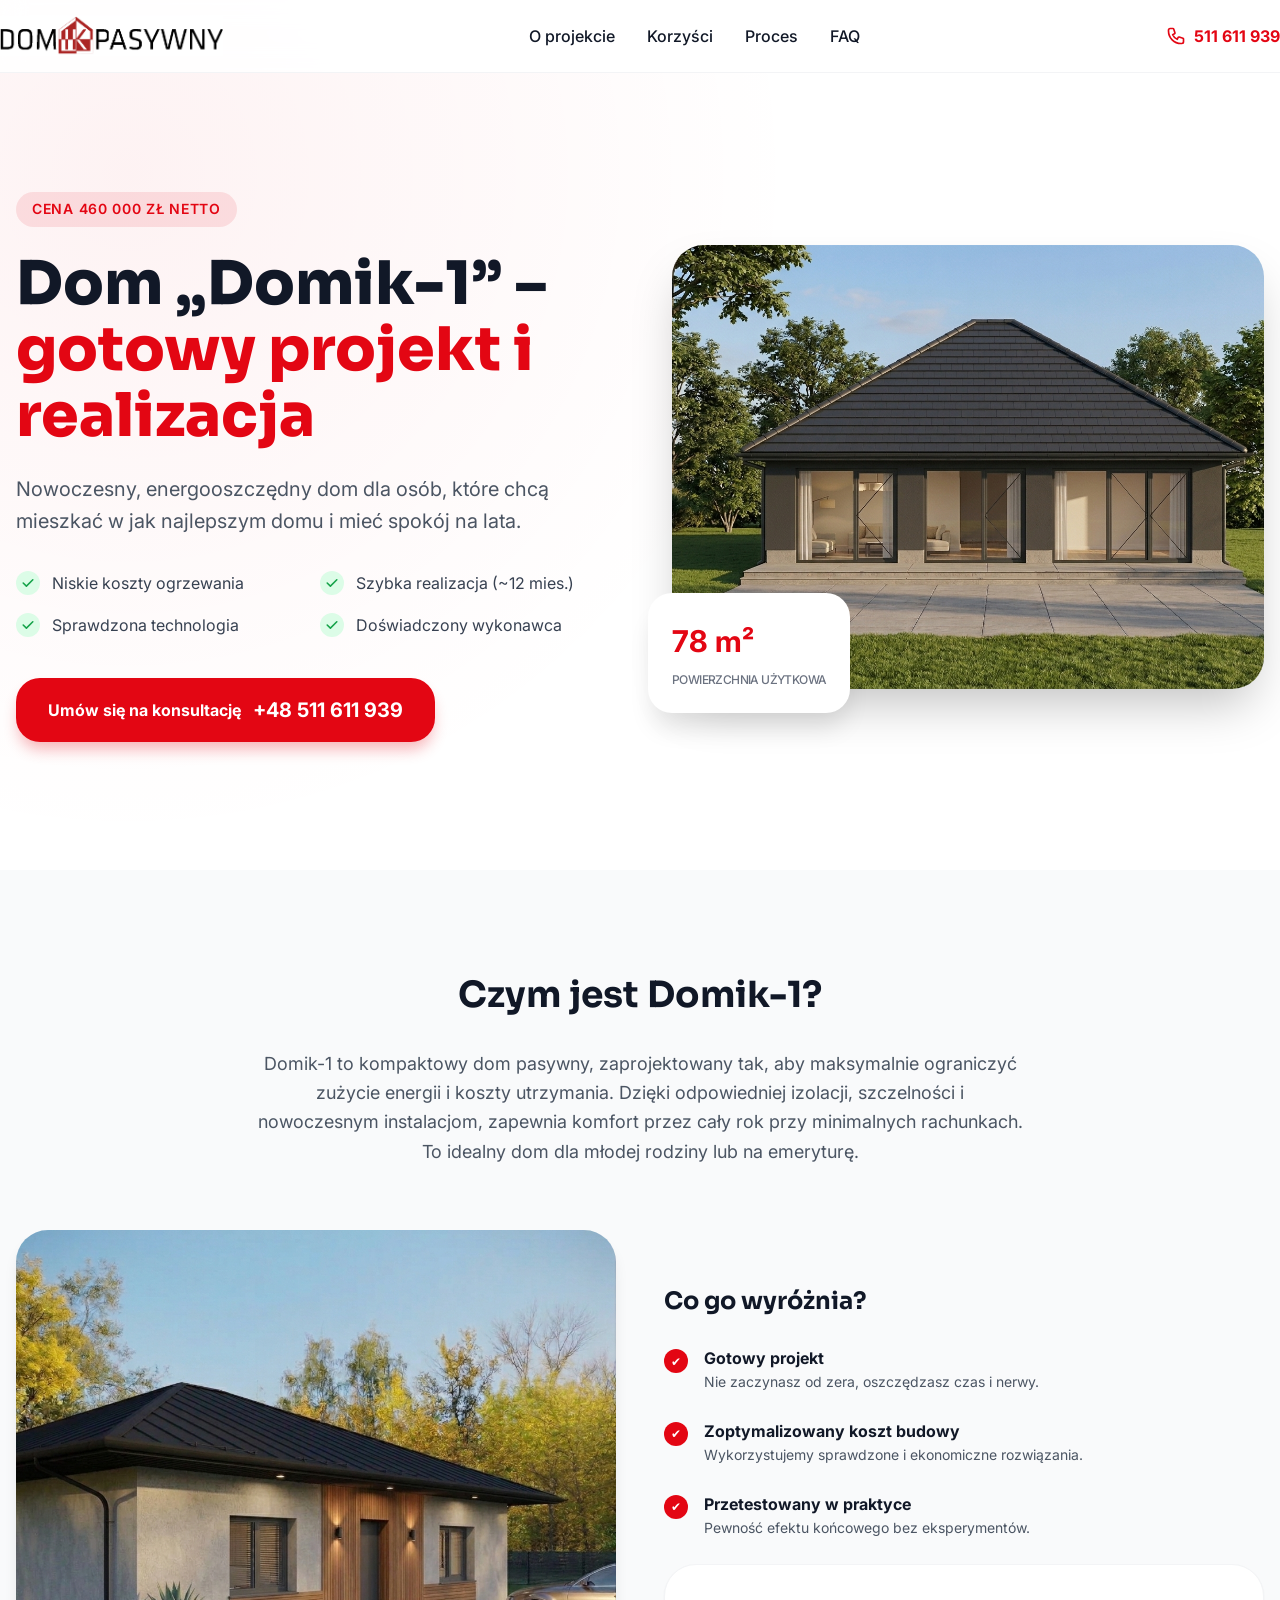
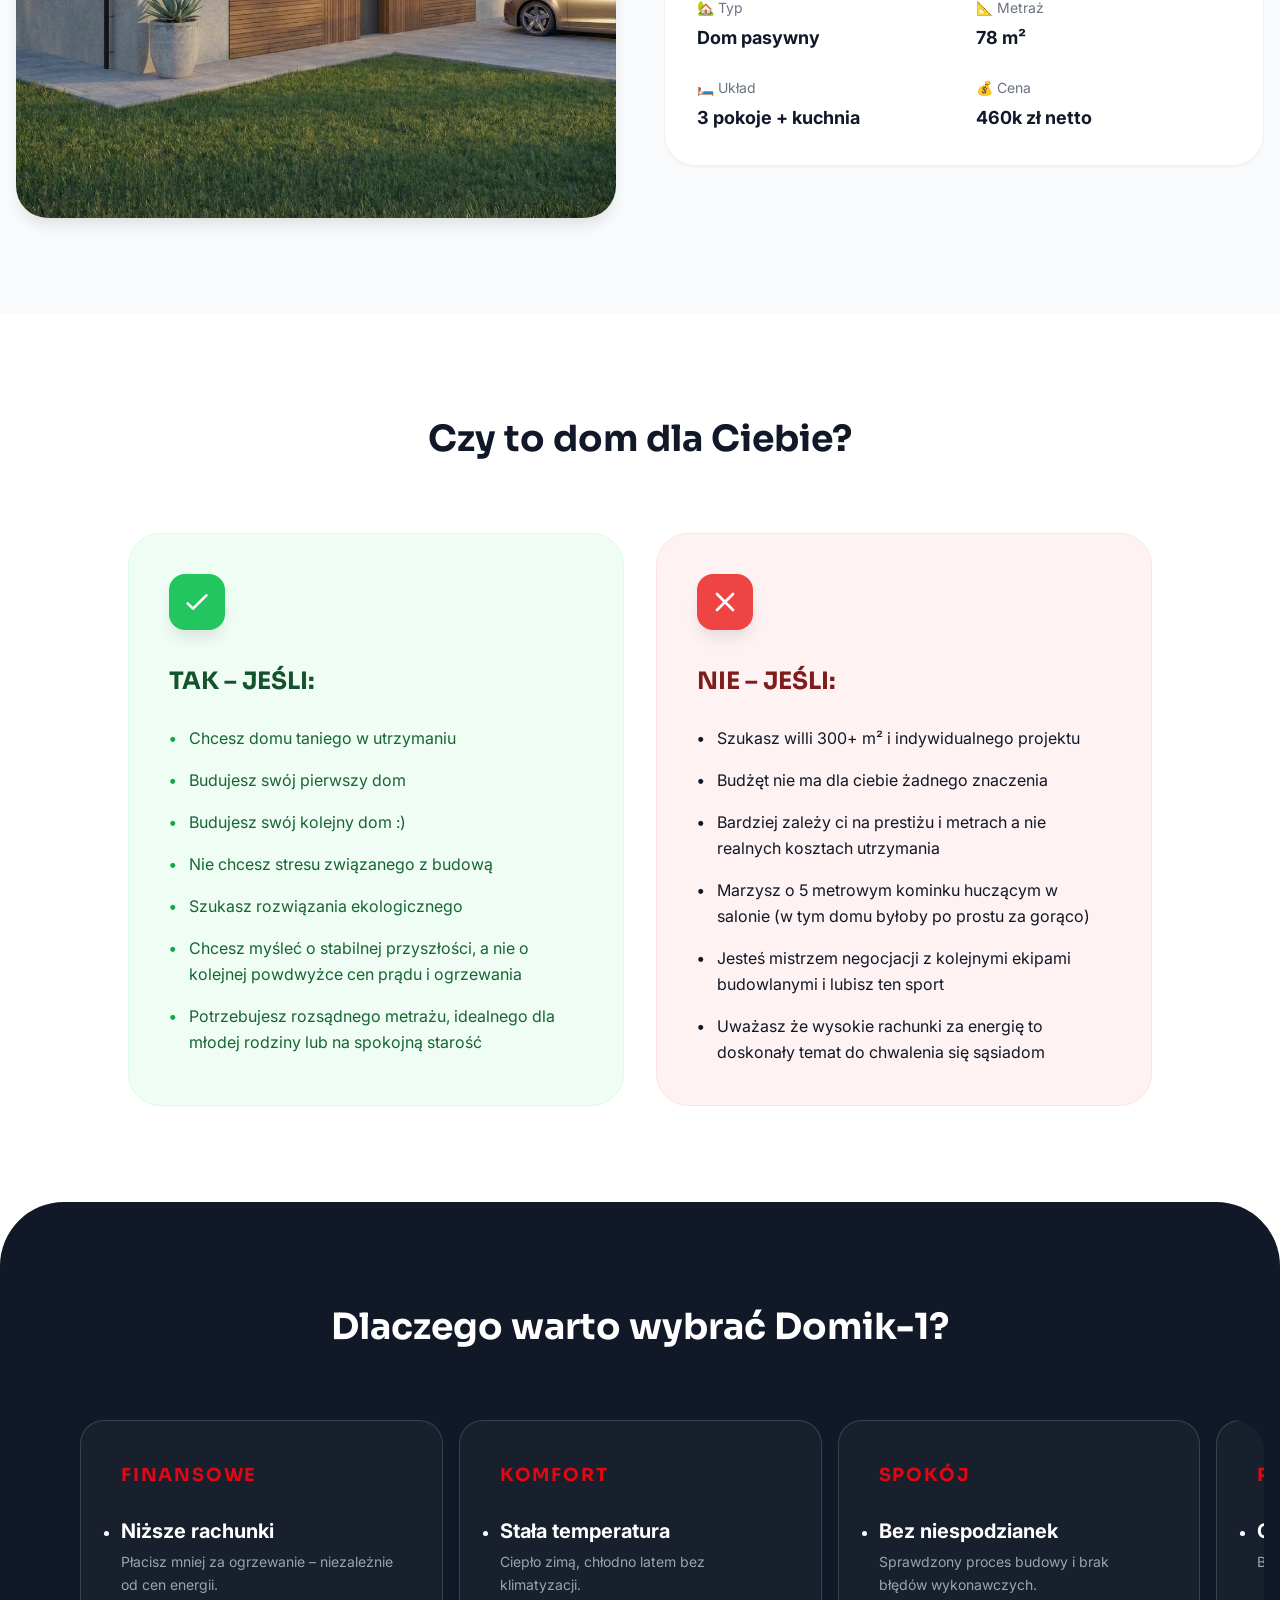
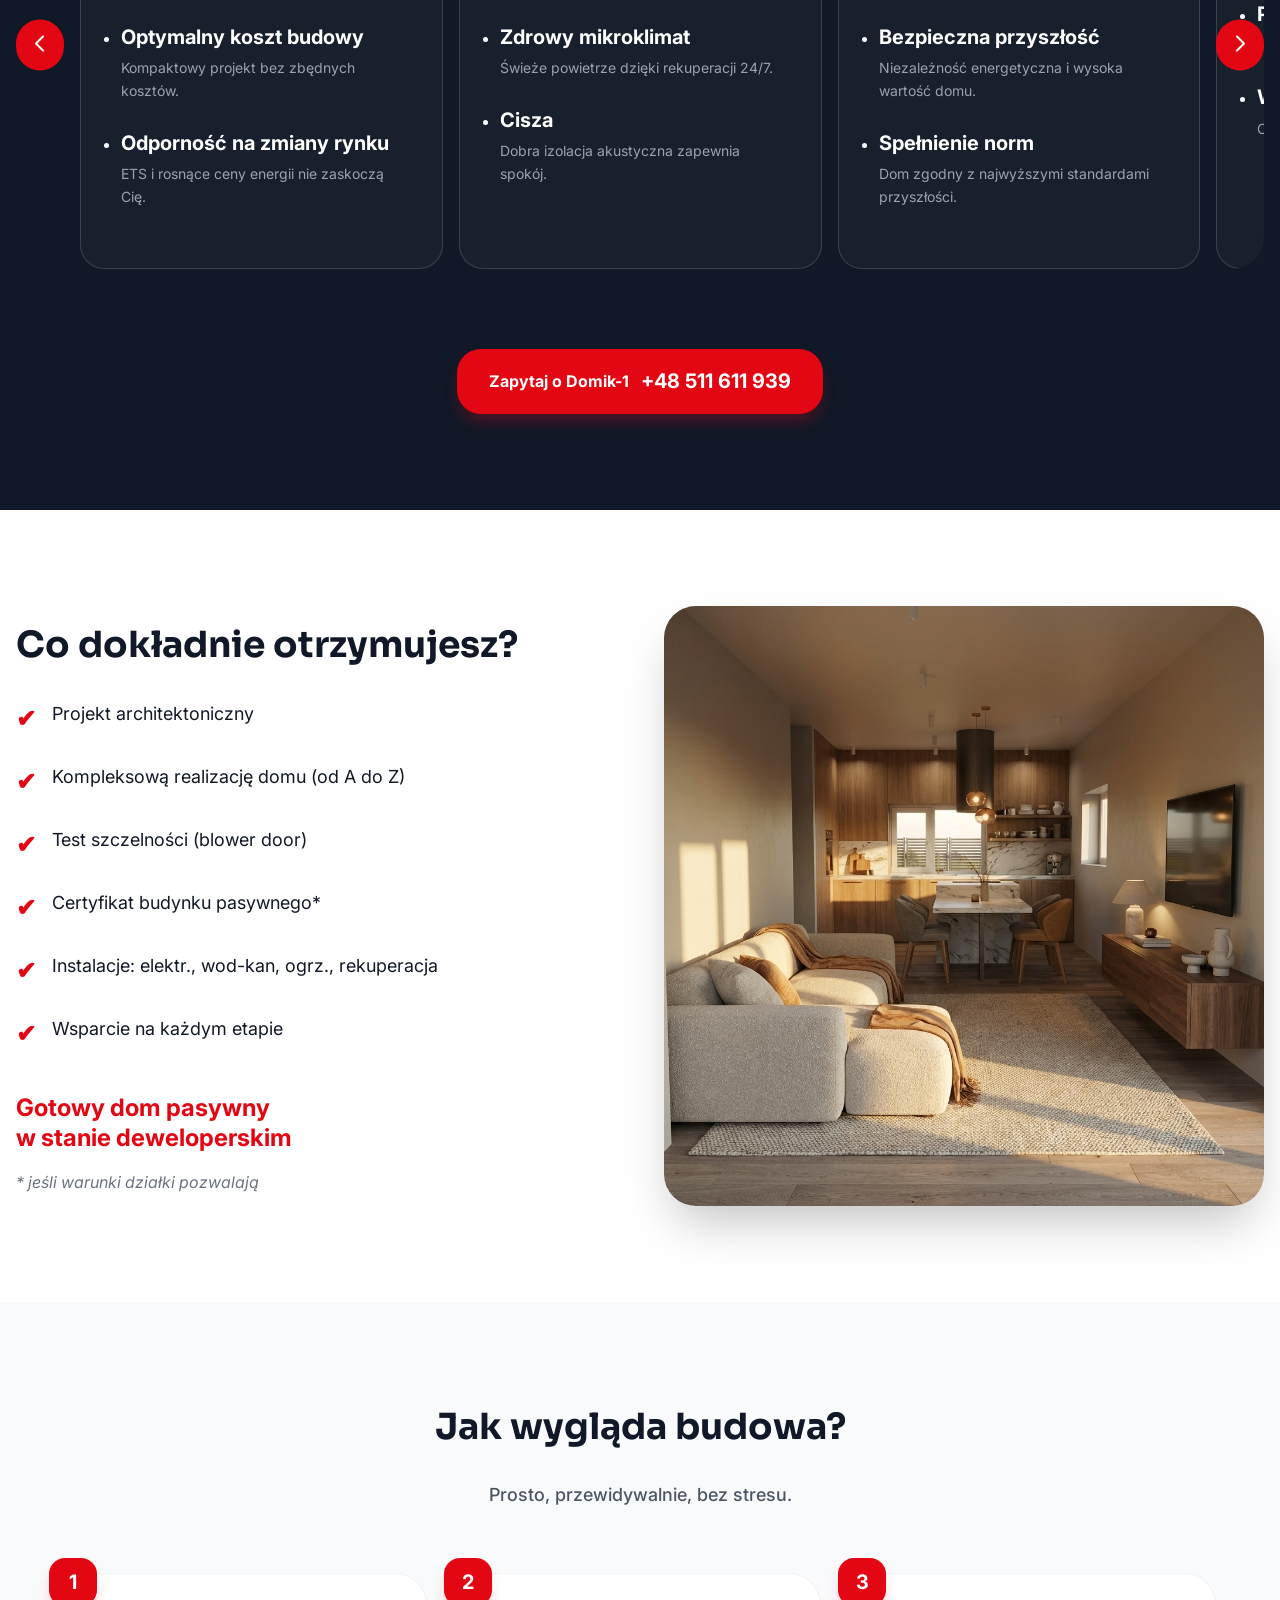
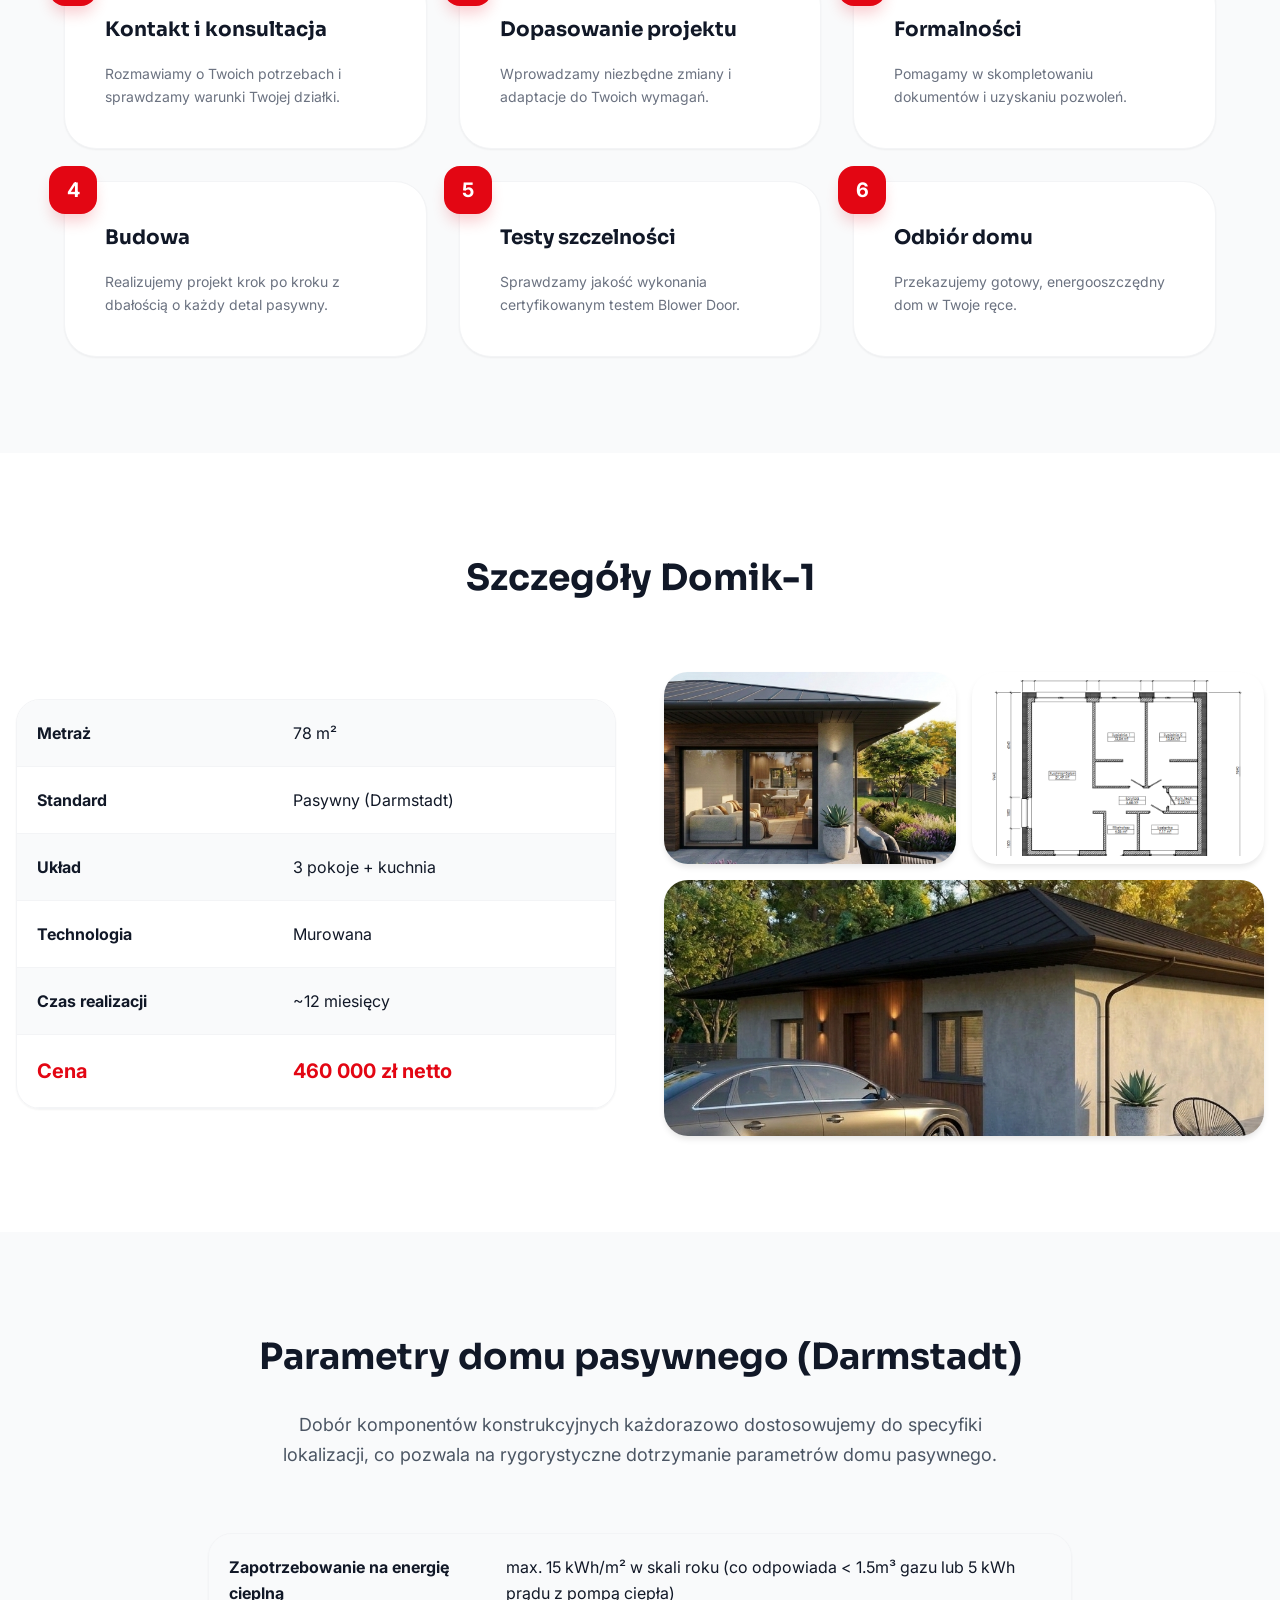
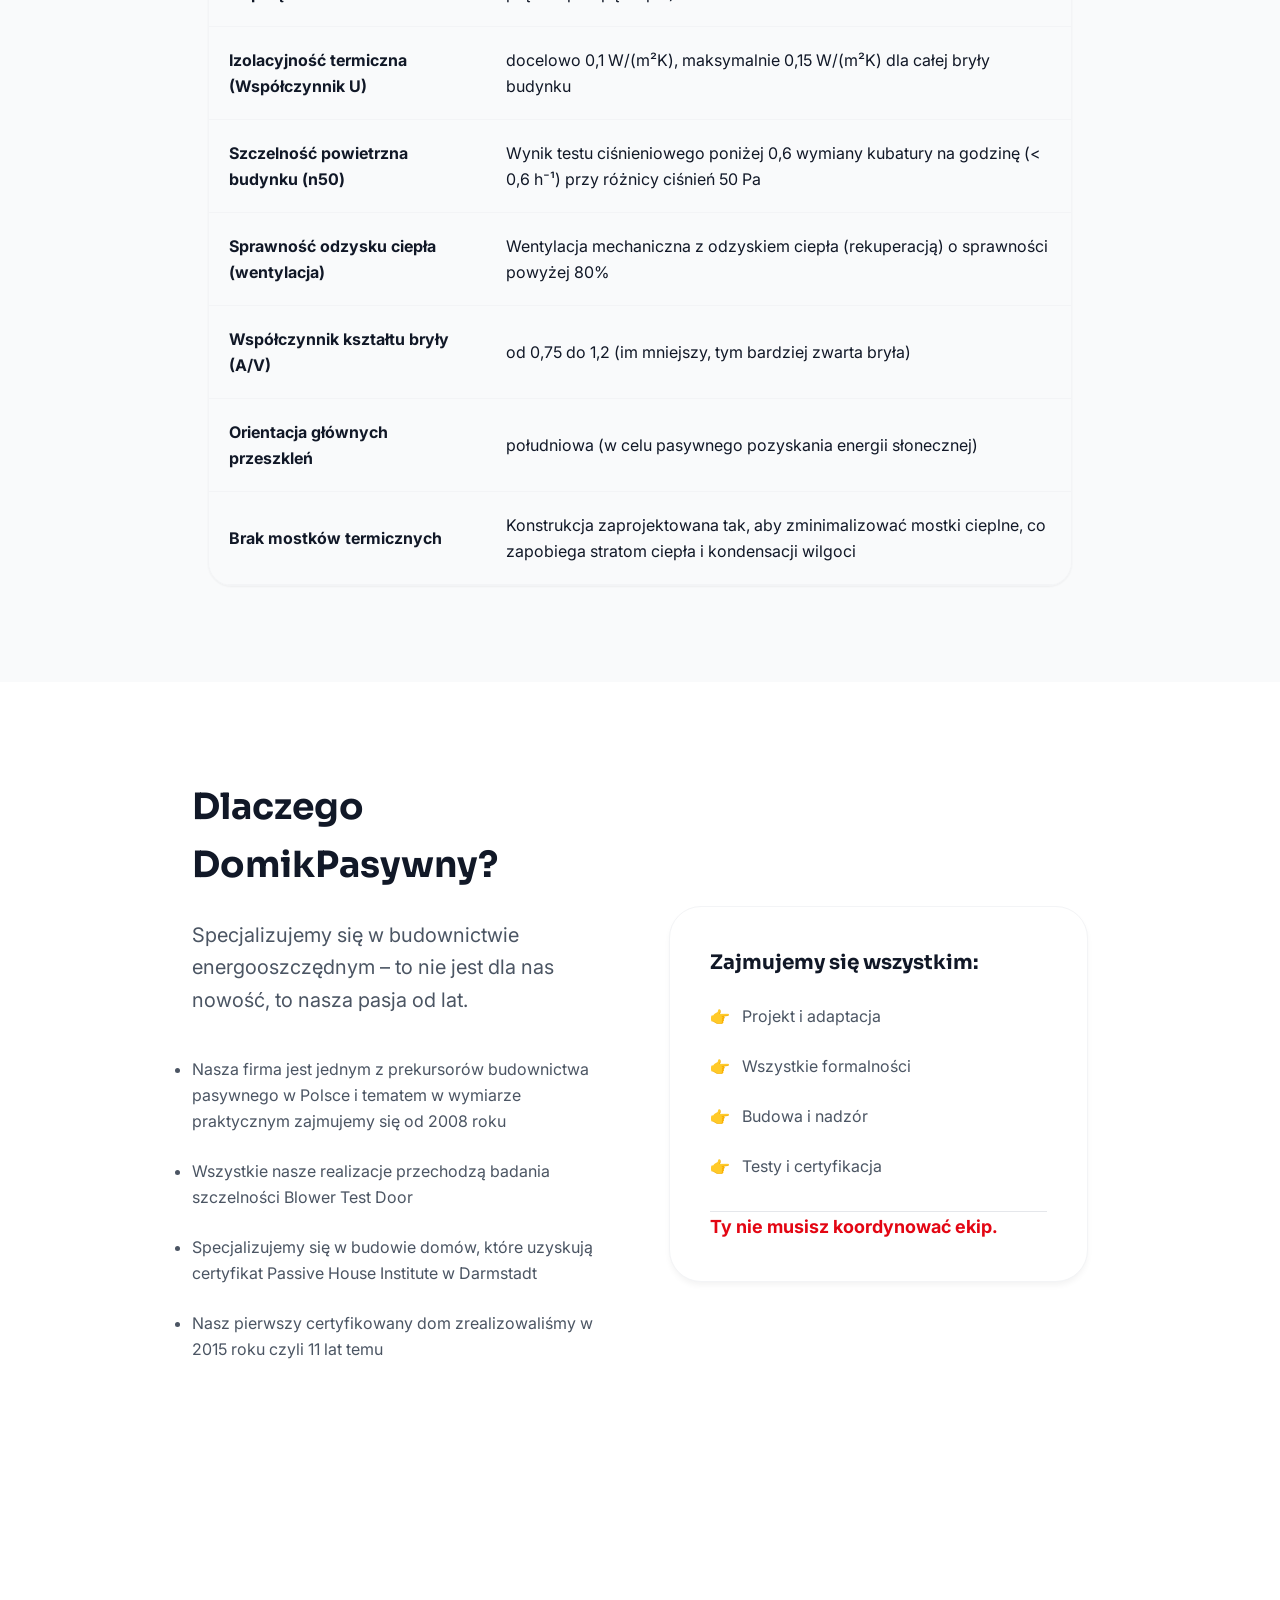
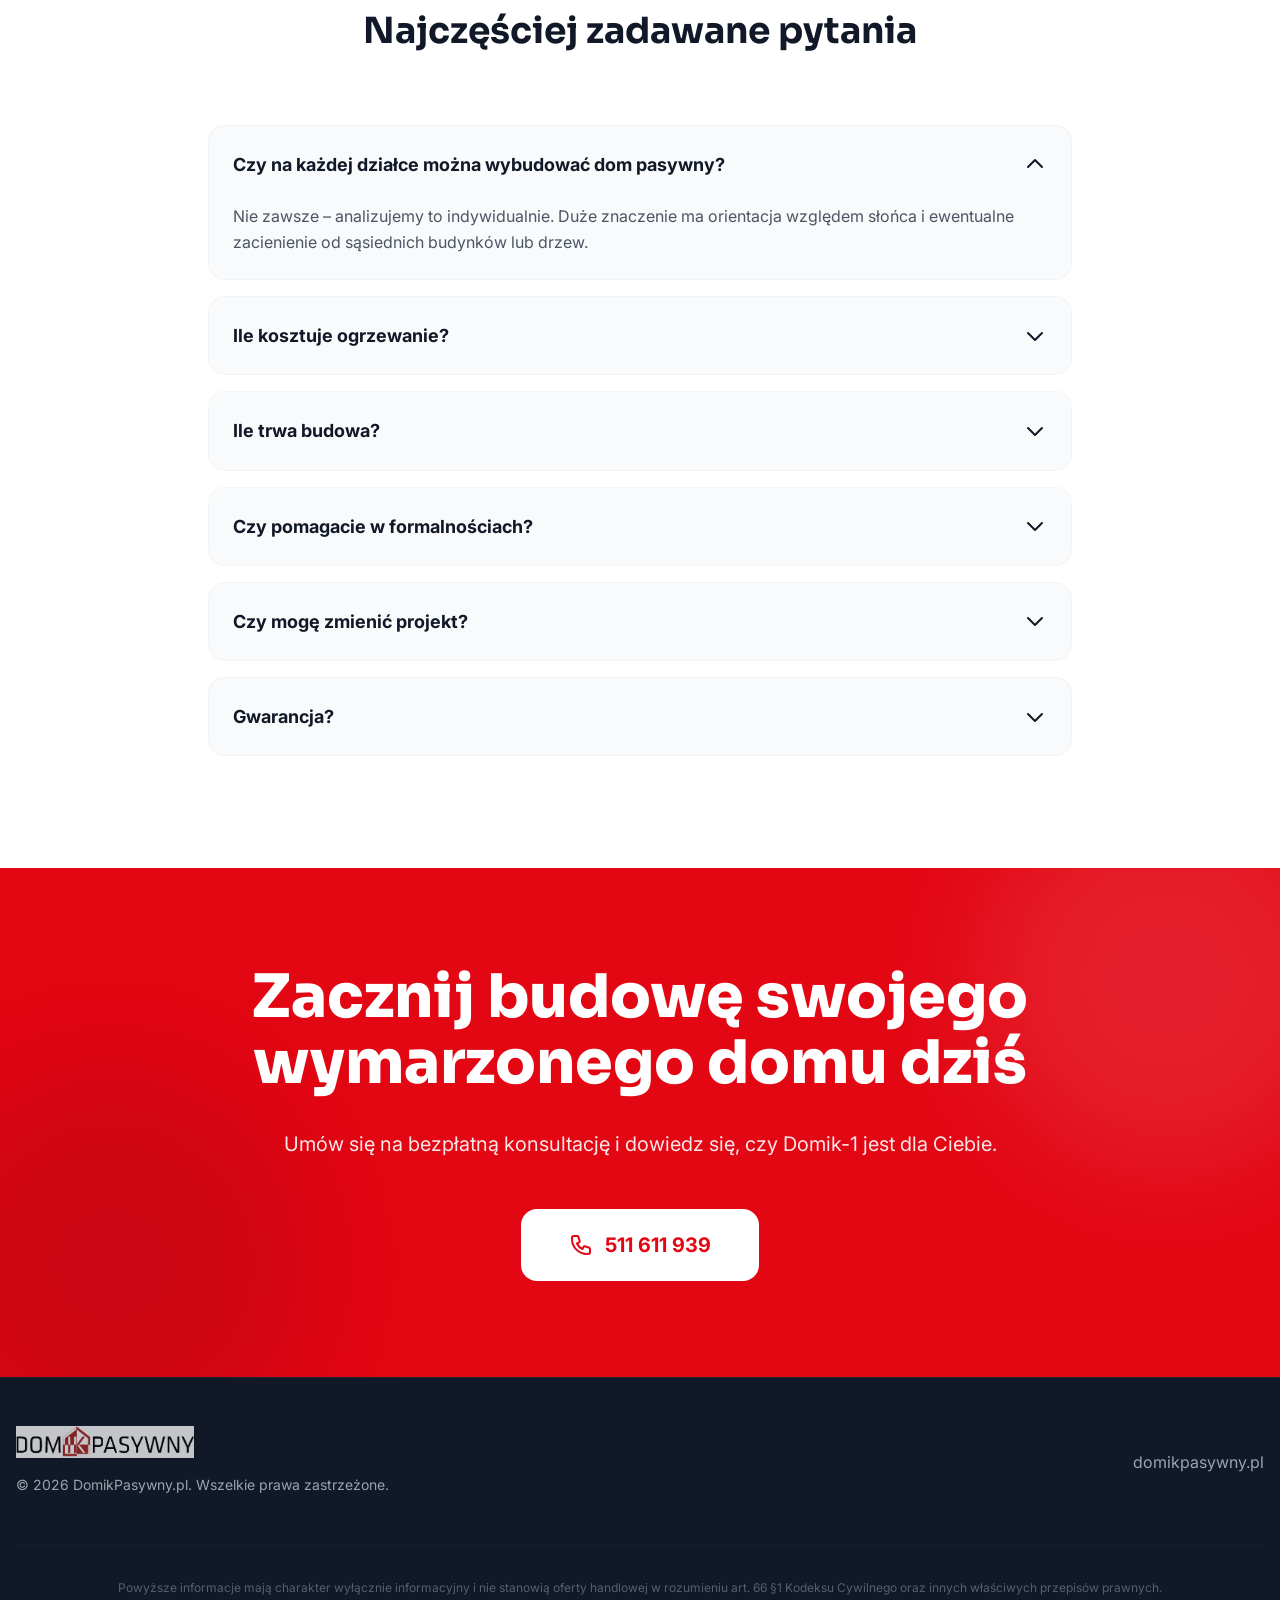
==== commit 11d64480: "Korekty po spotaniu z IK" ====
--- a/domik-1/index.html
+++ b/domik-1/index.html
@@ -63,7 +63,7 @@
                         Dom „Domik-1” – <span class="text-brand-red">gotowy projekt i realizacja</span>
                     </h1>
                     <p class="hero-description">
-                        Nowoczesny, energooszczędny dom dla osób, które chcą zbudować bez stresu – i mieć spokój na lata.
+                        Nowoczesny, energooszczędny dom dla osób, które chcą mieszkać w jak najlepszym domu i mieć spokój na lata.
                     </p>
                     
                     <ul class="hero-features">
@@ -102,7 +102,7 @@
                 </div>
                 
                 <div class="hero-image-wrapper">
-                    <img src="assets/1 - wizualizacja exterior.jpg" alt="Wizualizacja Domik-1" class="hero-image" onclick="openModal(this.src, this.alt)">
+                    <img src="assets/ext-south-1.jpg" alt="Wizualizacja Domik-1" class="hero-image" onclick="openModal(this.src, this.alt)">
                     <div class="hero-stats">
                         <p class="stat-value">78 m²</p>
                         <p class="stat-label">Powierzchnia użytkowa</p>
@@ -200,6 +200,10 @@
                         </li>
                         <li class="comp-list-item">
                             <span class="text-green-600 font-bold">•</span>
+                            <span class="text-green-800">Budujesz swój kolejny dom :)</span>
+                        </li>
+                        <li class="comp-list-item">
+                            <span class="text-green-600 font-bold">•</span>
                             <span class="text-green-800">Nie chcesz stresu związanego z budową</span>
                         </li>
                         <li class="comp-list-item">
@@ -208,7 +212,11 @@
                         </li>
                         <li class="comp-list-item">
                             <span class="text-green-600 font-bold">•</span>
-                            <span class="text-green-800">Myślisz o stabilnej przyszłości</span>
+                            <span class="text-green-800">Chcesz myśleć o stabilnej przyszłości, a nie o kolejnej powdwyżce cen prądu i ogrzewania</span>
+                        </li>
+                        <li class="comp-list-item">
+                            <span class="text-green-600 font-bold">•</span>
+                            <span class="text-green-800">Potrzebujesz rozsądnego metrażu, idealnego dla młodej rodziny lub na spokojną starość</span>
                         </li>
                     </ul>
                 </div>
@@ -222,19 +230,27 @@
                     <ul class="comp-list">
                         <li class="comp-list-item">
                             <span class="text-red-600 font-bold">•</span>
-                            <span class="text-red-800">Szukasz willi 300+ m²</span>
+                            <span class="text-red-800">Szukasz willi 300+ m² i indywidualnego projektu</span>
                         </li>
                         <li class="comp-list-item">
                             <span class="text-red-600 font-bold">•</span>
-                            <span class="text-red-800">Chcesz projekt od zera „pod siebie”</span>
+                            <span class="text-red-800">Budżęt nie ma dla ciebie żadnego znaczenia</span>
                         </li>
                         <li class="comp-list-item">
                             <span class="text-red-600 font-bold">•</span>
-                            <span class="text-red-800">Budżet nie ma znaczenia</span>
+                            <span class="text-red-800">Bardziej zależy ci na prestiżu i metrach a nie realnych kosztach utrzymania</span>
                         </li>
                         <li class="comp-list-item">
                             <span class="text-red-600 font-bold">•</span>
-                            <span class="text-red-800">Bardziej zależy Ci bardziej na prestiżu niż kosztach utrzymania</span>
+                            <span class="text-red-800">Marzysz o 5 metrowym kominku huczącym w salonie (w tym domu byłoby po prostu za gorąco)</span>
+                        </li>
+                        <li class="comp-list-item">
+                            <span class="text-red-600 font-bold">•</span>
+                            <span class="text-red-800">Jesteś mistrzem negocjacji z kolejnymi ekipami budowlanymi i lubisz ten sport</span>
+                        </li>
+                        <li class="comp-list-item">
+                            <span class="text-red-600 font-bold">•</span>
+                            <span class="text-red-800">Uważasz że wysokie rachunki za energię to doskonały temat do chwalenia się sąsiadom</span>
                         </li>
                     </ul>
                 </div>
@@ -628,24 +644,12 @@
                             <td>Wentylacja mechaniczna z odzyskiem ciepła (rekuperacją) o sprawności powyżej 80%</td>
                         </tr>
                         <tr>
-                            <td><strong>Zużycie energii przez centralę wentylacyjną</strong></td>
-                            <td>poniżej 0,45 W/m³</td>
-                        </tr>
-                        <tr>
                             <td><strong>Współczynnik kształtu bryły (A/V)</strong></td>
                             <td>od 0,75 do 1,2 (im mniejszy, tym bardziej zwarta bryła)</td>
                         </tr>
                         <tr>
                             <td><strong>Orientacja głównych przeszkleń</strong></td>
                             <td>południowa (w celu pasywnego pozyskania energii słonecznej)</td>
-                        </tr>
-                        <tr>
-                            <td><strong>Wstępne podgrzewanie powietrza (np. przez GWC)</strong></td>
-                            <td>do temperatury powyżej 5°C w sezonie zimowym</td>
-                        </tr>
-                        <tr>
-                            <td><strong>Przygotowanie ciepłej wody użytkowej</strong></td>
-                            <td>wykorzystanie odnawialnych źródeł energii (np. kolektory słoneczne, pompy ciepła)</td>
                         </tr>
                         <tr>
                             <td><strong>Brak mostków termicznych</strong></td>
--- a/style.css
+++ b/style.css
@@ -703,6 +703,37 @@
 @media (min-width: 1024px) {
     .process-grid {
         grid-template-columns: repeat(3, 1fr);
+    }
+}
+
+.features-grid {
+    display: grid;
+    gap: 2rem;
+    max-width: 72rem;
+    margin: 0 auto;
+}
+
+@media (min-width: 768px) {
+    .features-grid {
+        grid-template-columns: repeat(2, 1fr);
+    }
+}
+
+@media (min-width: 1024px) {
+    .features-grid {
+        grid-template-columns: repeat(4, 1fr);
+    }
+}
+
+.feature-svg {
+    width: 4rem;
+    height: 4rem;
+}
+
+@media (min-width: 1024px) {
+    .feature-svg {
+        width: 2rem;
+        height: 2rem;
     }
 }
 
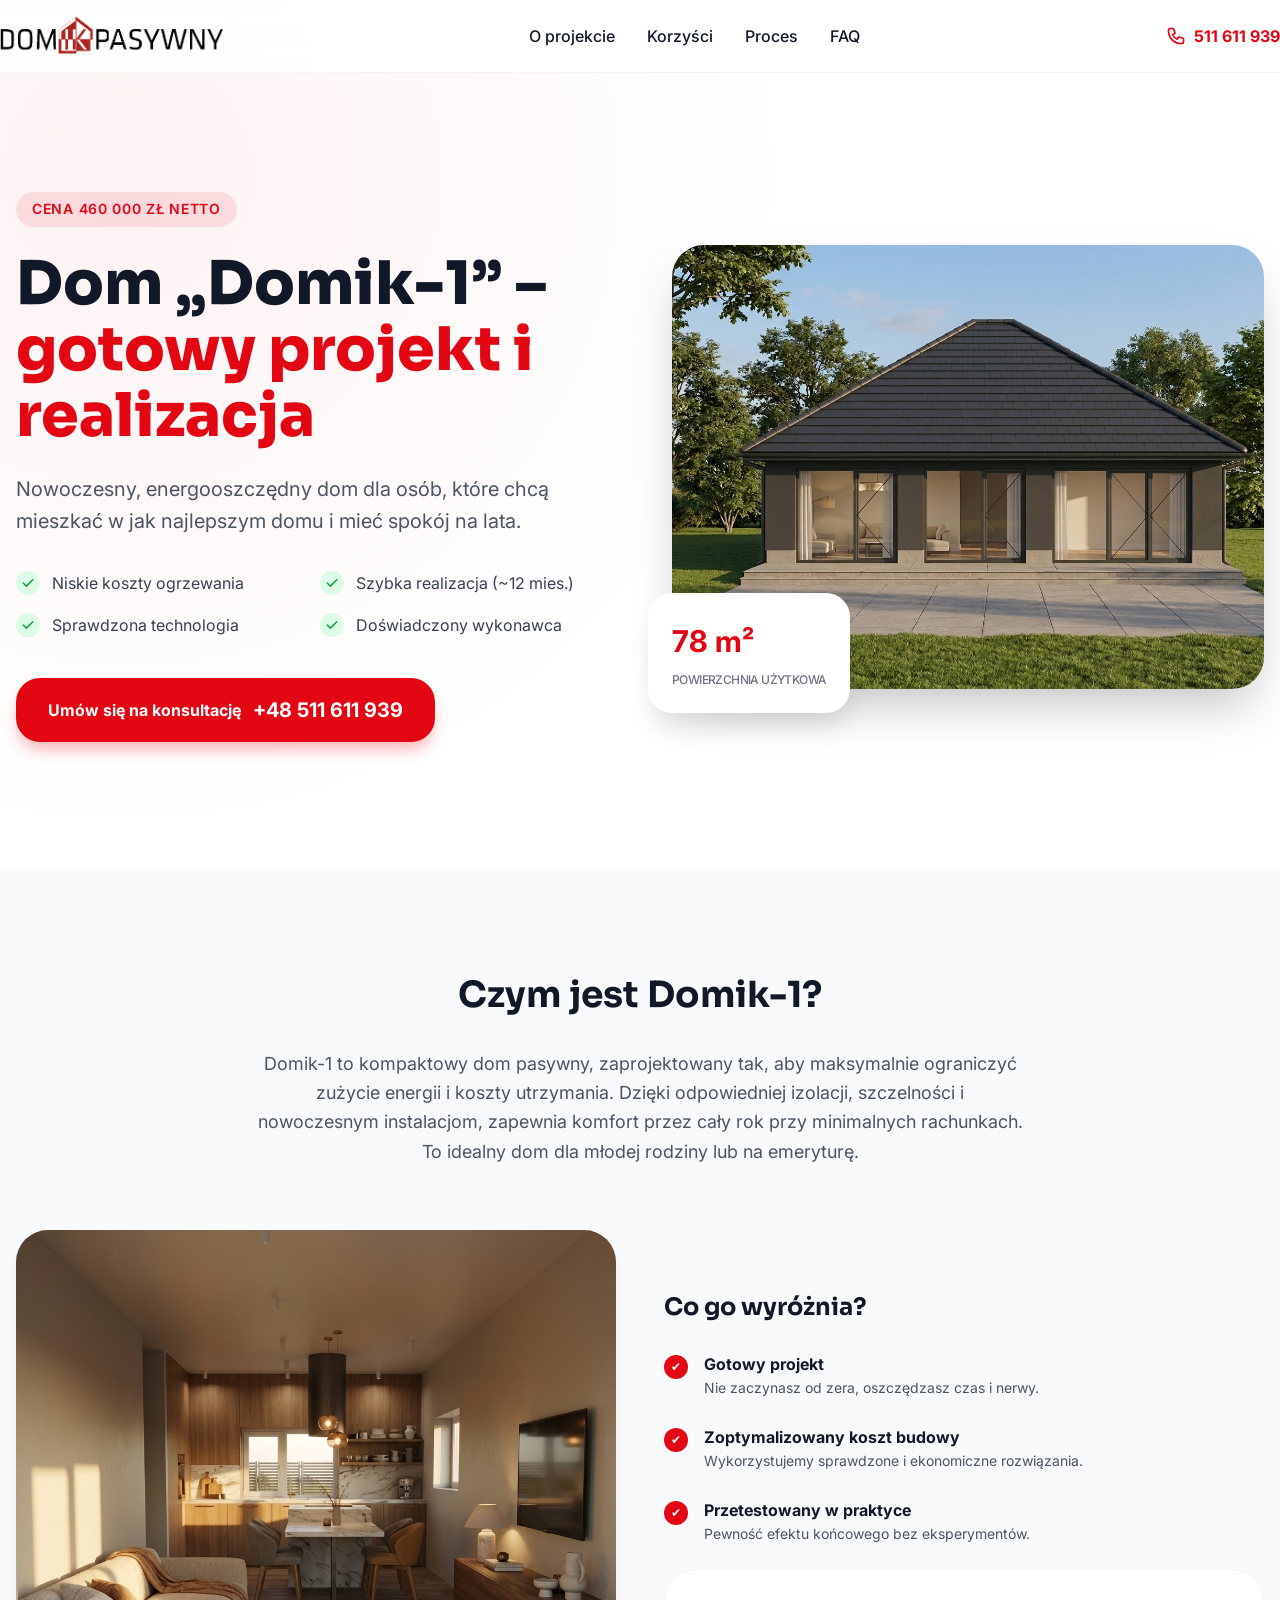
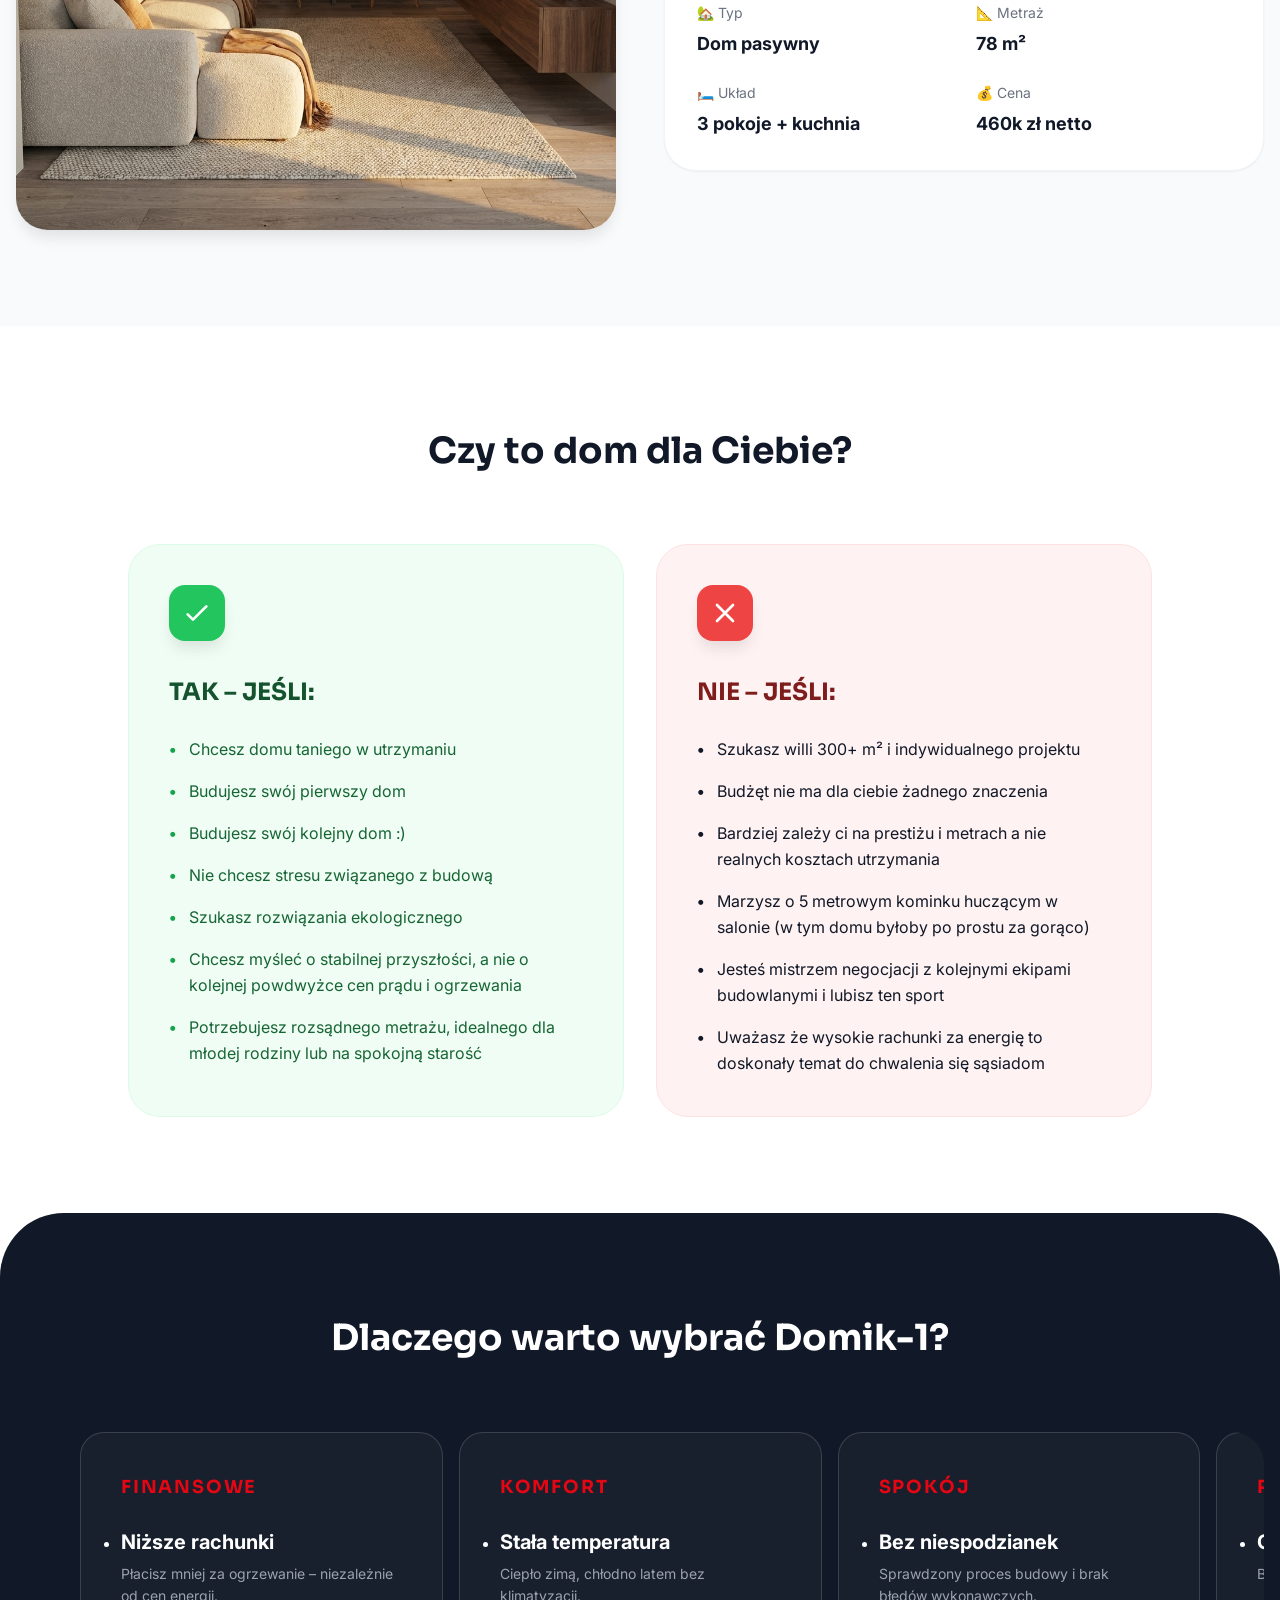
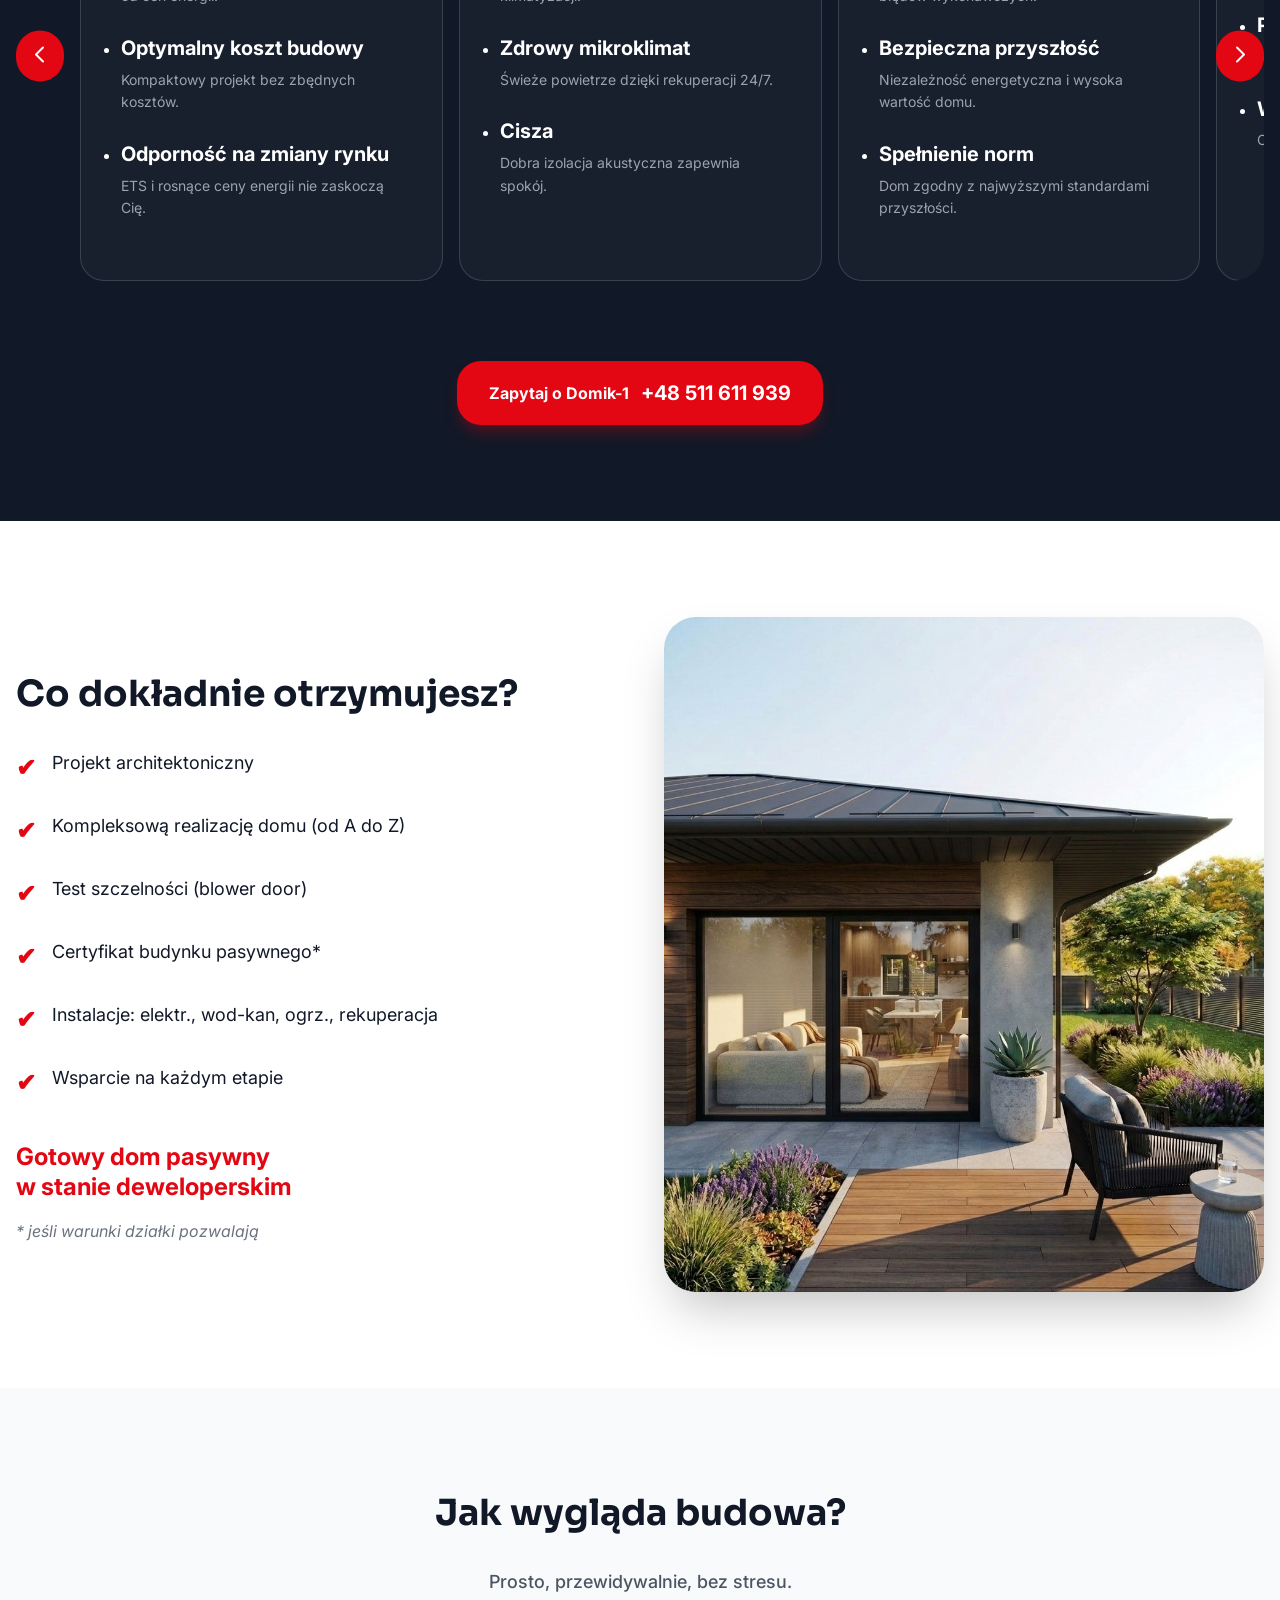
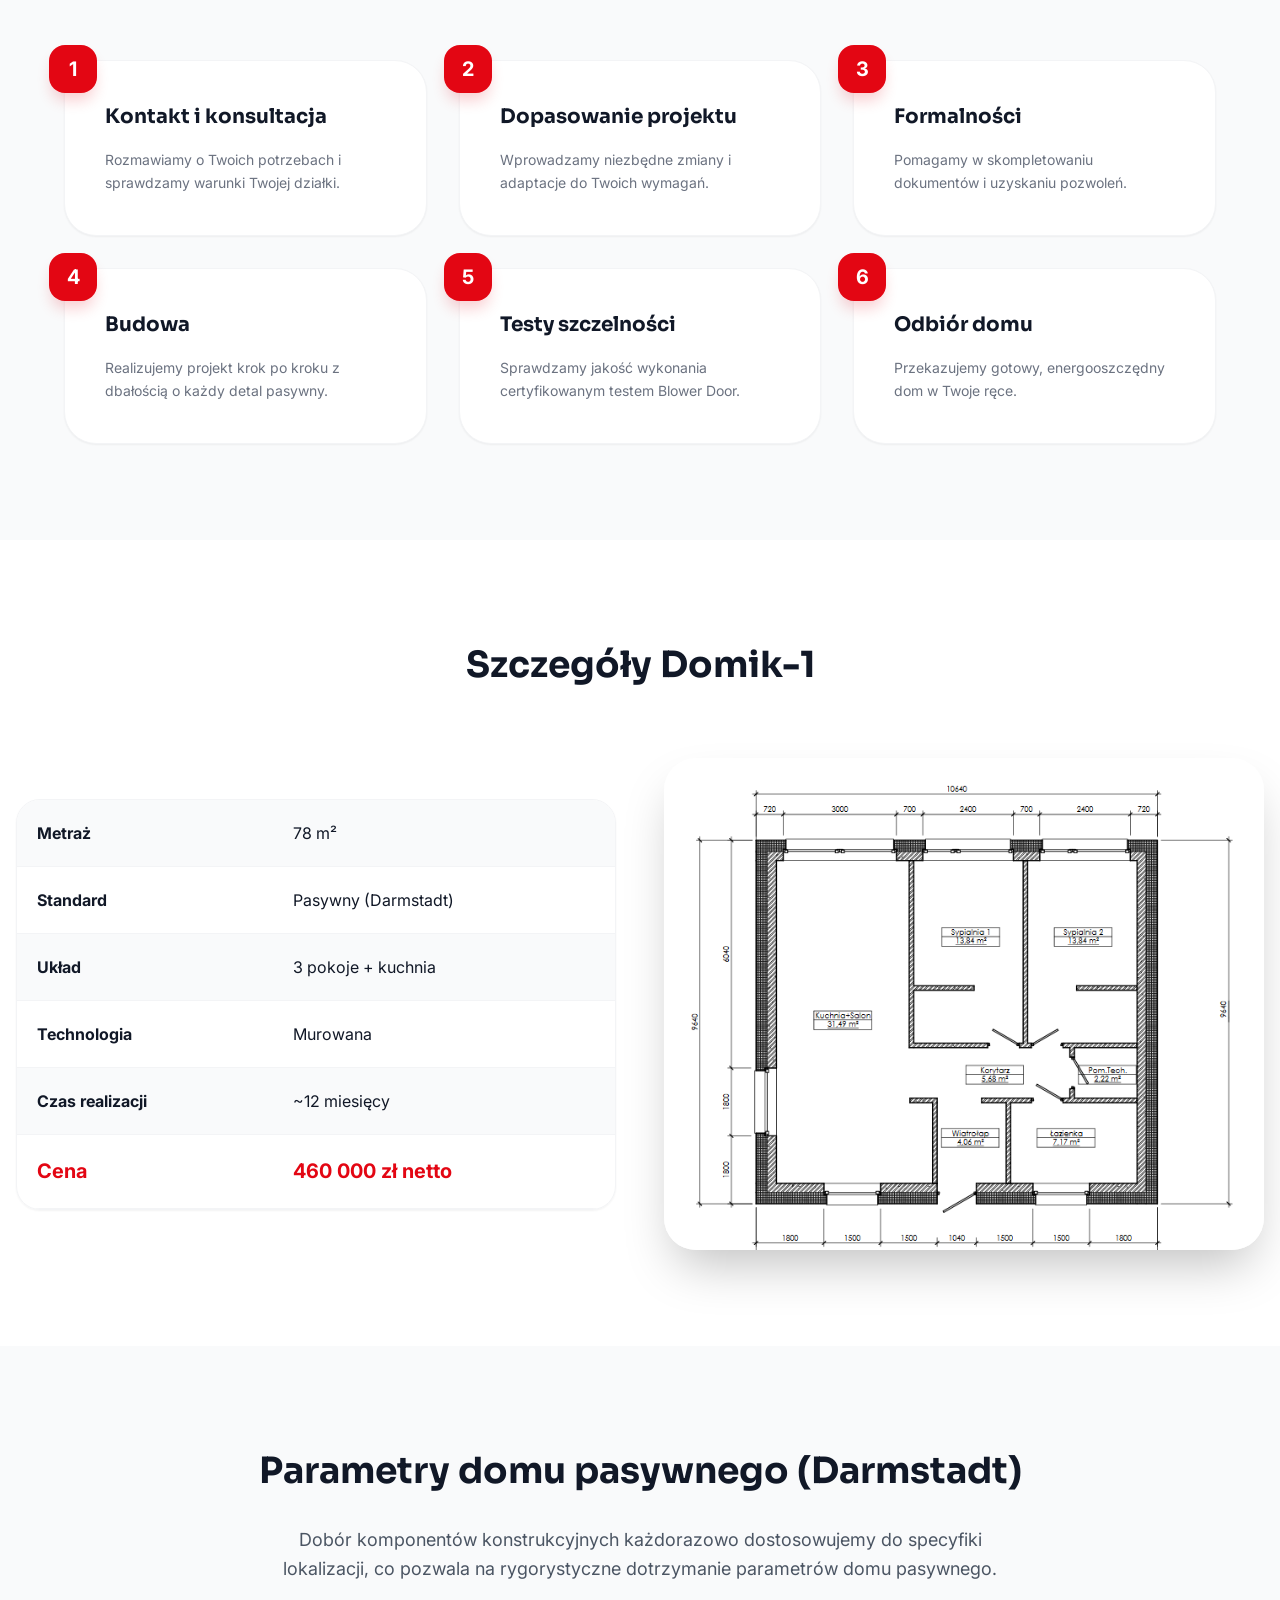
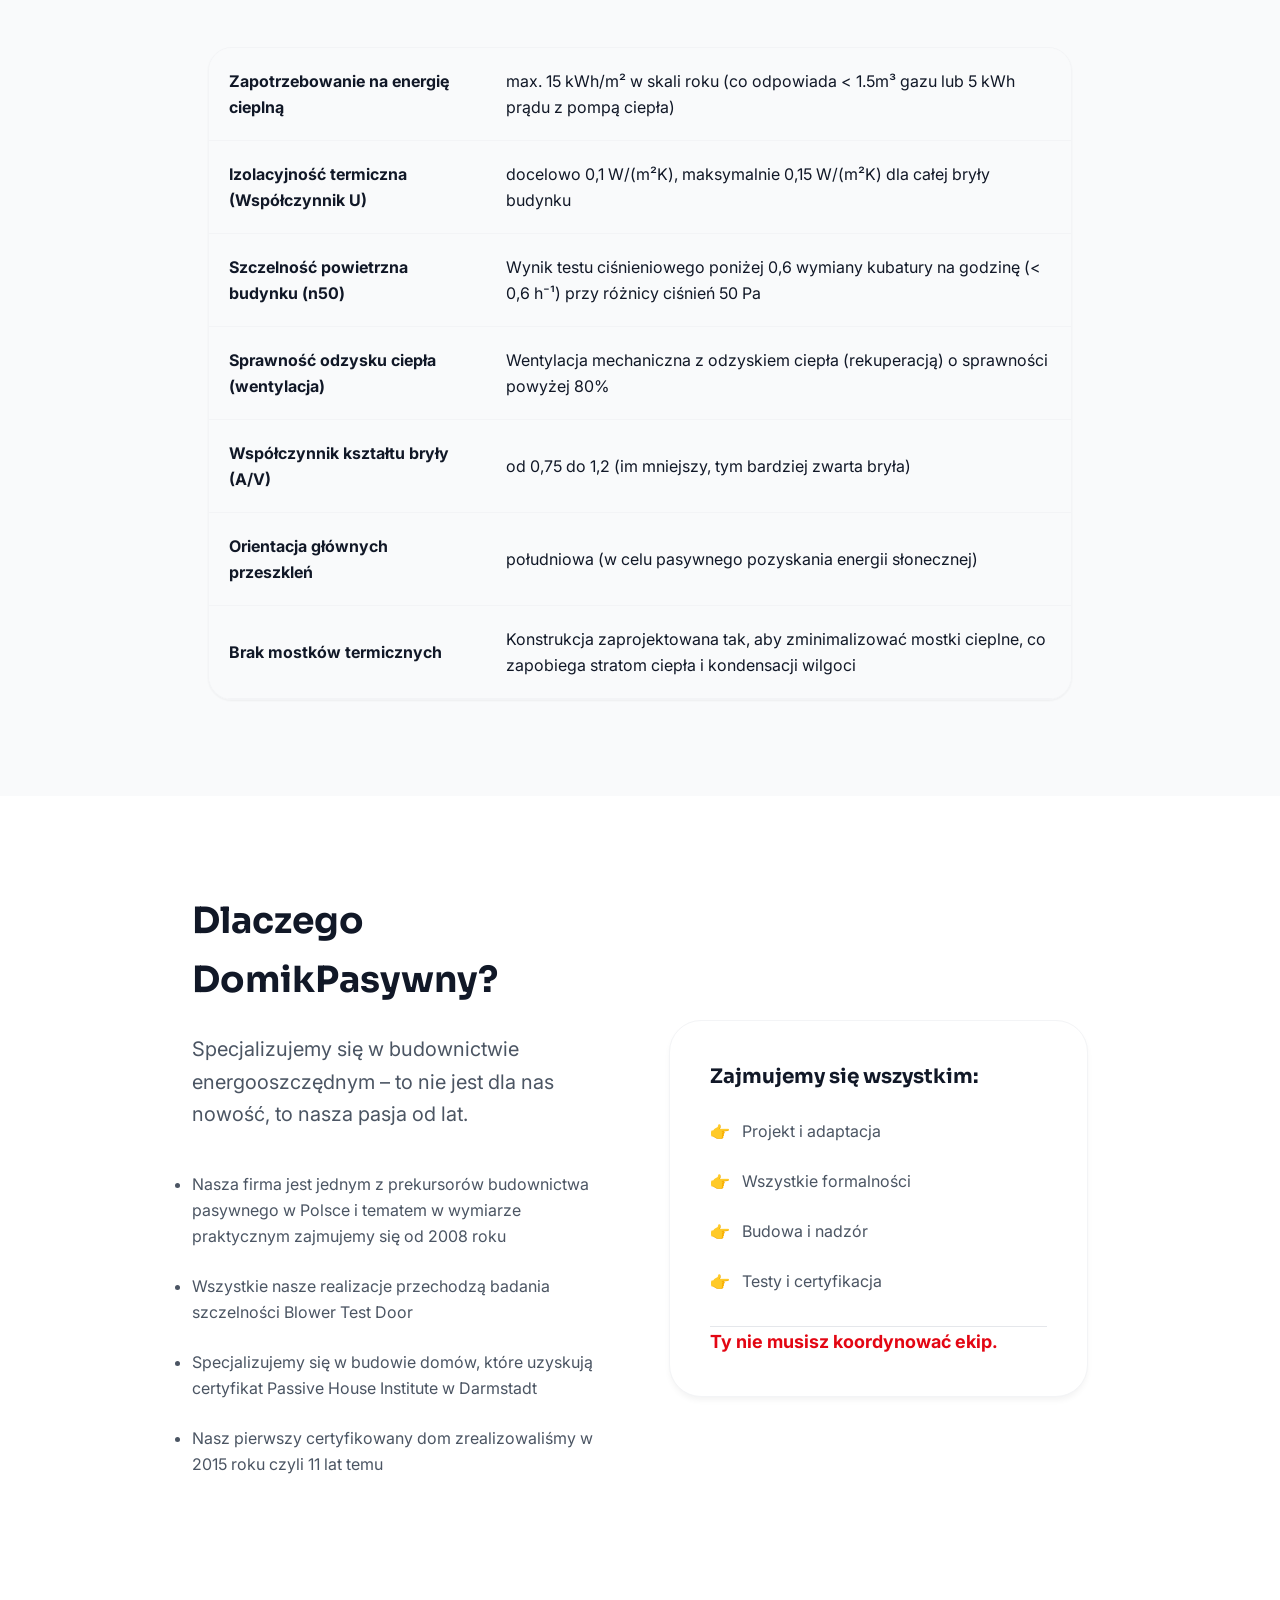
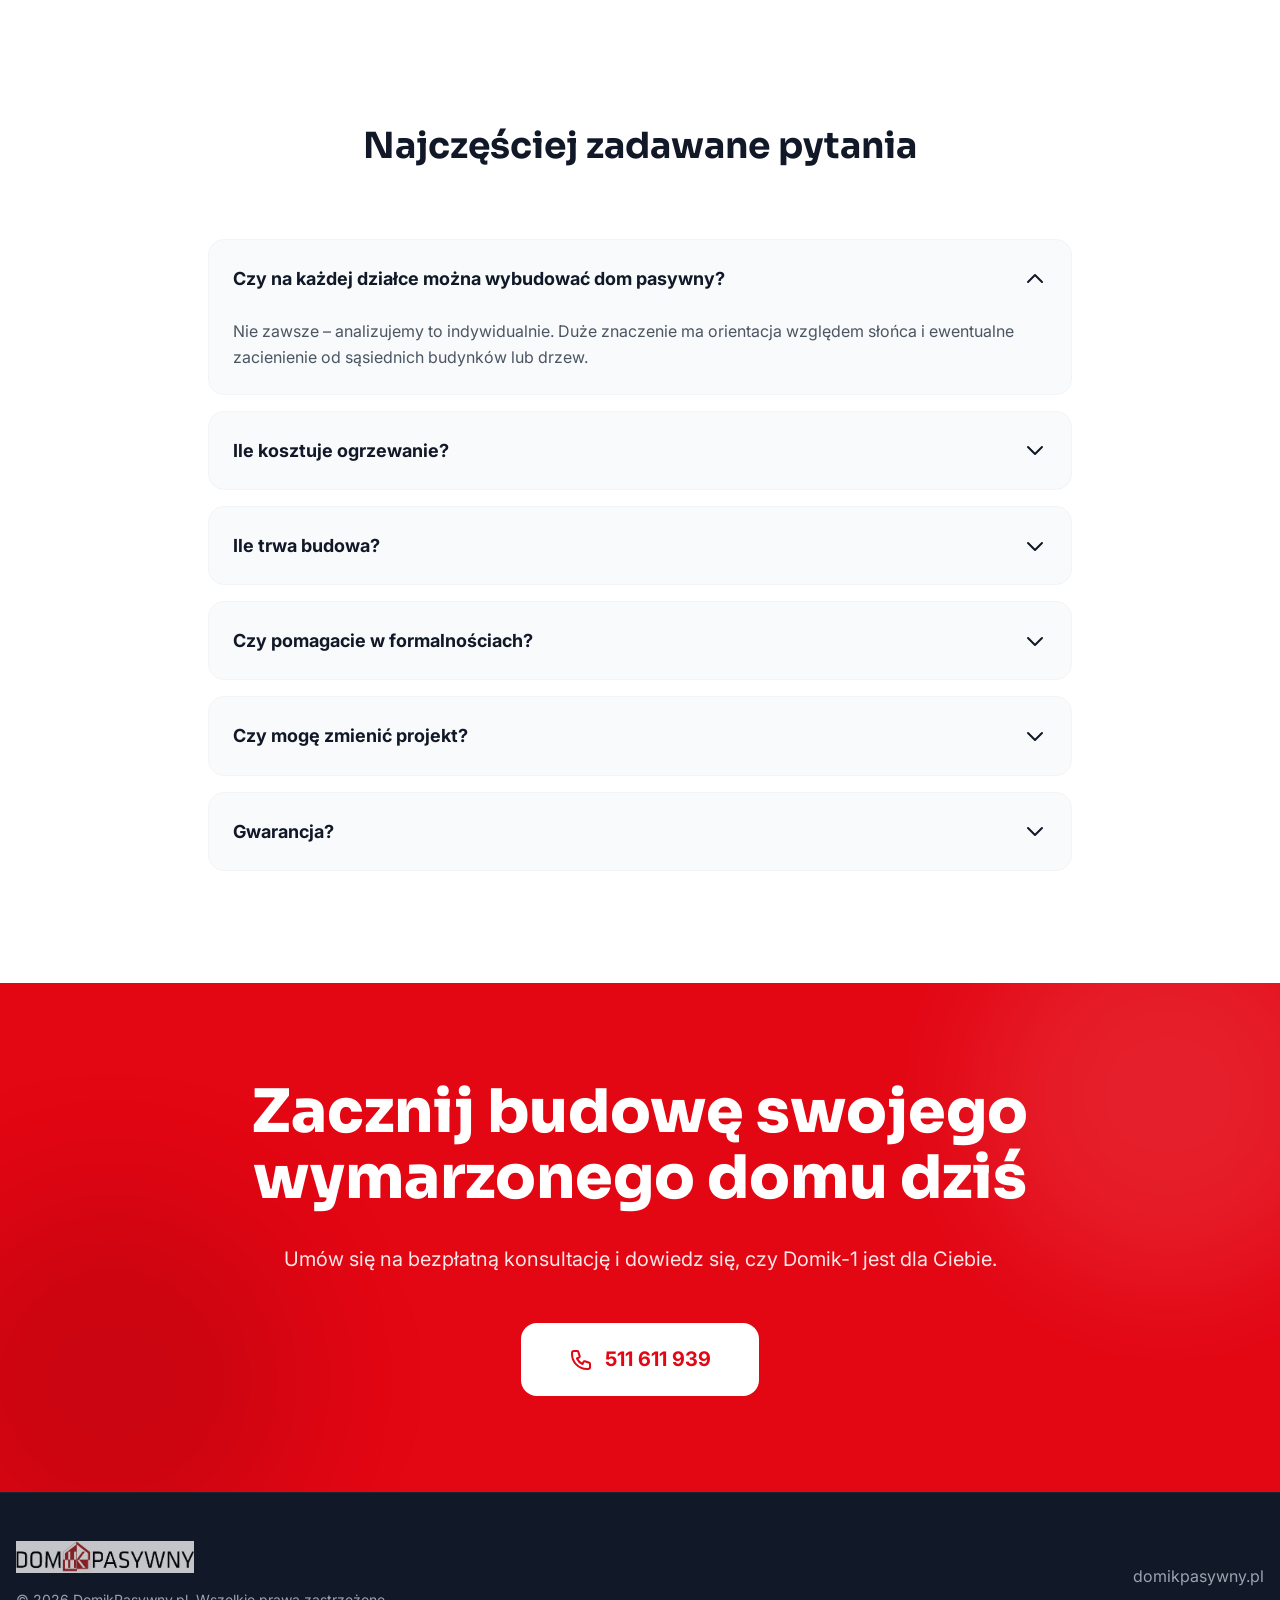
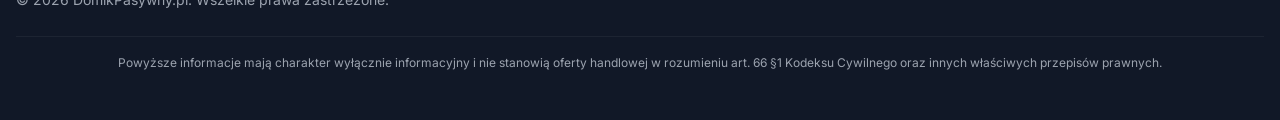
==== commit 1c4e1b4a: "zmiana zdjęć, usunięcie galerii, wyeksponowane rzuty" ====
--- a/domik-1/index.html
+++ b/domik-1/index.html
@@ -124,7 +124,7 @@
 
             <div class="info-grid">
                 <div>
-                    <img src="assets/2 - wizualizacja exterior.jpg" alt="Domik-1 Detale" class="rounded-4xl shadow-lg w-full cursor-pointer" onclick="openModal(this.src, this.alt)">
+                    <img src="assets/5 - wizualizacja wnętrze.jpg" alt="Domik-1 Detale" class="rounded-4xl shadow-lg w-full cursor-pointer" onclick="openModal(this.src, this.alt)">
                 </div>
                 <div class="feature-list">
                     <div>
@@ -522,7 +522,7 @@
                     <p class="text-xs text-gray-500 mt-4 italic">* jeśli warunki działki pozwalają</p>
                 </div>
                 <div class="relative">
-                    <img src="assets/5 - wizualizacja wnętrze.jpg" alt="Wnętrze Domik-1" class="rounded-4xl shadow-2xl cursor-pointer" onclick="openModal(this.src, this.alt)">
+                    <img src="assets/3 - wizualizacja exterior.jpg" alt="Wnętrze Domik-1" class="rounded-4xl shadow-2xl cursor-pointer" onclick="openModal(this.src, this.alt)">
                 </div>
             </div>
         </div>
@@ -606,10 +606,8 @@
                     </table>
                 </div>
                 
-                <div class="gallery-grid">
-                    <img src="assets/3 - wizualizacja exterior.jpg" alt="Widok 3" class="gallery-item" onclick="openModal(this.src, this.alt)">
-                    <img src="assets/4 - rzuty.png" alt="Rzuty" class="gallery-item" style="background-color: white; padding: 0.5rem;" onclick="openModal('assets/4 - rzuty.png', 'Rzuty')">
-                    <img src="assets/1 - wizualizacja exterior.jpg" alt="Główna wizualizacja" class="gallery-item gallery-item-large" onclick="openModal(this.src, this.alt)">
+                <div class="relative">
+                    <img src="assets/4 - rzuty.png" alt="Wnętrze Domik-1" class="rounded-4xl shadow-2xl cursor-pointer" onclick="openModal(this.src, this.alt)">
                 </div>
             </div>
         </div>
--- a/style.css
+++ b/style.css
@@ -979,12 +979,11 @@
 }
 
 .footer-legal {
-    margin-top: 3rem;
-    padding-top: 2rem;
+    margin-top: 1.5rem;
+    padding-top: 1rem;
     border-top: 1px solid rgba(255, 255, 255, 0.05);
     text-align: center;
     font-size: 0.75rem;
-    opacity: 0.5;
 }
 
 /* Modal */
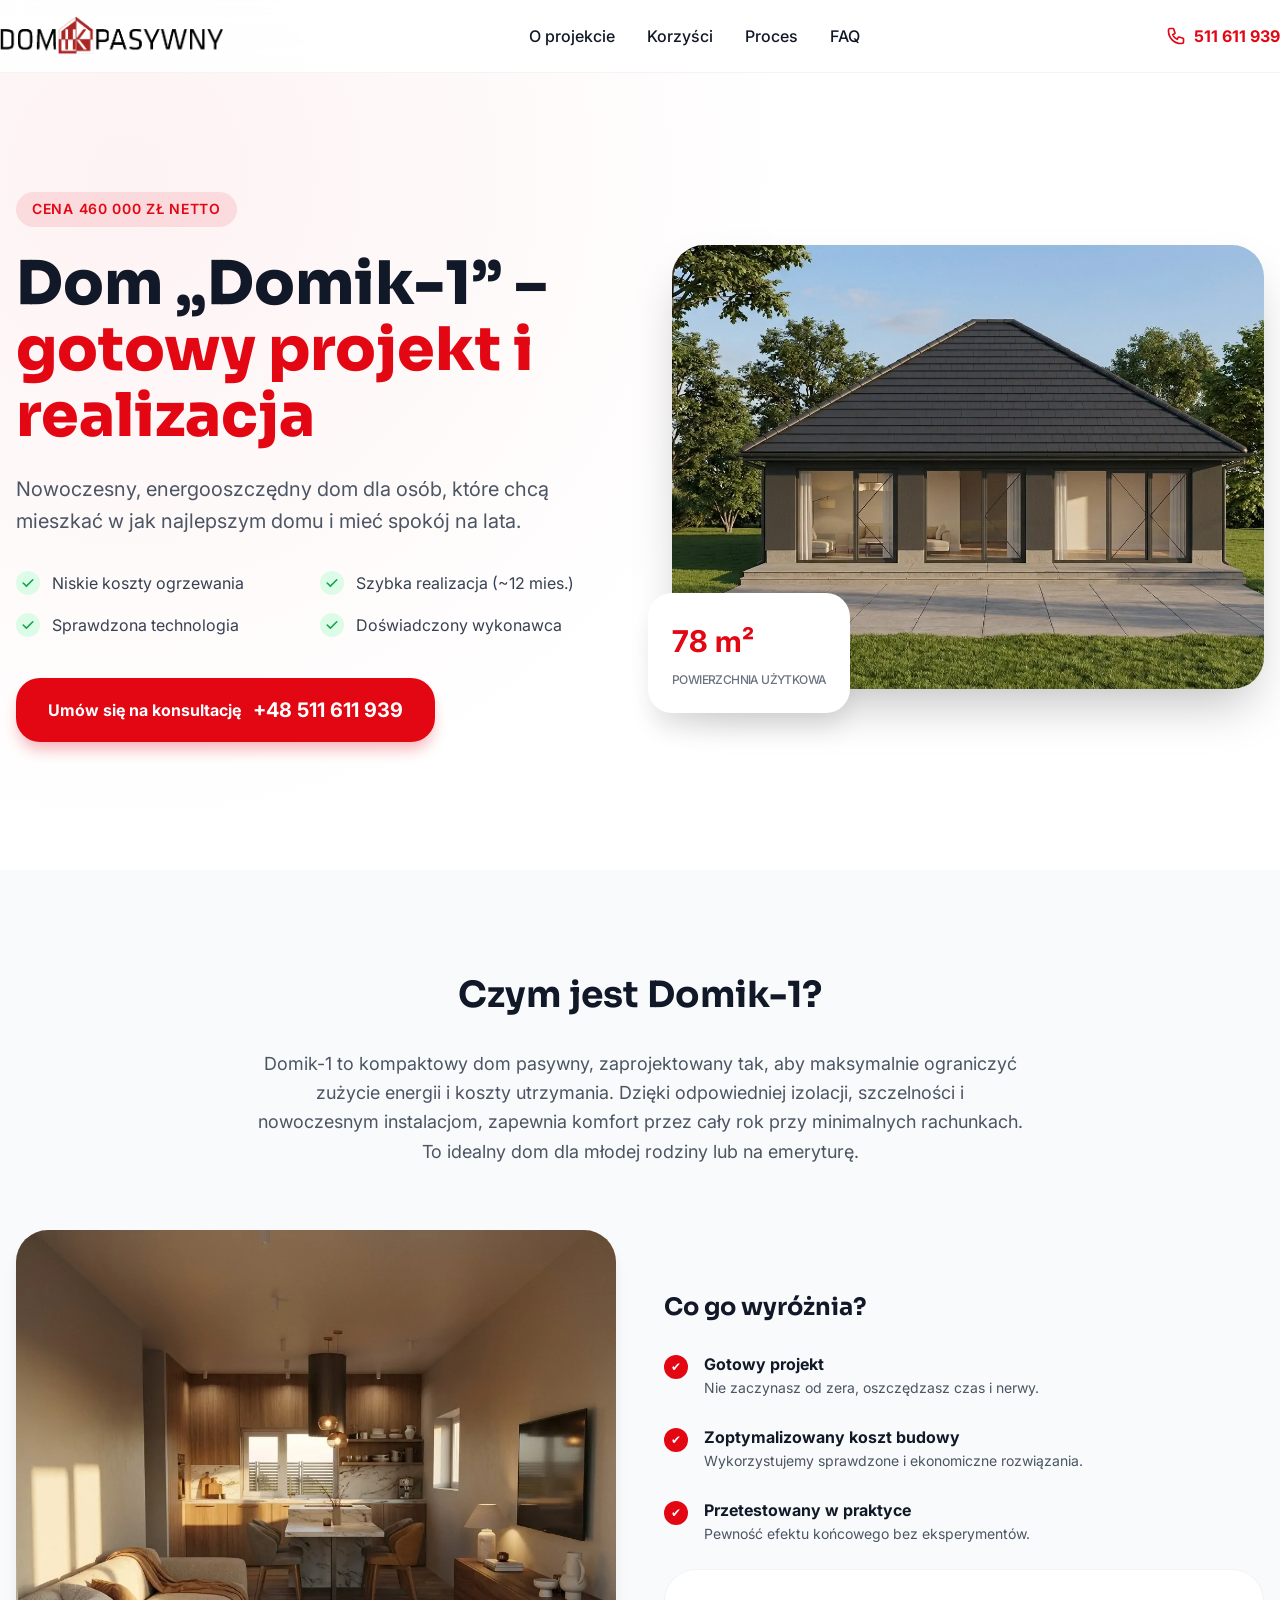
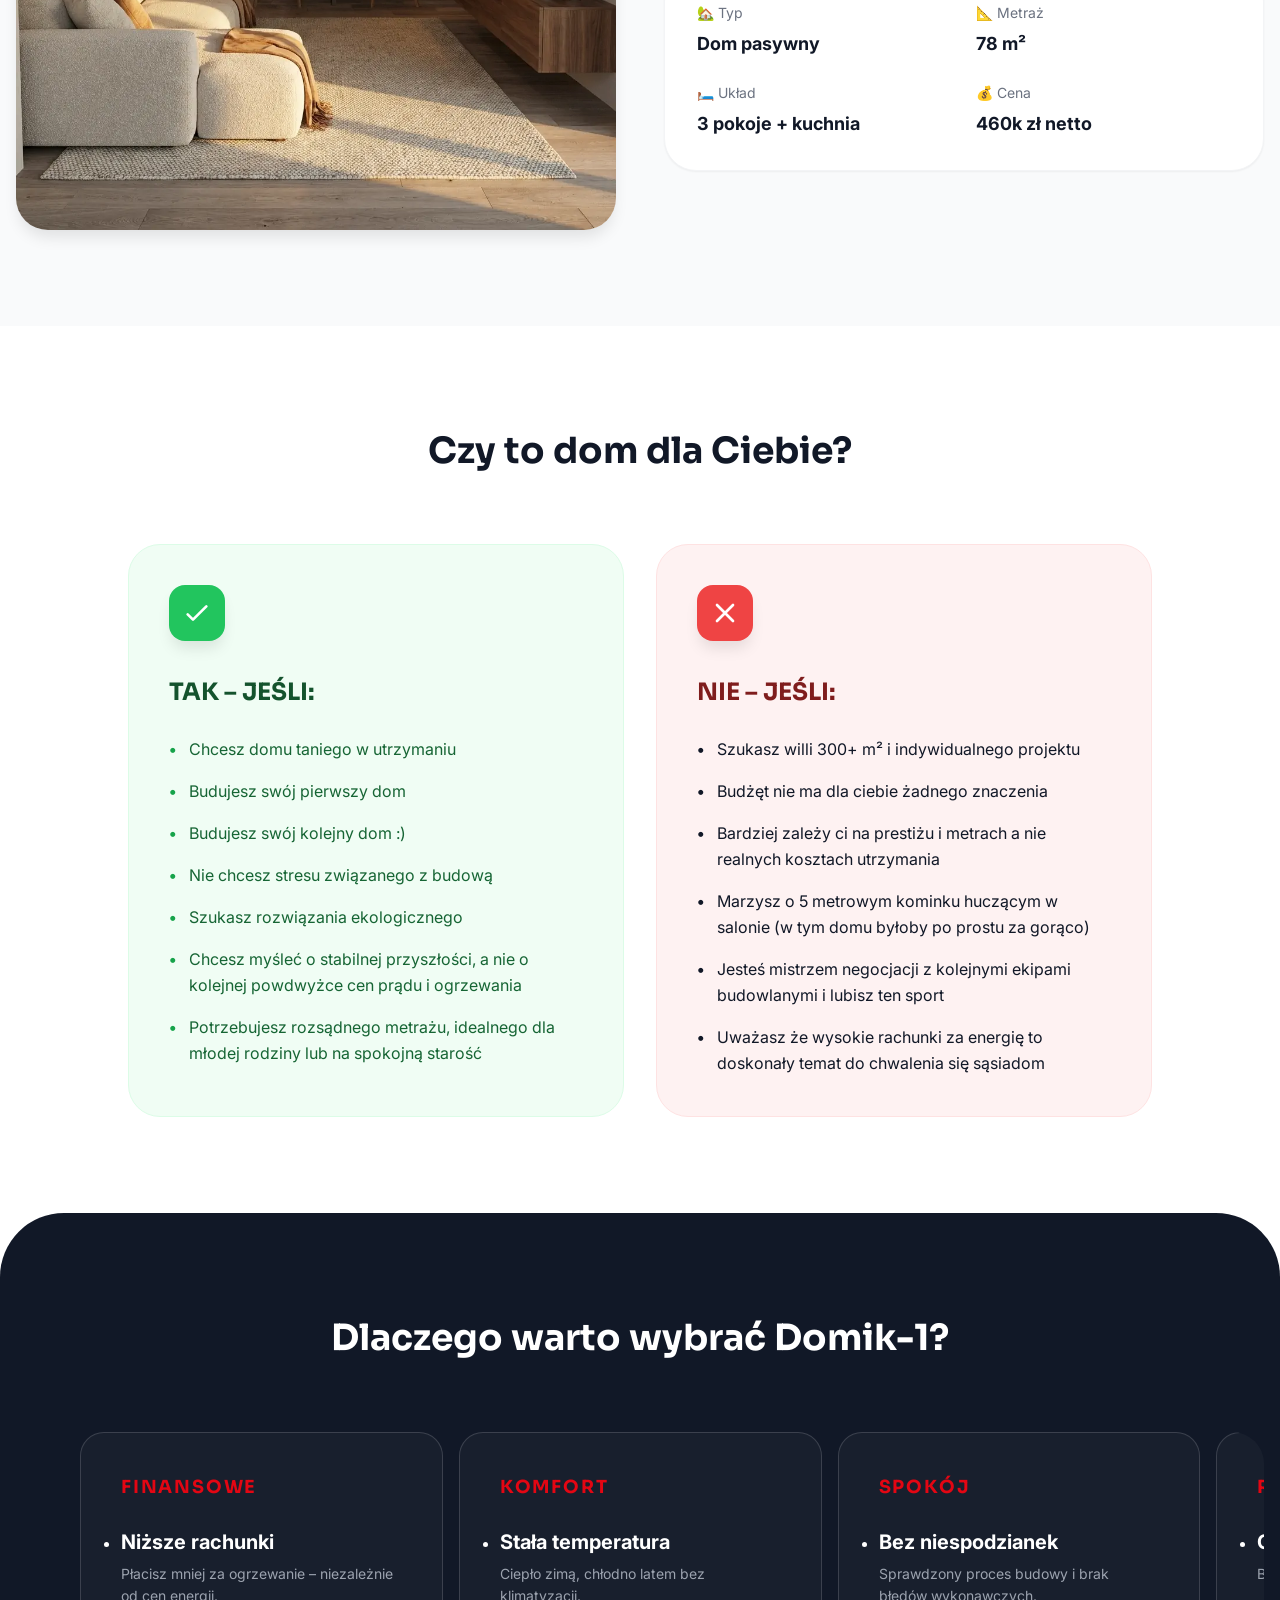
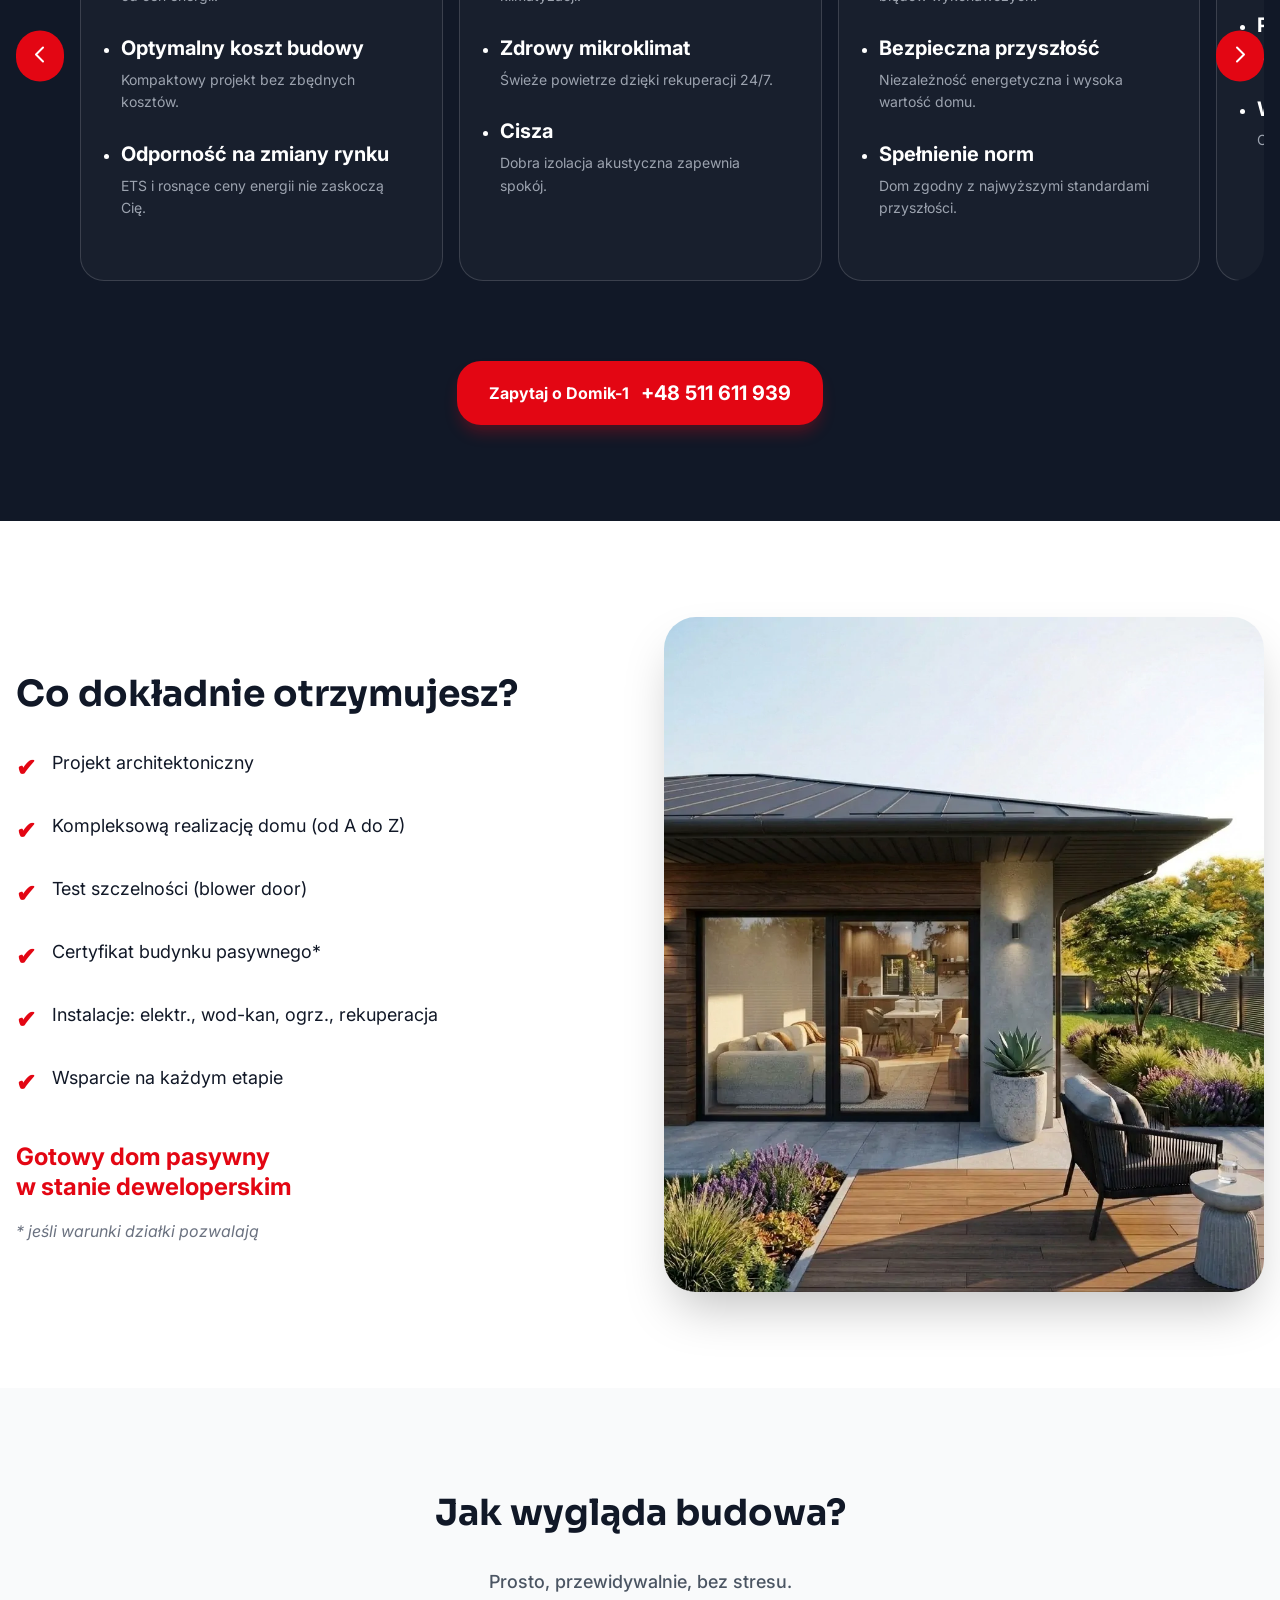
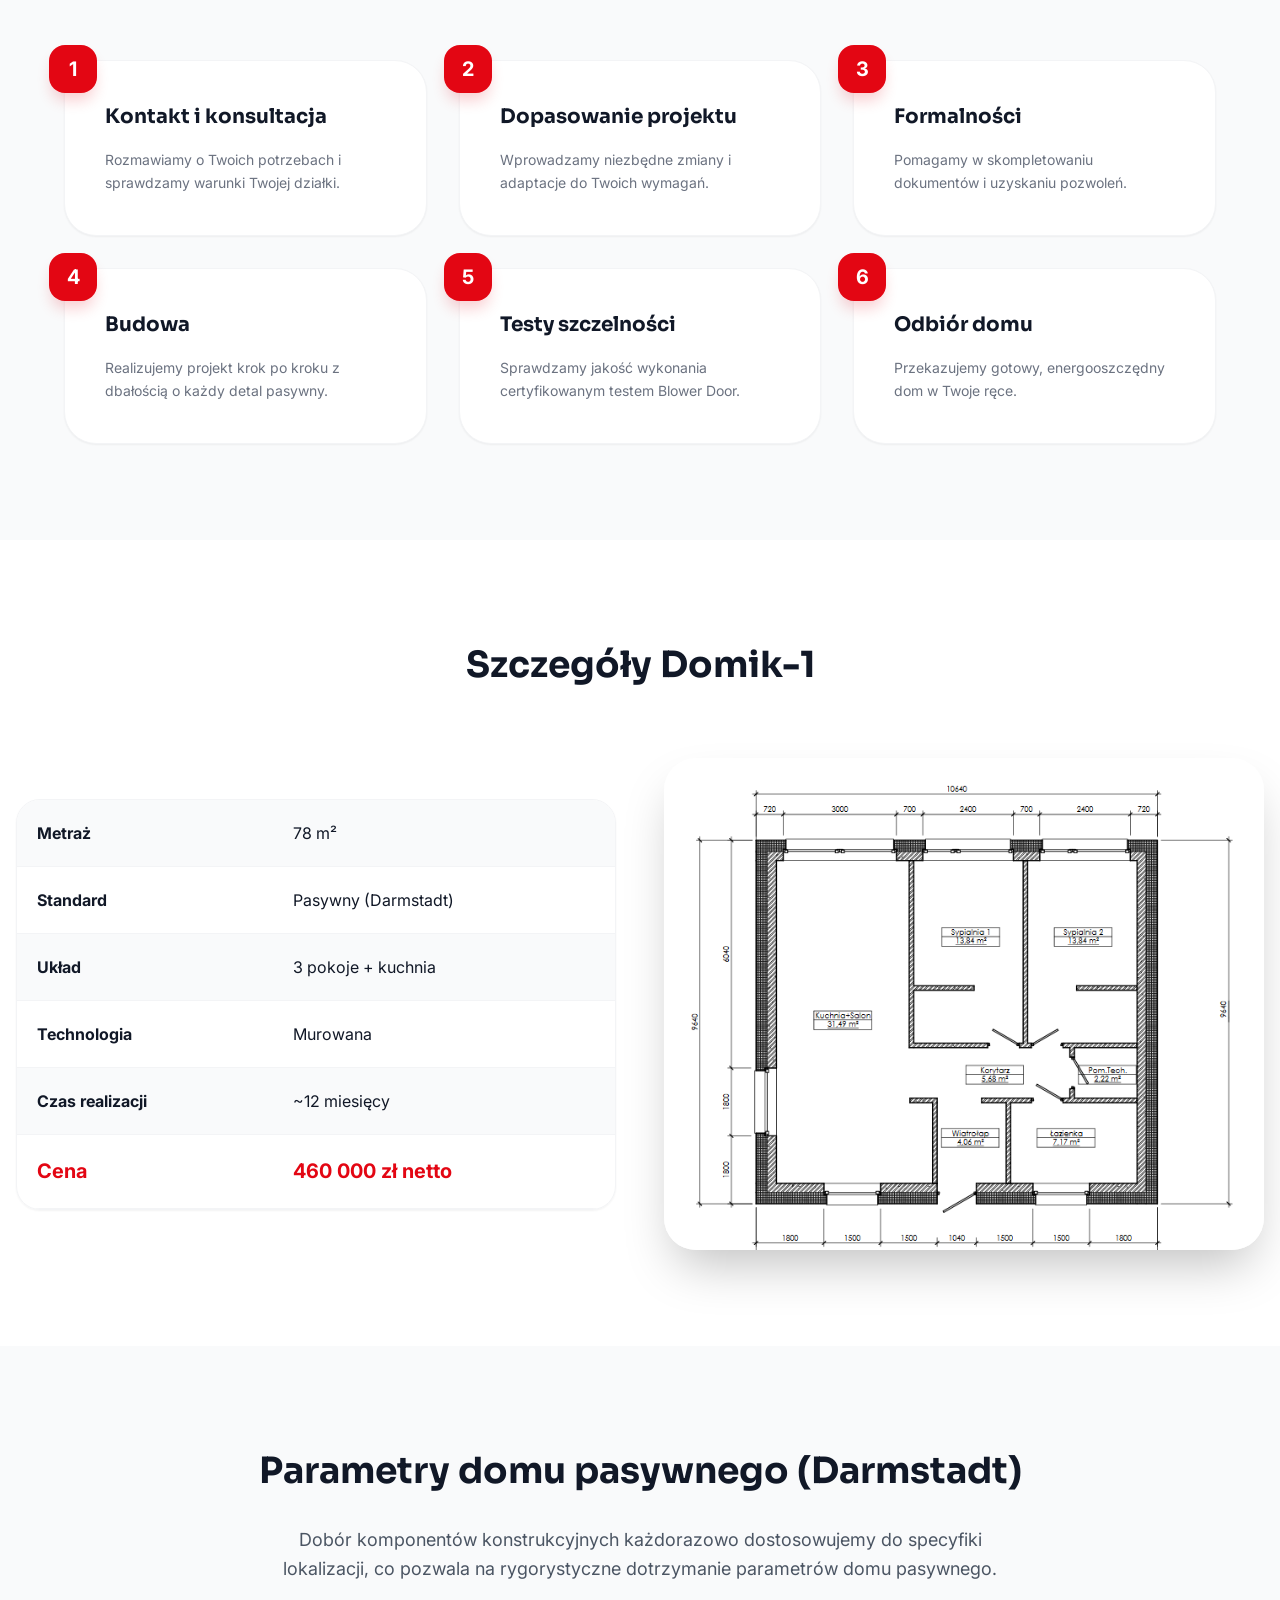
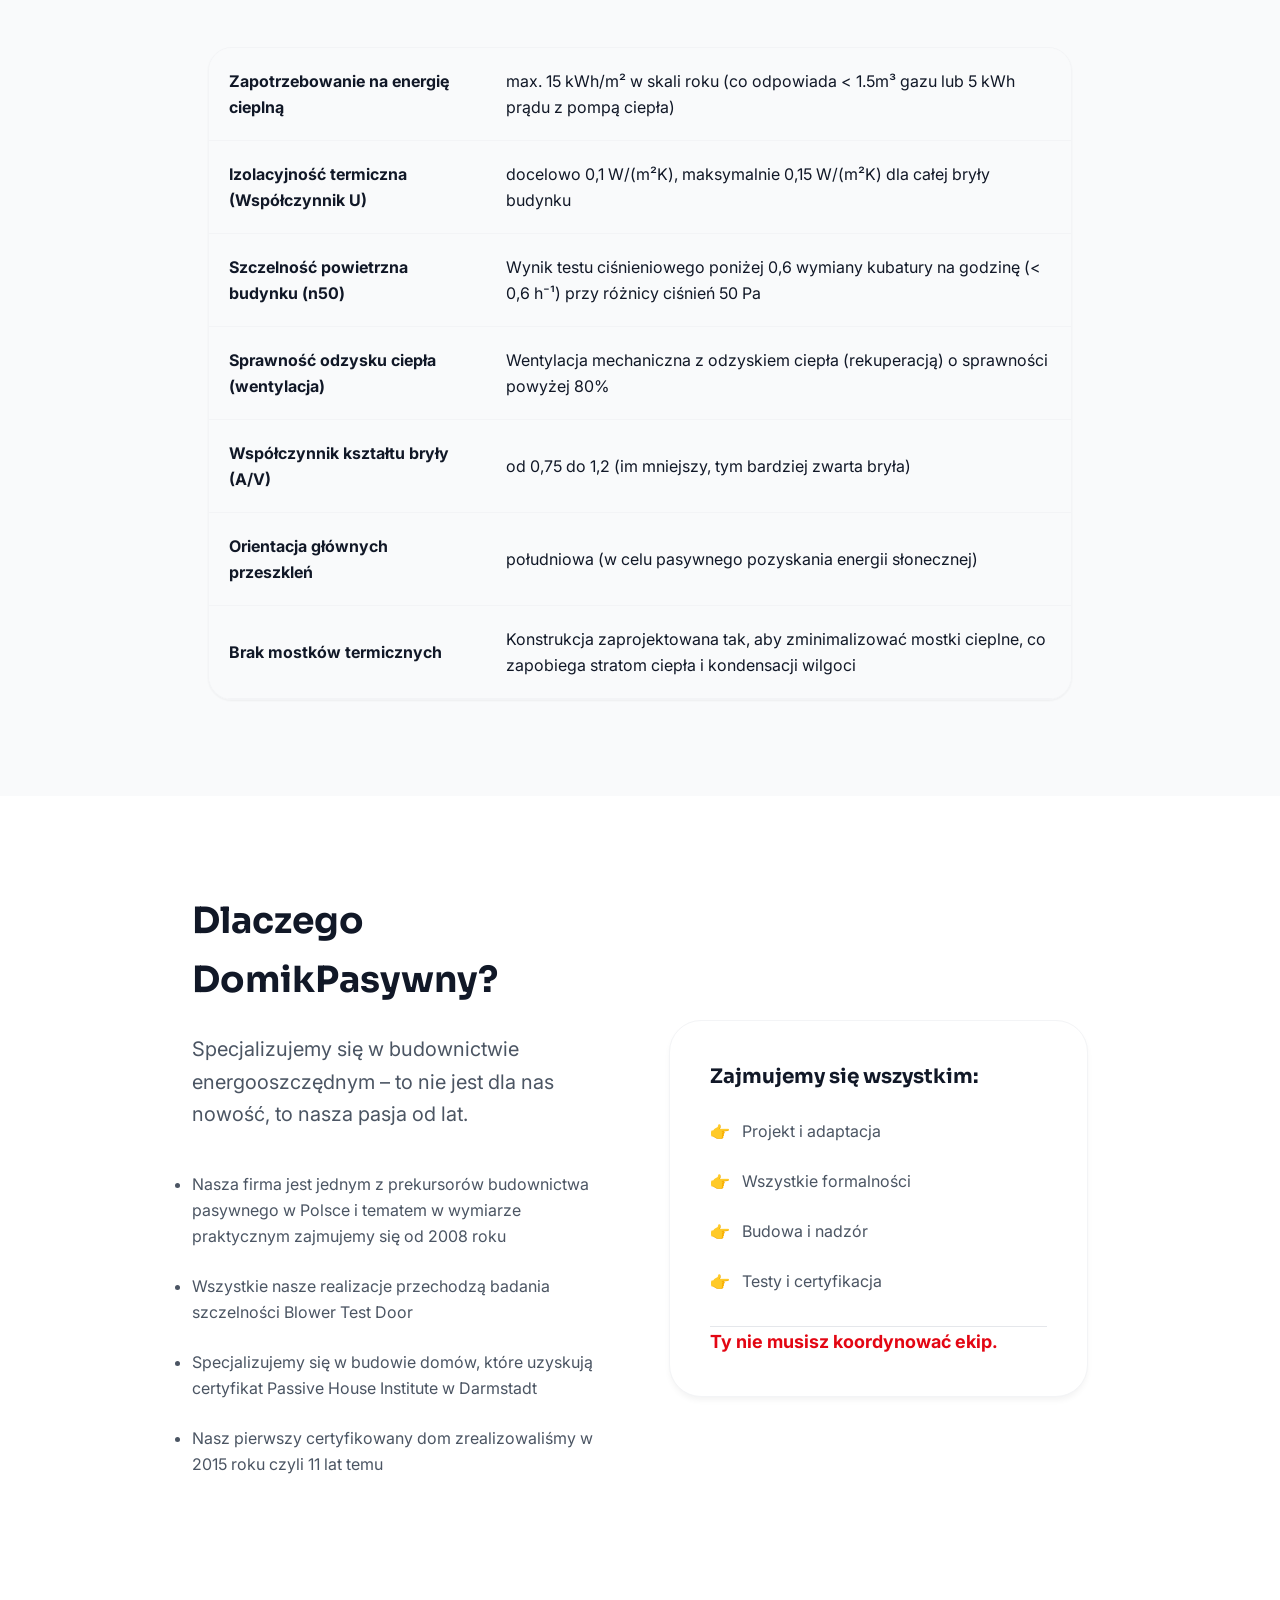
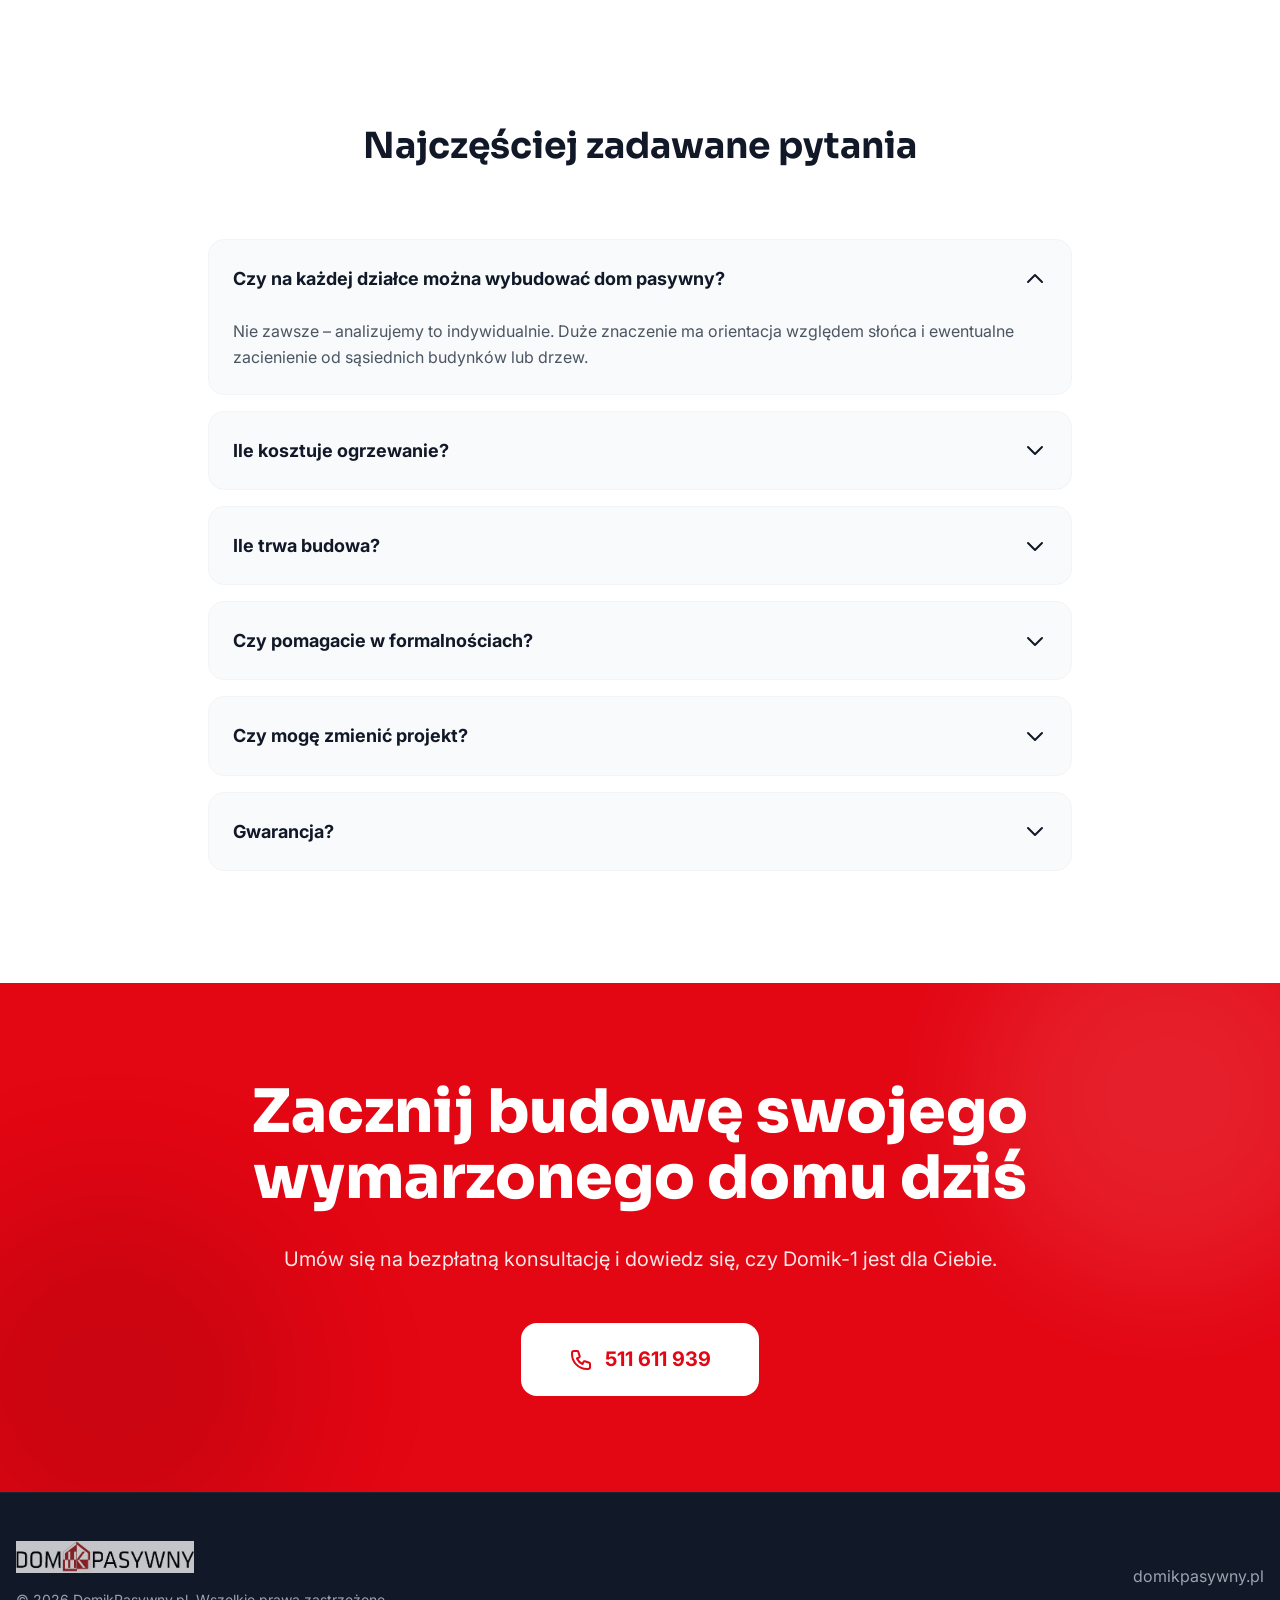
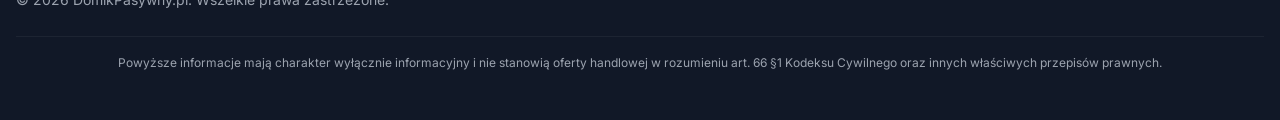
==== commit a0b780d7: "porządki z plikami graficznymi - nowe pliki webp dla domik1" ====
--- a/domik-1/index.html
+++ b/domik-1/index.html
@@ -15,7 +15,7 @@
     <header class="header">
         <nav class="container nav">
             <a href="../index.html" class="nav-logo">
-                <img src="../assets/6 - logo.png" alt="DomikPasywny Logo">
+                <img src="../assets/logo.png" alt="DomikPasywny Logo">
             </a>
             
             <!-- Desktop Nav -->
@@ -102,7 +102,7 @@
                 </div>
                 
                 <div class="hero-image-wrapper">
-                    <img src="assets/ext-south-1.jpg" alt="Wizualizacja Domik-1" class="hero-image" onclick="openModal(this.src, this.alt)">
+                    <img src="assets/domik1_06.webp" alt="Wizualizacja Domik-1" class="hero-image" onclick="openModal(this.src, this.alt)">
                     <div class="hero-stats">
                         <p class="stat-value">78 m²</p>
                         <p class="stat-label">Powierzchnia użytkowa</p>
@@ -124,7 +124,7 @@
 
             <div class="info-grid">
                 <div>
-                    <img src="assets/5 - wizualizacja wnętrze.jpg" alt="Domik-1 Detale" class="rounded-4xl shadow-lg w-full cursor-pointer" onclick="openModal(this.src, this.alt)">
+                    <img src="assets/domik1_05.webp" alt="Domik-1 Detale" class="rounded-4xl shadow-lg w-full cursor-pointer" onclick="openModal(this.src, this.alt)">
                 </div>
                 <div class="feature-list">
                     <div>
@@ -522,7 +522,7 @@
                     <p class="text-xs text-gray-500 mt-4 italic">* jeśli warunki działki pozwalają</p>
                 </div>
                 <div class="relative">
-                    <img src="assets/3 - wizualizacja exterior.jpg" alt="Wnętrze Domik-1" class="rounded-4xl shadow-2xl cursor-pointer" onclick="openModal(this.src, this.alt)">
+                    <img src="assets/domik1_03.webp" alt="Wnętrze Domik-1" class="rounded-4xl shadow-2xl cursor-pointer" onclick="openModal(this.src, this.alt)">
                 </div>
             </div>
         </div>
@@ -793,7 +793,7 @@
         <div class="container">
             <div class="footer-content">
                 <div>
-                    <img src="../assets/6 - logo.png" alt="Logo" class="footer-logo">
+                    <img src="../assets/logo.png" alt="Logo" class="footer-logo">
                     <p class="text-sm">© 2026 DomikPasywny.pl. Wszelkie prawa zastrzeżone.</p>
                 </div>
                 <div class="flex gap-8">
